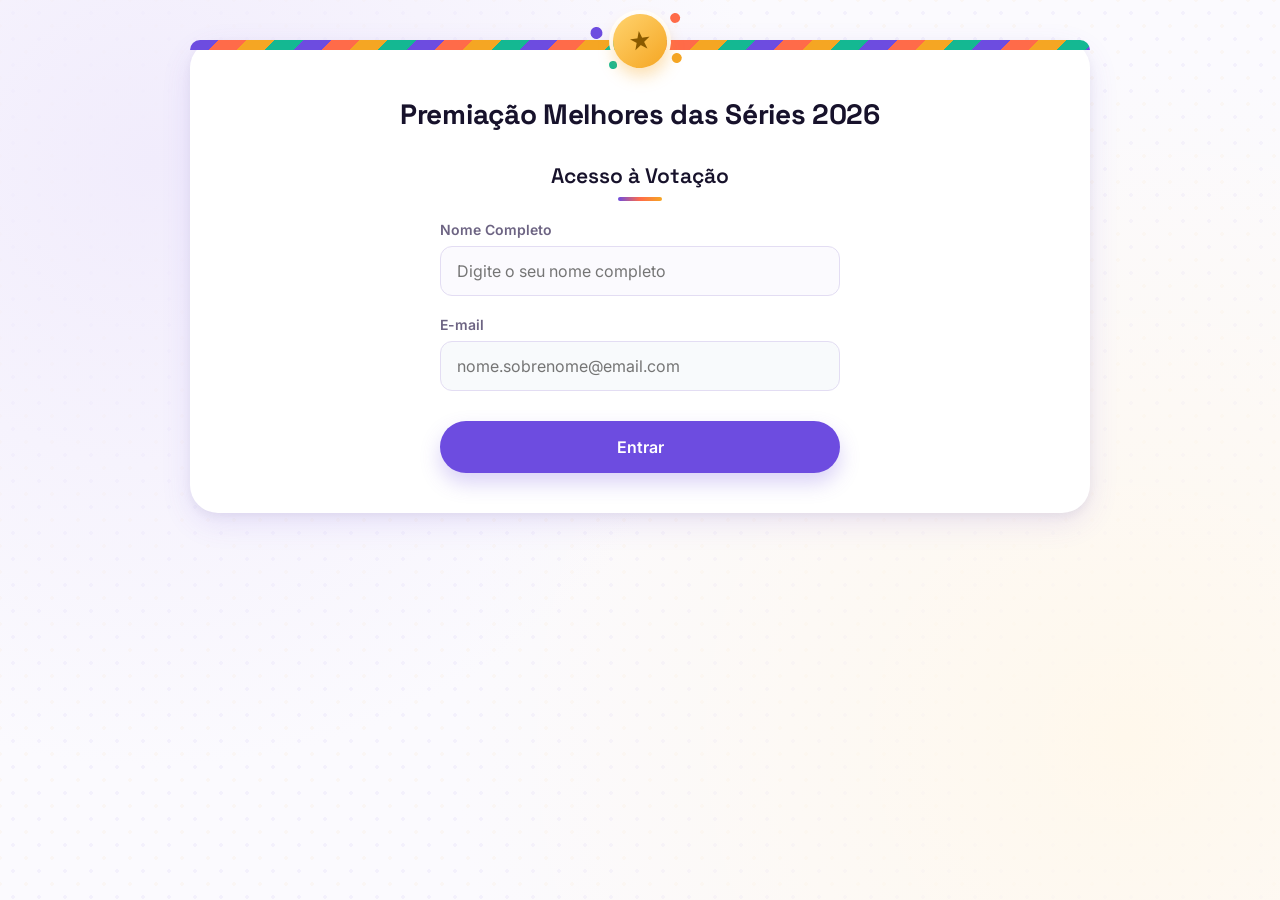
==== index.html @ a4b75b76 "Atualizacao plataforma" ====
<!DOCTYPE html>
<html lang="pt-BR">
<head>
    <meta charset="UTF-8">
    <meta name="viewport" content="width=device-width, initial-scale=1.0">
    <title>Votação - Melhores das Séries 2026</title>
    <link rel="stylesheet" href="style.css">
</head>
<body>

<div class="container">
    <h1>Premiação Melhores das Séries 2026</h1>
    
    <!-- Ecrã de Login -->
    <div id="login-section">
        <h2>Acesso à Votação</h2>
        <form id="form-login">
            <label for="nome-login">Nome Completo</label>
            <input type="text" id="nome-login" required placeholder="Digite o seu nome completo">

            <label for="email-login">E-mail</label>
            <input type="email" id="email-login" required placeholder="nome.sobrenome@email.com" style="width: 100%; padding: 14px 16px; border: 1px solid var(--border-color); border-radius: var(--radius-md); font-size: 16px; background-color: #f8fafc;">

            <button type="submit" id="btn-login">Entrar</button>
        </form>
    </div>

    <!-- Ecrã de Votação (Passo a Passo) -->
    <div id="votacao-section">
        <div class="progress-wrapper">
            <div class="progress-info">
                <span id="progresso-texto">Passo 1 de 3</span>
                <span style="font-weight: normal;">Eleitor: <strong class="nome-exibicao" style="color: var(--primary-color);"></strong></span>
            </div>
            <div class="progress-bar-bg">
                <div class="progress-bar-fill" id="progresso-barra"></div>
            </div>
        </div>

        <form id="form-votacao">
            <div id="secoes-votacao"></div>
            <div class="navegacao-botoes">
                <button type="button" id="btn-anterior" class="btn-secundario" style="display: none;">Voltar</button>
                <button type="button" id="btn-proximo">Avançar para a Próxima Categoria</button>
                <button type="button" id="btn-revisar" style="display: none;">Revisar Meus Votos</button>
            </div>
        </form>
    </div>

    <!-- Ecrã de Resumo / Recibo -->
    <div id="resumo-section" style="display: none;">
        <div class="cargo-header" id="header-resumo">
            <h2>Resumo das Suas Escolhas</h2>
            <p>Por favor, confira os seus indicados antes de confirmar.</p>
        </div>
        
        <div id="lista-resumo" class="resumo-grid"></div>

        <div id="botoes-resumo" class="navegacao-botoes">
            <button type="button" id="btn-voltar-edicao" class="btn-secundario">Alterar Votos</button>
            <button type="button" id="btn-confirmar-final">Confirmar e Enviar</button>
        </div>

        <div id="mensagem-sucesso" style="display: none; text-align: center; padding: 20px; background: #e6ffed; border: 1px solid #b7ebc5; border-radius: 8px; margin-top: 20px;">
            <h3 style="color: #1a7f37; margin: 0 0 10px 0;">Votos Registados com Sucesso!</h3>
            <p style="color: #333; margin: 0; font-size: 15px;">Agradecemos a sua participação. As suas escolhas já estão seguras no nosso sistema.</p>
        </div>
    </div>
</div>

<script src="app.js"></script>
</body>
</html>
---- style.css ----
/* Importação de Fontes — combinação moderna: display geométrico + texto neutro */
@import url('https://fonts.googleapis.com/css2?family=Inter:wght@400;500;600;700&family=Space+Grotesk:wght@500;600;700&display=swap');

/* Variáveis de Cores e Estilos */
:root {
    --primary-color: #6D4CE0;
    --primary-hover: #4F35B0;
    --primary-light: #EFEAFC;
    --accent-color: #FF6B49;
    --gold-color: #F5A623;
    --gold-light: #FFF6E6;
    --mint-color: #14B892;
    --bg-gradient:
        radial-gradient(circle at 12% 18%, #F1ECFC 0%, transparent 45%),
        radial-gradient(circle at 88% 82%, #FFF8EC 0%, transparent 50%),
        radial-gradient(circle, rgba(109,76,224,0.05) 1.6px, transparent 1.7px) 0 0 / 26px 26px,
        radial-gradient(circle, rgba(245,166,35,0.045) 1.6px, transparent 1.7px) 13px 13px / 26px 26px,
        #FBFAFE;
    --card-bg: #ffffff;
    --text-dark: #17122B;
    --text-muted: #6D6483;
    --border-color: #E3DDF3;
    --shadow-sm: 0 2px 6px rgba(23,18,43,0.06);
    --shadow-md: 0 10px 30px rgba(109,76,224,0.12), 0 4px 10px rgba(23,18,43,0.05);
    --shadow-hover: 0 14px 28px rgba(109,76,224,0.18);
    --radius-lg: 20px;
    --radius-md: 12px;
    --radius-pill: 999px;
    --transition: all 0.3s cubic-bezier(0.25, 0.8, 0.25, 1);
}

* { margin: 0; padding: 0; box-sizing: border-box; }

body {
    font-family: 'Inter', sans-serif;
    background: var(--bg-gradient);
    color: var(--text-dark);
    min-height: 100vh;
    display: flex;
    justify-content: center;
    align-items: flex-start;
    padding: 40px 20px;
}

.container {
    background: var(--card-bg);
    width: 100%;
    max-width: 900px;
    padding: 56px 40px 40px;
    border-radius: 28px;
    box-shadow: var(--shadow-md);
    position: relative;
    overflow: visible;
}

.container::before {
    content: '';
    position: absolute;
    top: 0; left: 0;
    width: 100%; height: 10px;
    border-radius: 28px 28px 0 0;
    background: repeating-linear-gradient(135deg,
        var(--primary-color) 0 20px,
        var(--accent-color) 20px 40px,
        var(--gold-color) 40px 60px,
        var(--mint-color) 60px 80px);
}

.container::after {
    content: '★';
    position: absolute;
    top: -26px; left: 50%;
    width: 54px; height: 54px;
    display: flex; align-items: center; justify-content: center;
    background: linear-gradient(145deg, #FFD36E 0%, var(--gold-color) 100%);
    color: #8A5A00;
    border-radius: 50%;
    font-family: 'Space Grotesk', sans-serif;
    font-size: 22px; font-weight: 700;
    z-index: 2;
    transform: translateX(-50%) rotate(-8deg);
    box-shadow:
        0 8px 16px rgba(245,166,35,0.35),
        0 0 0 4px #fff,
        -42px -14px 0 -21px var(--primary-color),
        38px -18px 0 -22px var(--accent-color),
        -30px 20px 0 -23px var(--mint-color),
        34px 22px 0 -22px var(--gold-color);
    animation: medalPop 0.6s cubic-bezier(0.34, 1.56, 0.64, 1) 0.1s both;
}

@keyframes medalPop {
    0%   { transform: translateX(-50%) scale(0) rotate(-40deg); opacity: 0; }
    60%  { transform: translateX(-50%) scale(1.15) rotate(6deg); opacity: 1; }
    100% { transform: translateX(-50%) scale(1) rotate(-8deg); opacity: 1; }
}

h1 {
    font-family: 'Space Grotesk', sans-serif;
    font-size: 28px; font-weight: 700;
    color: var(--text-dark);
    text-align: center;
    margin-bottom: 30px;
    letter-spacing: -0.3px;
}

h2 {
    font-family: 'Space Grotesk', sans-serif;
    font-size: 21px; font-weight: 600;
    color: var(--text-dark);
    margin: 40px 0 20px;
    padding-bottom: 14px;
    position: relative;
}

h2::after {
    content: '';
    position: absolute;
    left: 0; bottom: 0;
    width: 44px; height: 4px;
    border-radius: 4px;
    background: linear-gradient(90deg, var(--primary-color), var(--accent-color), var(--gold-color));
}

h3 {
    font-size: 15px; font-weight: 600;
    color: var(--text-muted);
    margin: 20px 0 12px;
}

#votacao-section { display: none; }
#login-section { max-width: 400px; margin: 0 auto; }
#login-section h2 { text-align: center; padding-bottom: 12px; margin-top: 0; }
#login-section h2::after { left: 50%; transform: translateX(-50%); }

label {
    font-size: 14px; font-weight: 600;
    color: var(--text-muted);
    display: block;
    margin-bottom: 8px;
    margin-top: 20px;
}

input[type="text"], input[type="email"] {
    width: 100%;
    padding: 14px 16px;
    border: 1.5px solid var(--border-color);
    border-radius: var(--radius-md);
    font-size: 16px;
    font-family: inherit;
    color: var(--text-dark);
    background-color: #FBFAFE;
    transition: var(--transition);
}

input[type="text"]:focus, input[type="email"]:focus {
    outline: none;
    border-color: var(--primary-color);
    background-color: #fff;
    box-shadow: 0 0 0 4px var(--primary-light);
}

button {
    width: 100%;
    padding: 16px;
    margin-top: 30px;
    background-color: var(--primary-color);
    color: white;
    border: none;
    border-radius: var(--radius-pill);
    font-size: 16px; font-weight: 600;
    font-family: inherit;
    cursor: pointer;
    transition: var(--transition);
    box-shadow: 0 10px 20px rgba(109,76,224,0.25);
}

button:hover {
    background-color: var(--primary-hover);
    transform: translateY(-2px);
    box-shadow: 0 14px 24px rgba(109,76,224,0.32);
}

button:active { transform: translateY(0); }
button:disabled { background-color: #a0aec0; cursor: not-allowed; transform: none; box-shadow: none; }

.grid-candidatos {
    display: grid;
    grid-template-columns: repeat(auto-fill, minmax(220px, 1fr));
    gap: 20px;
    margin-bottom: 10px;
}

.grid-candidatos input[type="radio"] { display: none; }

.card-candidato {
    background: var(--card-bg);
    border: 2px solid var(--border-color);
    border-radius: var(--radius-lg);
    padding: 22px 15px;
    text-align: center;
    cursor: pointer;
    transition: var(--transition);
    height: 100%;
    display: flex;
    flex-direction: column;
    align-items: center;
    justify-content: center;
    position: relative;
}

.card-candidato:hover {
    border-color: #C9B8F5;
    box-shadow: var(--shadow-hover);
    transform: translateY(-3px);
}

.card-candidato img {
    width: 88px; height: 88px;
    border-radius: 50%;
    object-fit: cover;
    margin-bottom: 15px;
    box-shadow: var(--shadow-sm);
    border: 3px solid #fff;
    transition: var(--transition);
}

.card-candidato p {
    margin: 0;
    font-weight: 600;
    color: var(--text-dark);
    font-size: 15px;
    line-height: 1.4;
}

.card-candidato::after {
    content: '★';
    position: absolute;
    top: 10px; right: 10px;
    width: 26px; height: 26px;
    border-radius: 50%;
    display: flex; align-items: center; justify-content: center;
    font-size: 13px; font-weight: bold;
    color: #8A5A00;
    background: linear-gradient(145deg, #FFD36E 0%, var(--gold-color) 100%);
    opacity: 0;
    transform: scale(0) rotate(-20deg);
    transition: var(--transition);
    pointer-events: none;
}

.grid-candidatos input[type="radio"]:checked + .card-candidato {
    border-color: var(--gold-color);
    background-color: var(--gold-light);
    box-shadow: 0 0 0 1px var(--gold-color), var(--shadow-hover);
}

.grid-candidatos input[type="radio"]:checked + .card-candidato img {
    border-color: var(--gold-color);
    transform: scale(1.06);
}

.grid-candidatos input[type="radio"]:checked + .card-candidato::after {
    opacity: 1;
    transform: scale(1) rotate(10deg);
    box-shadow: 0 4px 10px rgba(245,166,35,0.45);
}

.progress-wrapper {
    margin-bottom: 30px;
    background: var(--primary-light);
    padding: 16px 18px;
    border-radius: var(--radius-md);
}

.progress-info {
    display: flex;
    justify-content: space-between;
    font-family: 'Space Grotesk', sans-serif;
    font-size: 14px; font-weight: 600;
    color: var(--text-dark);
    margin-bottom: 10px;
}

.progress-bar-bg {
    background: #ffffff;
    height: 10px;
    border-radius: var(--radius-pill);
    overflow: hidden;
}

.progress-bar-fill {
    background: linear-gradient(90deg, var(--primary-color), var(--accent-color), var(--gold-color));
    height: 100%;
    width: 20%;
    border-radius: var(--radius-pill);
    transition: width 0.4s cubic-bezier(0.25, 0.8, 0.25, 1);
}

.etapa-votacao { animation: slideIn 0.4s ease forwards; }

@keyframes slideIn {
    from { opacity: 0; transform: translateX(20px); }
    to { opacity: 1; transform: translateX(0); }
}

.navegacao-botoes {
    display: flex;
    gap: 15px;
    margin-top: 40px;
    padding-top: 20px;
    border-top: 1px solid var(--border-color);
}

.navegacao-botoes button { margin-top: 0; flex: 1; }

.btn-secundario {
    background-color: transparent;
    border: 2px solid var(--border-color);
    color: var(--text-muted);
    box-shadow: none;
}

.btn-secundario:hover {
    background-color: var(--primary-light);
    color: var(--primary-color);
    border-color: var(--primary-color);
    box-shadow: none;
    transform: translateY(-2px);
}

.cargo-header {
    text-align: center;
    margin-bottom: 30px;
}

.cargo-header h2 {
    border: none;
    margin: 0;
    font-size: 25px;
    color: var(--primary-color);
    padding-bottom: 10px;
}

.cargo-header h2::after {
    left: 50%;
    transform: translateX(-50%);
    background: var(--gold-color);
    width: 36px;
}

.cargo-header p {
    color: var(--text-muted);
    font-size: 15px;
    margin-top: 6px;
}

.resumo-grid {
    display: grid;
    grid-template-columns: repeat(auto-fit, minmax(200px, 1fr));
    gap: 20px;
    margin-bottom: 35px;
    margin-top: 20px;
}

.resumo-card {
    background: #FBFAFE;
    border: 1.5px solid var(--border-color);
    border-radius: var(--radius-md);
    padding: 24px 15px;
    text-align: center;
    display: flex;
    flex-direction: column;
    align-items: center;
    position: relative;
    transition: var(--transition);
}

.resumo-card:hover {
    box-shadow: var(--shadow-md);
    border-color: var(--primary-light);
}

.resumo-card img {
    width: 80px; height: 80px;
    border-radius: 50%;
    margin: 12px 0;
    border: 3px solid #fff;
    box-shadow: var(--shadow-sm);
    object-fit: cover;
}

.cargo-label {
    font-size: 12px;
    color: var(--primary-color);
    text-transform: uppercase;
    font-weight: 700;
    letter-spacing: 0.5px;
    background: var(--primary-light);
    padding: 4px 10px;
    border-radius: var(--radius-pill);
}

.nome-label {
    font-size: 16px;
    color: var(--text-dark);
    font-family: 'Space Grotesk', sans-serif;
    font-weight: 700;
    margin-top: 5px;
}

#mensagem-sucesso {
    text-align: center;
    padding: 24px;
    background: rgba(20, 184, 146, 0.1);
    border: 1.5px solid rgba(20, 184, 146, 0.3);
    border-radius: var(--radius-md);
    margin-top: 25px;
}

#mensagem-sucesso h3 {
    color: var(--mint-color);
    font-family: 'Space Grotesk', sans-serif;
    font-size: 20px;
    margin: 0 0 8px 0;
}

#mensagem-sucesso p {
    color: var(--text-dark);
    margin: 0;
    font-size: 15px;
}

@media (prefers-reduced-motion: reduce) {
    .container::after { animation: none; }
    .etapa-votacao { animation: none; }
    .card-candidato::after { transition: none; }
}

@media (max-width: 600px) {
    .container { padding: 48px 20px 25px; }
    .container::after {
        width: 46px; height: 46px;
        font-size: 18px;
        top: -22px;
        box-shadow:
            0 6px 12px rgba(245,166,35,0.3),
            0 0 0 3px #fff,
            -30px -10px 0 -17px var(--primary-color),
            28px -13px 0 -18px var(--accent-color),
            -22px 15px 0 -19px var(--mint-color),
            26px 16px 0 -18px var(--gold-color);
    }
    .grid-candidatos { grid-template-columns: repeat(auto-fill, minmax(150px, 1fr)); gap: 15px; }
    .card-candidato img { width: 75px; height: 75px; }
    .navegacao-botoes { flex-direction: column; gap: 10px; }
}
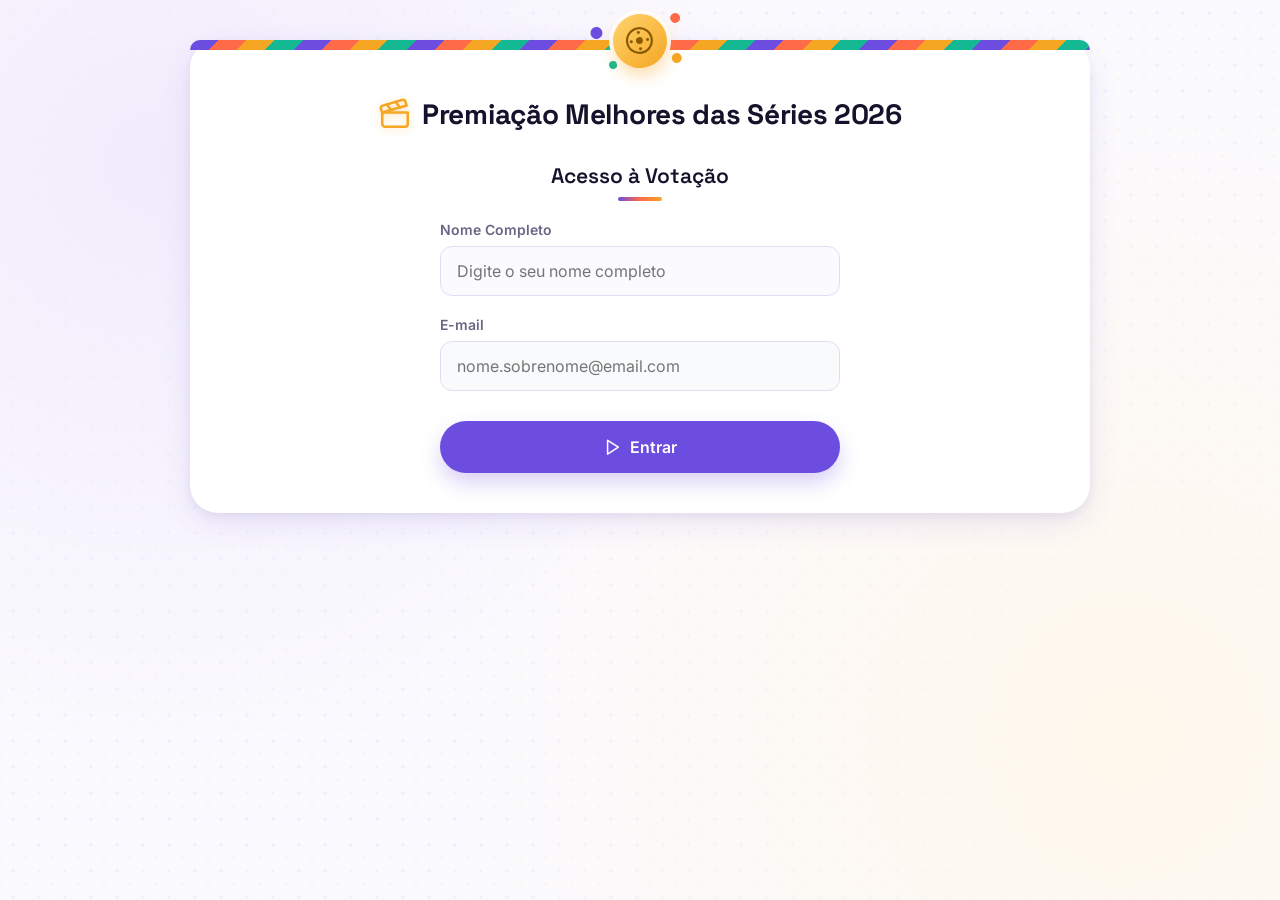
==== commit 465a73e3: "atualização e inclusão de icones tematicos de cinema" ====
--- a/index.html
+++ b/index.html
@@ -9,7 +9,16 @@
 <body>
 
 <div class="container">
-    <h1>Premiação Melhores das Séries 2026</h1>
+    <h1>
+        <!-- 🎬 Ícone SVG: Claquete de cinema -->
+        <svg class="icon-title" viewBox="0 0 24 24" fill="none" stroke="currentColor" stroke-width="1.8" stroke-linecap="round" stroke-linejoin="round" aria-hidden="true">
+            <path d="M20.2 6 3 11l-.9-2.4c-.3-1.1.3-2.2 1.3-2.5l13.5-4c1.1-.3 2.2.3 2.5 1.3Z"/>
+            <path d="m6.2 5.3 3.1 3.9"/>
+            <path d="m12.4 3.4 3.1 4"/>
+            <path d="M3 11h18v8a2 2 0 0 1-2 2H5a2 2 0 0 1-2-2Z"/>
+        </svg>
+        Premiação Melhores das Séries 2026
+    </h1>
     
     <!-- Ecrã de Login -->
     <div id="login-section">
@@ -21,11 +30,17 @@
             <label for="email-login">E-mail</label>
             <input type="email" id="email-login" required placeholder="nome.sobrenome@email.com" style="width: 100%; padding: 14px 16px; border: 1px solid var(--border-color); border-radius: var(--radius-md); font-size: 16px; background-color: #f8fafc;">
 
-            <button type="submit" id="btn-login">Entrar</button>
+            <button type="submit" id="btn-login">
+                <!-- 🎬 Ícone SVG: Play / entrar -->
+                <svg class="btn-icon" viewBox="0 0 24 24" fill="none" stroke="currentColor" stroke-width="2" stroke-linecap="round" stroke-linejoin="round" aria-hidden="true">
+                    <polygon points="6 3 20 12 6 21 6 3"/>
+                </svg>
+                Entrar
+            </button>
         </form>
     </div>
 
-    <!-- Ecrã de Votação (Passo a Passo) -->
+    <!-- Ecrã de Votação -->
     <div id="votacao-section">
         <div class="progress-wrapper">
             <div class="progress-info">
@@ -40,9 +55,30 @@
         <form id="form-votacao">
             <div id="secoes-votacao"></div>
             <div class="navegacao-botoes">
-                <button type="button" id="btn-anterior" class="btn-secundario" style="display: none;">Voltar</button>
-                <button type="button" id="btn-proximo">Avançar para a Próxima Categoria</button>
-                <button type="button" id="btn-revisar" style="display: none;">Revisar Meus Votos</button>
+                <button type="button" id="btn-anterior" class="btn-secundario" style="display: none;">
+                    <!-- 🎬 Ícone SVG: Seta para trás -->
+                    <svg class="btn-icon" viewBox="0 0 24 24" fill="none" stroke="currentColor" stroke-width="2.2" stroke-linecap="round" stroke-linejoin="round" aria-hidden="true">
+                        <line x1="19" y1="12" x2="5" y2="12"/>
+                        <polyline points="12 19 5 12 12 5"/>
+                    </svg>
+                    Voltar
+                </button>
+                <button type="button" id="btn-proximo">
+                    Avançar para a Próxima Categoria
+                    <!-- 🎬 Ícone SVG: Seta para frente -->
+                    <svg class="btn-icon" viewBox="0 0 24 24" fill="none" stroke="currentColor" stroke-width="2.2" stroke-linecap="round" stroke-linejoin="round" aria-hidden="true">
+                        <line x1="5" y1="12" x2="19" y2="12"/>
+                        <polyline points="12 5 19 12 12 19"/>
+                    </svg>
+                </button>
+                <button type="button" id="btn-revisar" style="display: none;">
+                    <!-- 🎬 Ícone SVG: Lista/Check -->
+                    <svg class="btn-icon" viewBox="0 0 24 24" fill="none" stroke="currentColor" stroke-width="2.2" stroke-linecap="round" stroke-linejoin="round" aria-hidden="true">
+                        <polyline points="9 11 12 14 22 4"/>
+                        <path d="M21 12v7a2 2 0 0 1-2 2H5a2 2 0 0 1-2-2V5a2 2 0 0 1 2-2h11"/>
+                    </svg>
+                    Revisar Meus Votos
+                </button>
             </div>
         </form>
     </div>
@@ -57,8 +93,21 @@
         <div id="lista-resumo" class="resumo-grid"></div>
 
         <div id="botoes-resumo" class="navegacao-botoes">
-            <button type="button" id="btn-voltar-edicao" class="btn-secundario">Alterar Votos</button>
-            <button type="button" id="btn-confirmar-final">Confirmar e Enviar</button>
+            <button type="button" id="btn-voltar-edicao" class="btn-secundario">
+                <svg class="btn-icon" viewBox="0 0 24 24" fill="none" stroke="currentColor" stroke-width="2.2" stroke-linecap="round" stroke-linejoin="round" aria-hidden="true">
+                    <line x1="19" y1="12" x2="5" y2="12"/>
+                    <polyline points="12 19 5 12 12 5"/>
+                </svg>
+                Alterar Votos
+            </button>
+            <button type="button" id="btn-confirmar-final">
+                <!-- 🎬 Ícone SVG: Enviar -->
+                <svg class="btn-icon" viewBox="0 0 24 24" fill="none" stroke="currentColor" stroke-width="2.2" stroke-linecap="round" stroke-linejoin="round" aria-hidden="true">
+                    <line x1="22" y1="2" x2="11" y2="13"/>
+                    <polygon points="22 2 15 22 11 13 2 9 22 2"/>
+                </svg>
+                Confirmar e Enviar
+            </button>
         </div>
 
         <div id="mensagem-sucesso" style="display: none; text-align: center; padding: 20px; background: #e6ffed; border: 1px solid #b7ebc5; border-radius: 8px; margin-top: 20px;">
--- a/style.css
+++ b/style.css
@@ -1,7 +1,6 @@
-/* Importação de Fontes — combinação moderna: display geométrico + texto neutro */
+/* Importação de Fontes */
 @import url('https://fonts.googleapis.com/css2?family=Inter:wght@400;500;600;700&family=Space+Grotesk:wght@500;600;700&display=swap');
 
-/* Variáveis de Cores e Estilos */
 :root {
     --primary-color: #6D4CE0;
     --primary-hover: #4F35B0;
@@ -53,6 +52,7 @@
     overflow: visible;
 }
 
+/* Faixa superior tipo "fita de filme" colorida */
 .container::before {
     content: '';
     position: absolute;
@@ -66,17 +66,20 @@
         var(--mint-color) 60px 80px);
 }
 
+/* 🎞️ Medalha dourada com ROLO DE FILME dentro (ícone SVG) */
 .container::after {
-    content: '★';
+    content: '';
     position: absolute;
     top: -26px; left: 50%;
     width: 54px; height: 54px;
-    display: flex; align-items: center; justify-content: center;
-    background: linear-gradient(145deg, #FFD36E 0%, var(--gold-color) 100%);
-    color: #8A5A00;
+    background-color: var(--gold-color);
+    background-image:
+        url("data:image/svg+xml;utf8,<svg xmlns='http://www.w3.org/2000/svg' viewBox='0 0 24 24' fill='none' stroke='%238A5A00' stroke-width='1.6' stroke-linecap='round' stroke-linejoin='round'><circle cx='12' cy='12' r='9'/><circle cx='12' cy='12' r='2.5' fill='%238A5A00' stroke='none'/><circle cx='12' cy='6' r='1.1' fill='%238A5A00' stroke='none'/><circle cx='12' cy='18' r='1.1' fill='%238A5A00' stroke='none'/><circle cx='6' cy='12' r='1.1' fill='%238A5A00' stroke='none'/><circle cx='18' cy='12' r='1.1' fill='%238A5A00' stroke='none'/></svg>"),
+        linear-gradient(145deg, #FFD36E 0%, var(--gold-color) 100%);
+    background-size: 62%, 100%;
+    background-repeat: no-repeat, no-repeat;
+    background-position: center, center;
     border-radius: 50%;
-    font-family: 'Space Grotesk', sans-serif;
-    font-size: 22px; font-weight: 700;
     z-index: 2;
     transform: translateX(-50%) rotate(-8deg);
     box-shadow:
@@ -95,18 +98,35 @@
     100% { transform: translateX(-50%) scale(1) rotate(-8deg); opacity: 1; }
 }
 
+/* Títulos */
 h1 {
     font-family: 'Space Grotesk', sans-serif;
-    font-size: 28px; font-weight: 700;
+    font-size: 28px;
+    font-weight: 700;
     color: var(--text-dark);
     text-align: center;
     margin-bottom: 30px;
     letter-spacing: -0.3px;
+    display: flex;
+    align-items: center;
+    justify-content: center;
+    gap: 10px;
+    flex-wrap: wrap;
+}
+
+/* 🎬 Ícone SVG (claquete) que acompanha o título principal */
+h1 .icon-title {
+    width: 34px;
+    height: 34px;
+    flex-shrink: 0;
+    color: var(--gold-color);
+    filter: drop-shadow(0 2px 4px rgba(245,166,35,0.35));
 }
 
 h2 {
     font-family: 'Space Grotesk', sans-serif;
-    font-size: 21px; font-weight: 600;
+    font-size: 21px;
+    font-weight: 600;
     color: var(--text-dark);
     margin: 40px 0 20px;
     padding-bottom: 14px;
@@ -123,7 +143,8 @@
 }
 
 h3 {
-    font-size: 15px; font-weight: 600;
+    font-size: 15px;
+    font-weight: 600;
     color: var(--text-muted);
     margin: 20px 0 12px;
 }
@@ -173,6 +194,10 @@
     cursor: pointer;
     transition: var(--transition);
     box-shadow: 0 10px 20px rgba(109,76,224,0.25);
+    display: inline-flex;
+    align-items: center;
+    justify-content: center;
+    gap: 8px;
 }
 
 button:hover {
@@ -183,6 +208,14 @@
 
 button:active { transform: translateY(0); }
 button:disabled { background-color: #a0aec0; cursor: not-allowed; transform: none; box-shadow: none; }
+
+/* 🎬 Ícones SVG internos de botões */
+.btn-icon {
+    width: 1.15em;
+    height: 1.15em;
+    flex-shrink: 0;
+    display: inline-block;
+}
 
 .grid-candidatos {
     display: grid;
@@ -233,16 +266,20 @@
     line-height: 1.4;
 }
 
+/* ⭐ Selo de vencedor com ESTRELA SVG dentro do círculo dourado */
 .card-candidato::after {
-    content: '★';
+    content: '';
     position: absolute;
     top: 10px; right: 10px;
     width: 26px; height: 26px;
     border-radius: 50%;
-    display: flex; align-items: center; justify-content: center;
-    font-size: 13px; font-weight: bold;
-    color: #8A5A00;
-    background: linear-gradient(145deg, #FFD36E 0%, var(--gold-color) 100%);
+    background-color: var(--gold-color);
+    background-image:
+        url("data:image/svg+xml;utf8,<svg xmlns='http://www.w3.org/2000/svg' viewBox='0 0 24 24' fill='%238A5A00'><path d='M12 2l2.9 6.9 7.4.6-5.6 4.9 1.7 7.2L12 17.8 5.6 21.6l1.7-7.2-5.6-4.9 7.4-.6z'/></svg>"),
+        linear-gradient(145deg, #FFD36E 0%, var(--gold-color) 100%);
+    background-size: 72%, 100%;
+    background-repeat: no-repeat, no-repeat;
+    background-position: center, center;
     opacity: 0;
     transform: scale(0) rotate(-20deg);
     transition: var(--transition);
@@ -441,7 +478,6 @@
     .container { padding: 48px 20px 25px; }
     .container::after {
         width: 46px; height: 46px;
-        font-size: 18px;
         top: -22px;
         box-shadow:
             0 6px 12px rgba(245,166,35,0.3),
@@ -454,4 +490,6 @@
     .grid-candidatos { grid-template-columns: repeat(auto-fill, minmax(150px, 1fr)); gap: 15px; }
     .card-candidato img { width: 75px; height: 75px; }
     .navegacao-botoes { flex-direction: column; gap: 10px; }
+    h1 { font-size: 22px; }
+    h1 .icon-title { width: 28px; height: 28px; }
 }
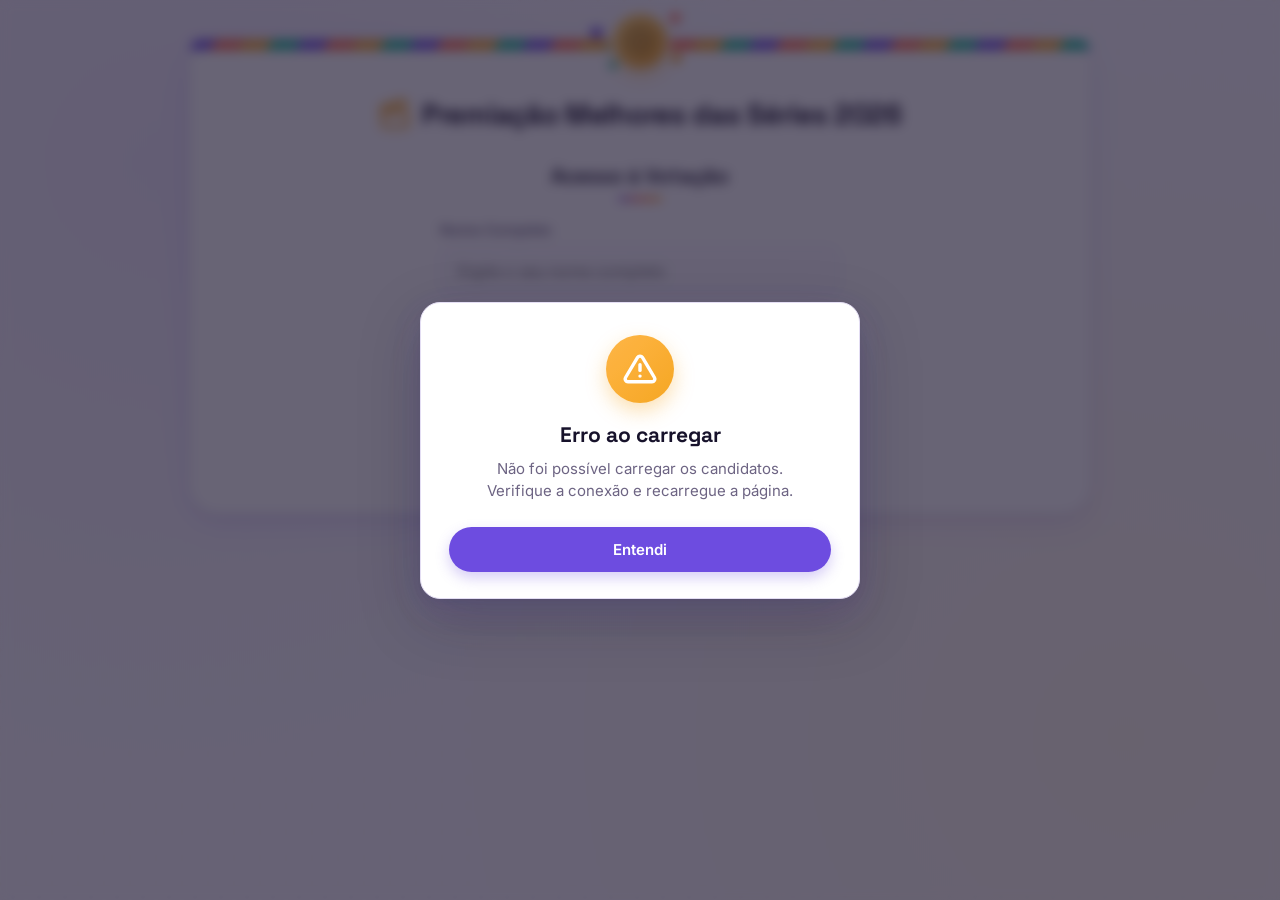
==== commit 302719c7: "adicionar aviso de falta de voto" ====
--- a/index.html
+++ b/index.html
@@ -10,7 +10,6 @@
 
 <div class="container">
     <h1>
-        <!-- 🎬 Ícone SVG: Claquete de cinema -->
         <svg class="icon-title" viewBox="0 0 24 24" fill="none" stroke="currentColor" stroke-width="1.8" stroke-linecap="round" stroke-linejoin="round" aria-hidden="true">
             <path d="M20.2 6 3 11l-.9-2.4c-.3-1.1.3-2.2 1.3-2.5l13.5-4c1.1-.3 2.2.3 2.5 1.3Z"/>
             <path d="m6.2 5.3 3.1 3.9"/>
@@ -31,7 +30,6 @@
             <input type="email" id="email-login" required placeholder="nome.sobrenome@email.com" style="width: 100%; padding: 14px 16px; border: 1px solid var(--border-color); border-radius: var(--radius-md); font-size: 16px; background-color: #f8fafc;">
 
             <button type="submit" id="btn-login">
-                <!-- 🎬 Ícone SVG: Play / entrar -->
                 <svg class="btn-icon" viewBox="0 0 24 24" fill="none" stroke="currentColor" stroke-width="2" stroke-linecap="round" stroke-linejoin="round" aria-hidden="true">
                     <polygon points="6 3 20 12 6 21 6 3"/>
                 </svg>
@@ -56,7 +54,6 @@
             <div id="secoes-votacao"></div>
             <div class="navegacao-botoes">
                 <button type="button" id="btn-anterior" class="btn-secundario" style="display: none;">
-                    <!-- 🎬 Ícone SVG: Seta para trás -->
                     <svg class="btn-icon" viewBox="0 0 24 24" fill="none" stroke="currentColor" stroke-width="2.2" stroke-linecap="round" stroke-linejoin="round" aria-hidden="true">
                         <line x1="19" y1="12" x2="5" y2="12"/>
                         <polyline points="12 19 5 12 12 5"/>
@@ -65,14 +62,12 @@
                 </button>
                 <button type="button" id="btn-proximo">
                     Avançar para a Próxima Categoria
-                    <!-- 🎬 Ícone SVG: Seta para frente -->
                     <svg class="btn-icon" viewBox="0 0 24 24" fill="none" stroke="currentColor" stroke-width="2.2" stroke-linecap="round" stroke-linejoin="round" aria-hidden="true">
                         <line x1="5" y1="12" x2="19" y2="12"/>
                         <polyline points="12 5 19 12 12 19"/>
                     </svg>
                 </button>
                 <button type="button" id="btn-revisar" style="display: none;">
-                    <!-- 🎬 Ícone SVG: Lista/Check -->
                     <svg class="btn-icon" viewBox="0 0 24 24" fill="none" stroke="currentColor" stroke-width="2.2" stroke-linecap="round" stroke-linejoin="round" aria-hidden="true">
                         <polyline points="9 11 12 14 22 4"/>
                         <path d="M21 12v7a2 2 0 0 1-2 2H5a2 2 0 0 1-2-2V5a2 2 0 0 1 2-2h11"/>
@@ -101,7 +96,6 @@
                 Alterar Votos
             </button>
             <button type="button" id="btn-confirmar-final">
-                <!-- 🎬 Ícone SVG: Enviar -->
                 <svg class="btn-icon" viewBox="0 0 24 24" fill="none" stroke="currentColor" stroke-width="2.2" stroke-linecap="round" stroke-linejoin="round" aria-hidden="true">
                     <line x1="22" y1="2" x2="11" y2="13"/>
                     <polygon points="22 2 15 22 11 13 2 9 22 2"/>
@@ -117,6 +111,20 @@
     </div>
 </div>
 
+<!-- ============================================================
+     MODAL CUSTOMIZADO (substitui alert/confirm nativos)
+     ============================================================ -->
+<div id="modal-custom" class="modal-overlay" style="display: none;">
+    <div class="modal-box">
+        <div class="modal-icon-wrapper" id="modal-icon-wrapper">
+            <svg id="modal-icon" viewBox="0 0 24 24" fill="none" stroke="currentColor" stroke-width="2.4" stroke-linecap="round" stroke-linejoin="round" aria-hidden="true"></svg>
+        </div>
+        <h3 id="modal-titulo">Atenção</h3>
+        <p id="modal-mensagem">Mensagem</p>
+        <div class="modal-botoes" id="modal-botoes"></div>
+    </div>
+</div>
+
 <script src="app.js"></script>
 </body>
 </html>
--- a/style.css
+++ b/style.css
@@ -52,7 +52,6 @@
     overflow: visible;
 }
 
-/* Faixa superior tipo "fita de filme" colorida */
 .container::before {
     content: '';
     position: absolute;
@@ -66,7 +65,7 @@
         var(--mint-color) 60px 80px);
 }
 
-/* 🎞️ Medalha dourada com ROLO DE FILME dentro (ícone SVG) */
+/* 🎞️ Medalha dourada com ROLO DE FILME dentro */
 .container::after {
     content: '';
     position: absolute;
@@ -98,7 +97,6 @@
     100% { transform: translateX(-50%) scale(1) rotate(-8deg); opacity: 1; }
 }
 
-/* Títulos */
 h1 {
     font-family: 'Space Grotesk', sans-serif;
     font-size: 28px;
@@ -114,7 +112,6 @@
     flex-wrap: wrap;
 }
 
-/* 🎬 Ícone SVG (claquete) que acompanha o título principal */
 h1 .icon-title {
     width: 34px;
     height: 34px;
@@ -209,7 +206,6 @@
 button:active { transform: translateY(0); }
 button:disabled { background-color: #a0aec0; cursor: not-allowed; transform: none; box-shadow: none; }
 
-/* 🎬 Ícones SVG internos de botões */
 .btn-icon {
     width: 1.15em;
     height: 1.15em;
@@ -266,7 +262,6 @@
     line-height: 1.4;
 }
 
-/* ⭐ Selo de vencedor com ESTRELA SVG dentro do círculo dourado */
 .card-candidato::after {
     content: '';
     position: absolute;
@@ -468,9 +463,170 @@
     font-size: 15px;
 }
 
+/* ============================================================
+   MODAL CUSTOMIZADO (aviso e confirmação)
+   ============================================================ */
+.modal-overlay {
+    position: fixed;
+    top: 0; left: 0;
+    width: 100%; height: 100%;
+    background: rgba(23, 18, 43, 0.65);
+    backdrop-filter: blur(6px);
+    display: flex;
+    justify-content: center;
+    align-items: center;
+    z-index: 9999;
+    padding: 20px;
+    animation: modalFadeIn 0.25s ease;
+}
+
+@keyframes modalFadeIn {
+    from { opacity: 0; }
+    to   { opacity: 1; }
+}
+
+.modal-box {
+    background: var(--card-bg);
+    border-radius: var(--radius-lg);
+    padding: 32px 28px 26px;
+    width: 100%;
+    max-width: 440px;
+    box-shadow: var(--shadow-md), 0 20px 60px rgba(23,18,43,0.25);
+    text-align: center;
+    position: relative;
+    animation: modalPop 0.3s cubic-bezier(0.34, 1.56, 0.64, 1);
+    border: 1px solid var(--border-color);
+}
+
+@keyframes modalPop {
+    from { transform: scale(0.85) translateY(20px); opacity: 0; }
+    to   { transform: scale(1) translateY(0); opacity: 1; }
+}
+
+.modal-icon-wrapper {
+    width: 68px;
+    height: 68px;
+    margin: 0 auto 18px;
+    border-radius: 50%;
+    display: flex;
+    align-items: center;
+    justify-content: center;
+    position: relative;
+}
+
+.modal-icon-wrapper::before {
+    content: '';
+    position: absolute;
+    inset: 0;
+    border-radius: 50%;
+    opacity: 0.15;
+}
+
+.modal-icon-wrapper.tipo-aviso {
+    background: linear-gradient(135deg, #FFB84D 0%, var(--gold-color) 100%);
+    box-shadow: 0 8px 20px rgba(245,166,35,0.35);
+}
+.modal-icon-wrapper.tipo-aviso::before { background: var(--gold-color); }
+
+.modal-icon-wrapper.tipo-confirmacao {
+    background: linear-gradient(135deg, #8B6FF0 0%, var(--primary-color) 100%);
+    box-shadow: 0 8px 20px rgba(109,76,224,0.35);
+}
+
+.modal-icon-wrapper.tipo-erro {
+    background: linear-gradient(135deg, #FF7B5C 0%, #E53E3E 100%);
+    box-shadow: 0 8px 20px rgba(229,62,62,0.35);
+}
+
+.modal-icon-wrapper svg {
+    width: 34px;
+    height: 34px;
+    color: #fff;
+    z-index: 1;
+    position: relative;
+}
+
+.modal-box h3 {
+    font-family: 'Space Grotesk', sans-serif;
+    font-size: 21px;
+    font-weight: 700;
+    color: var(--text-dark);
+    margin: 0 0 10px;
+    padding: 0;
+}
+
+.modal-box p {
+    font-size: 15px;
+    color: var(--text-muted);
+    line-height: 1.5;
+    margin: 0 0 24px;
+}
+
+.modal-box p strong {
+    color: var(--primary-color);
+    font-weight: 700;
+}
+
+.modal-botoes {
+    display: flex;
+    gap: 10px;
+    justify-content: center;
+    margin-top: 4px;
+}
+
+.modal-botoes button {
+    margin-top: 0;
+    padding: 13px 20px;
+    font-size: 15px;
+    flex: 1;
+    min-width: 0;
+    box-shadow: none;
+}
+
+.modal-botoes button.btn-primary {
+    background-color: var(--primary-color);
+    box-shadow: 0 6px 14px rgba(109,76,224,0.28);
+}
+
+.modal-botoes button.btn-primary:hover {
+    background-color: var(--primary-hover);
+    box-shadow: 0 10px 20px rgba(109,76,224,0.35);
+}
+
+.modal-botoes button.btn-cancelar {
+    background-color: transparent;
+    border: 2px solid var(--border-color);
+    color: var(--text-muted);
+}
+
+.modal-botoes button.btn-cancelar:hover {
+    background-color: var(--primary-light);
+    color: var(--primary-color);
+    border-color: var(--primary-color);
+}
+
+.modal-botoes button.btn-perigo {
+    background-color: #e53e3e;
+    box-shadow: 0 6px 14px rgba(229,62,62,0.28);
+}
+
+.modal-botoes button.btn-perigo:hover {
+    background-color: #c53030;
+}
+
+/* Ajuste para mobile */
+@media (max-width: 480px) {
+    .modal-box { padding: 26px 20px 22px; }
+    .modal-box h3 { font-size: 19px; }
+    .modal-box p { font-size: 14px; }
+    .modal-botoes { flex-direction: column-reverse; }
+}
+
+/* Acessibilidade */
 @media (prefers-reduced-motion: reduce) {
-    .container::after { animation: none; }
-    .etapa-votacao { animation: none; }
+    .container::after,
+    .etapa-votacao,
+    .modal-box { animation: none; }
     .card-candidato::after { transition: none; }
 }
 
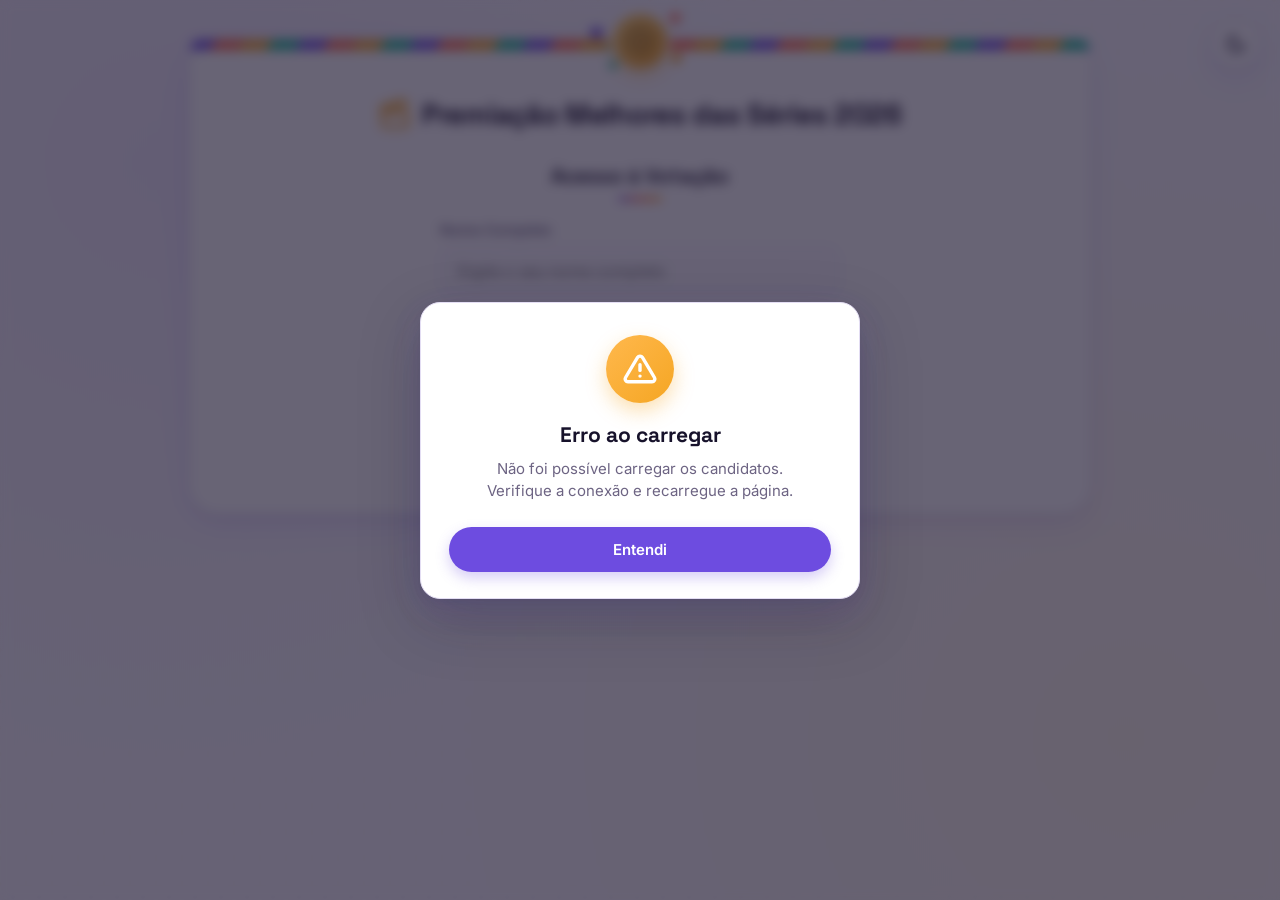
==== commit cb1b326e: "modo escuro" ====
--- a/index.html
+++ b/index.html
@@ -8,9 +8,20 @@
 </head>
 <body>
 
+<!-- 🌙 Botão de alternância de tema -->
+<button type="button" class="theme-toggle" id="theme-toggle" aria-label="Alternar tema" title="Alternar tema">
+    <svg class="icon-moon" viewBox="0 0 24 24" fill="none" stroke="currentColor" stroke-width="2" stroke-linecap="round" stroke-linejoin="round">
+        <path d="M21 12.79A9 9 0 1 1 11.21 3 7 7 0 0 0 21 12.79z"/>
+    </svg>
+    <svg class="icon-sun" viewBox="0 0 24 24" fill="none" stroke="currentColor" stroke-width="2" stroke-linecap="round" stroke-linejoin="round">
+        <circle cx="12" cy="12" r="4"/>
+        <path d="M12 2v2M12 20v2M4.93 4.93l1.41 1.41M17.66 17.66l1.41 1.41M2 12h2M20 12h2M6.34 17.66l-1.41 1.41M19.07 4.93l-1.41 1.41"/>
+    </svg>
+</button>
+
 <div class="container">
     <h1>
-        <svg class="icon-title" viewBox="0 0 24 24" fill="none" stroke="currentColor" stroke-width="1.8" stroke-linecap="round" stroke-linejoin="round" aria-hidden="true">
+        <svg class="icon-title" viewBox="0 0 24 24" fill="none" stroke="currentColor" stroke-width="1.8" stroke-linecap="round" stroke-linejoin="round">
             <path d="M20.2 6 3 11l-.9-2.4c-.3-1.1.3-2.2 1.3-2.5l13.5-4c1.1-.3 2.2.3 2.5 1.3Z"/>
             <path d="m6.2 5.3 3.1 3.9"/>
             <path d="m12.4 3.4 3.1 4"/>
@@ -19,7 +30,6 @@
         Premiação Melhores das Séries 2026
     </h1>
     
-    <!-- Ecrã de Login -->
     <div id="login-section">
         <h2>Acesso à Votação</h2>
         <form id="form-login">
@@ -27,10 +37,10 @@
             <input type="text" id="nome-login" required placeholder="Digite o seu nome completo">
 
             <label for="email-login">E-mail</label>
-            <input type="email" id="email-login" required placeholder="nome.sobrenome@email.com" style="width: 100%; padding: 14px 16px; border: 1px solid var(--border-color); border-radius: var(--radius-md); font-size: 16px; background-color: #f8fafc;">
+            <input type="email" id="email-login" required placeholder="nome.sobrenome@email.com">
 
             <button type="submit" id="btn-login">
-                <svg class="btn-icon" viewBox="0 0 24 24" fill="none" stroke="currentColor" stroke-width="2" stroke-linecap="round" stroke-linejoin="round" aria-hidden="true">
+                <svg class="btn-icon" viewBox="0 0 24 24" fill="none" stroke="currentColor" stroke-width="2" stroke-linecap="round" stroke-linejoin="round">
                     <polygon points="6 3 20 12 6 21 6 3"/>
                 </svg>
                 Entrar
@@ -38,7 +48,6 @@
         </form>
     </div>
 
-    <!-- Ecrã de Votação -->
     <div id="votacao-section">
         <div class="progress-wrapper">
             <div class="progress-info">
@@ -54,7 +63,7 @@
             <div id="secoes-votacao"></div>
             <div class="navegacao-botoes">
                 <button type="button" id="btn-anterior" class="btn-secundario" style="display: none;">
-                    <svg class="btn-icon" viewBox="0 0 24 24" fill="none" stroke="currentColor" stroke-width="2.2" stroke-linecap="round" stroke-linejoin="round" aria-hidden="true">
+                    <svg class="btn-icon" viewBox="0 0 24 24" fill="none" stroke="currentColor" stroke-width="2.2" stroke-linecap="round" stroke-linejoin="round">
                         <line x1="19" y1="12" x2="5" y2="12"/>
                         <polyline points="12 19 5 12 12 5"/>
                     </svg>
@@ -62,13 +71,13 @@
                 </button>
                 <button type="button" id="btn-proximo">
                     Avançar para a Próxima Categoria
-                    <svg class="btn-icon" viewBox="0 0 24 24" fill="none" stroke="currentColor" stroke-width="2.2" stroke-linecap="round" stroke-linejoin="round" aria-hidden="true">
+                    <svg class="btn-icon" viewBox="0 0 24 24" fill="none" stroke="currentColor" stroke-width="2.2" stroke-linecap="round" stroke-linejoin="round">
                         <line x1="5" y1="12" x2="19" y2="12"/>
                         <polyline points="12 5 19 12 12 19"/>
                     </svg>
                 </button>
                 <button type="button" id="btn-revisar" style="display: none;">
-                    <svg class="btn-icon" viewBox="0 0 24 24" fill="none" stroke="currentColor" stroke-width="2.2" stroke-linecap="round" stroke-linejoin="round" aria-hidden="true">
+                    <svg class="btn-icon" viewBox="0 0 24 24" fill="none" stroke="currentColor" stroke-width="2.2" stroke-linecap="round" stroke-linejoin="round">
                         <polyline points="9 11 12 14 22 4"/>
                         <path d="M21 12v7a2 2 0 0 1-2 2H5a2 2 0 0 1-2-2V5a2 2 0 0 1 2-2h11"/>
                     </svg>
@@ -78,7 +87,6 @@
         </form>
     </div>
 
-    <!-- Ecrã de Resumo / Recibo -->
     <div id="resumo-section" style="display: none;">
         <div class="cargo-header" id="header-resumo">
             <h2>Resumo das Suas Escolhas</h2>
@@ -89,14 +97,14 @@
 
         <div id="botoes-resumo" class="navegacao-botoes">
             <button type="button" id="btn-voltar-edicao" class="btn-secundario">
-                <svg class="btn-icon" viewBox="0 0 24 24" fill="none" stroke="currentColor" stroke-width="2.2" stroke-linecap="round" stroke-linejoin="round" aria-hidden="true">
+                <svg class="btn-icon" viewBox="0 0 24 24" fill="none" stroke="currentColor" stroke-width="2.2" stroke-linecap="round" stroke-linejoin="round">
                     <line x1="19" y1="12" x2="5" y2="12"/>
                     <polyline points="12 19 5 12 12 5"/>
                 </svg>
                 Alterar Votos
             </button>
             <button type="button" id="btn-confirmar-final">
-                <svg class="btn-icon" viewBox="0 0 24 24" fill="none" stroke="currentColor" stroke-width="2.2" stroke-linecap="round" stroke-linejoin="round" aria-hidden="true">
+                <svg class="btn-icon" viewBox="0 0 24 24" fill="none" stroke="currentColor" stroke-width="2.2" stroke-linecap="round" stroke-linejoin="round">
                     <line x1="22" y1="2" x2="11" y2="13"/>
                     <polygon points="22 2 15 22 11 13 2 9 22 2"/>
                 </svg>
@@ -104,20 +112,17 @@
             </button>
         </div>
 
-        <div id="mensagem-sucesso" style="display: none; text-align: center; padding: 20px; background: #e6ffed; border: 1px solid #b7ebc5; border-radius: 8px; margin-top: 20px;">
-            <h3 style="color: #1a7f37; margin: 0 0 10px 0;">Votos Registados com Sucesso!</h3>
-            <p style="color: #333; margin: 0; font-size: 15px;">Agradecemos a sua participação. As suas escolhas já estão seguras no nosso sistema.</p>
+        <div id="mensagem-sucesso" style="display: none; text-align: center; padding: 20px; border-radius: 8px; margin-top: 20px;">
+            <h3>Votos Registados com Sucesso!</h3>
+            <p>Agradecemos a sua participação. As suas escolhas já estão seguras no nosso sistema.</p>
         </div>
     </div>
 </div>
 
-<!-- ============================================================
-     MODAL CUSTOMIZADO (substitui alert/confirm nativos)
-     ============================================================ -->
 <div id="modal-custom" class="modal-overlay" style="display: none;">
     <div class="modal-box">
         <div class="modal-icon-wrapper" id="modal-icon-wrapper">
-            <svg id="modal-icon" viewBox="0 0 24 24" fill="none" stroke="currentColor" stroke-width="2.4" stroke-linecap="round" stroke-linejoin="round" aria-hidden="true"></svg>
+            <svg id="modal-icon" viewBox="0 0 24 24" fill="none" stroke="currentColor" stroke-width="2.4" stroke-linecap="round" stroke-linejoin="round"></svg>
         </div>
         <h3 id="modal-titulo">Atenção</h3>
         <p id="modal-mensagem">Mensagem</p>
--- a/style.css
+++ b/style.css
@@ -1,6 +1,9 @@
 /* Importação de Fontes */
 @import url('https://fonts.googleapis.com/css2?family=Inter:wght@400;500;600;700&family=Space+Grotesk:wght@500;600;700&display=swap');
 
+/* ============================================================
+   TEMA CLARO (padrão)
+   ============================================================ */
 :root {
     --primary-color: #6D4CE0;
     --primary-hover: #4F35B0;
@@ -19,6 +22,11 @@
     --text-dark: #17122B;
     --text-muted: #6D6483;
     --border-color: #E3DDF3;
+    --input-bg: #FBFAFE;
+    --input-bg-focus: #fff;
+    --chart-box-bg: #FBFAFE;
+    --resumo-card-bg: #FBFAFE;
+    --table-row-hover: #f1ecfc55;
     --shadow-sm: 0 2px 6px rgba(23,18,43,0.06);
     --shadow-md: 0 10px 30px rgba(109,76,224,0.12), 0 4px 10px rgba(23,18,43,0.05);
     --shadow-hover: 0 14px 28px rgba(109,76,224,0.18);
@@ -28,6 +36,122 @@
     --transition: all 0.3s cubic-bezier(0.25, 0.8, 0.25, 1);
 }
 
+/* ============================================================
+   TEMA ESCURO
+   ============================================================ */
+body.dark-mode {
+    --primary-color: #9B7BF5;
+    --primary-hover: #B299FF;
+    --primary-light: #2A2140;
+    --accent-color: #FF8A6B;
+    --gold-color: #FFC548;
+    --gold-light: #3A2F1B;
+    --mint-color: #2DD4A8;
+    --bg-gradient:
+        radial-gradient(circle at 12% 18%, #1F1832 0%, transparent 45%),
+        radial-gradient(circle at 88% 82%, #241F1A 0%, transparent 50%),
+        radial-gradient(circle, rgba(155,123,245,0.08) 1.6px, transparent 1.7px) 0 0 / 26px 26px,
+        radial-gradient(circle, rgba(255,197,72,0.05) 1.6px, transparent 1.7px) 13px 13px / 26px 26px,
+        #0F0B1A;
+    --card-bg: #1A1428;
+    --text-dark: #F0ECFF;
+    --text-muted: #A99FC4;
+    --border-color: #332B4A;
+    --input-bg: #221B38;
+    --input-bg-focus: #2A2242;
+    --chart-box-bg: #221B38;
+    --resumo-card-bg: #221B38;
+    --table-row-hover: #2A2140aa;
+    --shadow-sm: 0 2px 6px rgba(0,0,0,0.35);
+    --shadow-md: 0 10px 30px rgba(0,0,0,0.55), 0 4px 10px rgba(0,0,0,0.3);
+    --shadow-hover: 0 14px 28px rgba(155,123,245,0.25);
+}
+
+body.dark-mode .container::after {
+    box-shadow:
+        0 8px 16px rgba(255,197,72,0.35),
+        0 0 0 4px var(--card-bg),
+        -42px -14px 0 -21px var(--primary-color),
+        38px -18px 0 -22px var(--accent-color),
+        -30px 20px 0 -23px var(--mint-color),
+        34px 22px 0 -22px var(--gold-color);
+}
+
+body.dark-mode button { color: #0F0B1A; }
+body.dark-mode .card-candidato img { border-color: #3A3152; }
+body.dark-mode .resumo-card img { border-color: #3A3152; }
+body.dark-mode .btn-secundario { color: var(--text-dark); }
+body.dark-mode .tab-btn.active { color: #0F0B1A; }
+body.dark-mode .modal-botoes button.btn-primary { color: #0F0B1A; }
+body.dark-mode .modal-overlay { background: rgba(0, 0, 0, 0.75); }
+body.dark-mode #mensagem-sucesso {
+    background: rgba(45, 212, 168, 0.12);
+    border-color: rgba(45, 212, 168, 0.4);
+}
+
+/* ============================================================
+   TRANSIÇÕES SUAVES DE TEMA
+   ============================================================ */
+body, .container, .card-candidato, .resumo-card, .modal-box,
+.chart-box, .table-container, input, button, .theme-toggle {
+    transition: background-color 0.35s ease, color 0.35s ease,
+                border-color 0.35s ease, box-shadow 0.35s ease;
+}
+
+/* ============================================================
+   🌙 BOTÃO DE ALTERNÂNCIA DE TEMA
+   ============================================================ */
+.theme-toggle {
+    position: fixed;
+    top: 20px;
+    right: 20px;
+    width: 48px;
+    height: 48px;
+    padding: 0;
+    margin: 0;
+    border-radius: 50%;
+    background: var(--card-bg);
+    color: var(--text-dark);
+    border: 1.5px solid var(--border-color);
+    box-shadow: var(--shadow-md);
+    cursor: pointer;
+    display: flex;
+    align-items: center;
+    justify-content: center;
+    z-index: 1000;
+    transition: all 0.3s cubic-bezier(0.25, 0.8, 0.25, 1);
+}
+
+.theme-toggle:hover {
+    transform: scale(1.1) rotate(15deg);
+    box-shadow: var(--shadow-hover);
+}
+
+.theme-toggle:active {
+    transform: scale(0.95);
+}
+
+.theme-toggle svg {
+    width: 22px;
+    height: 22px;
+    position: absolute;
+    transition: transform 0.4s ease, opacity 0.3s ease;
+    stroke: currentColor;
+    fill: none;
+}
+
+.theme-toggle .icon-sun  { opacity: 0; transform: rotate(-90deg) scale(0.5); }
+.theme-toggle .icon-moon { opacity: 1; transform: rotate(0deg) scale(1); }
+
+body.dark-mode .theme-toggle .icon-sun  { opacity: 1; transform: rotate(0deg) scale(1); }
+body.dark-mode .theme-toggle .icon-moon { opacity: 0; transform: rotate(90deg) scale(0.5); }
+
+@media (max-width: 600px) {
+    .theme-toggle { top: 12px; right: 12px; width: 42px; height: 42px; }
+    .theme-toggle svg { width: 18px; height: 18px; }
+}
+
+/* Reset */
 * { margin: 0; padding: 0; box-sizing: border-box; }
 
 body {
@@ -65,7 +189,6 @@
         var(--mint-color) 60px 80px);
 }
 
-/* 🎞️ Medalha dourada com ROLO DE FILME dentro */
 .container::after {
     content: '';
     position: absolute;
@@ -167,14 +290,14 @@
     font-size: 16px;
     font-family: inherit;
     color: var(--text-dark);
-    background-color: #FBFAFE;
+    background-color: var(--input-bg);
     transition: var(--transition);
 }
 
 input[type="text"]:focus, input[type="email"]:focus {
     outline: none;
     border-color: var(--primary-color);
-    background-color: #fff;
+    background-color: var(--input-bg-focus);
     box-shadow: 0 0 0 4px var(--primary-light);
 }
 
@@ -239,7 +362,7 @@
 }
 
 .card-candidato:hover {
-    border-color: #C9B8F5;
+    border-color: var(--primary-color);
     box-shadow: var(--shadow-hover);
     transform: translateY(-3px);
 }
@@ -250,7 +373,7 @@
     object-fit: cover;
     margin-bottom: 15px;
     box-shadow: var(--shadow-sm);
-    border: 3px solid #fff;
+    border: 3px solid var(--border-color);
     transition: var(--transition);
 }
 
@@ -315,7 +438,7 @@
 }
 
 .progress-bar-bg {
-    background: #ffffff;
+    background: var(--input-bg-focus);
     height: 10px;
     border-radius: var(--radius-pill);
     overflow: hidden;
@@ -396,7 +519,7 @@
 }
 
 .resumo-card {
-    background: #FBFAFE;
+    background: var(--resumo-card-bg);
     border: 1.5px solid var(--border-color);
     border-radius: var(--radius-md);
     padding: 24px 15px;
@@ -410,14 +533,14 @@
 
 .resumo-card:hover {
     box-shadow: var(--shadow-md);
-    border-color: var(--primary-light);
+    border-color: var(--primary-color);
 }
 
 .resumo-card img {
     width: 80px; height: 80px;
     border-radius: 50%;
     margin: 12px 0;
-    border: 3px solid #fff;
+    border: 3px solid var(--border-color);
     box-shadow: var(--shadow-sm);
     object-fit: cover;
 }
@@ -464,7 +587,7 @@
 }
 
 /* ============================================================
-   MODAL CUSTOMIZADO (aviso e confirmação)
+   MODAL CUSTOMIZADO
    ============================================================ */
 .modal-overlay {
     position: fixed;
@@ -514,19 +637,10 @@
     position: relative;
 }
 
-.modal-icon-wrapper::before {
-    content: '';
-    position: absolute;
-    inset: 0;
-    border-radius: 50%;
-    opacity: 0.15;
-}
-
 .modal-icon-wrapper.tipo-aviso {
     background: linear-gradient(135deg, #FFB84D 0%, var(--gold-color) 100%);
     box-shadow: 0 8px 20px rgba(245,166,35,0.35);
 }
-.modal-icon-wrapper.tipo-aviso::before { background: var(--gold-color); }
 
 .modal-icon-wrapper.tipo-confirmacao {
     background: linear-gradient(135deg, #8B6FF0 0%, var(--primary-color) 100%);
@@ -614,7 +728,6 @@
     background-color: #c53030;
 }
 
-/* Ajuste para mobile */
 @media (max-width: 480px) {
     .modal-box { padding: 26px 20px 22px; }
     .modal-box h3 { font-size: 19px; }
@@ -622,11 +735,196 @@
     .modal-botoes { flex-direction: column-reverse; }
 }
 
+/* Admin */
+.dashboard-container { max-width: 1200px; }
+
+.header-admin {
+    display: flex;
+    justify-content: space-between;
+    align-items: center;
+    border-bottom: 2px solid var(--border-color);
+    padding-bottom: 15px;
+    margin-bottom: 30px;
+    flex-wrap: wrap;
+    gap: 15px;
+}
+
+.modal-content {
+    background: var(--card-bg);
+    padding: 35px 30px;
+    border-radius: var(--radius-lg);
+    width: 90%;
+    max-width: 420px;
+    box-shadow: var(--shadow-md);
+    text-align: center;
+}
+
+.modal-content h3 {
+    color: var(--primary-color);
+    font-size: 22px;
+    margin-top: 0;
+    margin-bottom: 10px;
+    font-family: 'Space Grotesk', sans-serif;
+}
+
+.input-modal {
+    width: 100%;
+    padding: 14px 16px;
+    margin-bottom: 15px;
+    border: 1.5px solid var(--border-color);
+    border-radius: var(--radius-md);
+    font-family: inherit;
+    font-size: 16px;
+    background-color: var(--input-bg);
+    color: var(--text-dark);
+}
+
+.input-modal:focus {
+    outline: none;
+    border-color: var(--primary-color);
+    background-color: var(--input-bg-focus);
+    box-shadow: 0 0 0 4px var(--primary-light);
+}
+
+.btn-modal { margin-top: 10px; }
+
+.tabs {
+    display: flex;
+    gap: 10px;
+    margin-bottom: 30px;
+    border-bottom: 2px solid var(--border-color);
+    padding-bottom: 10px;
+    flex-wrap: wrap;
+    justify-content: center;
+}
+
+.tab-btn {
+    background: transparent;
+    color: var(--text-muted);
+    border: none;
+    font-family: 'Space Grotesk', sans-serif;
+    font-size: 16px;
+    font-weight: 600;
+    padding: 10px 20px;
+    cursor: pointer;
+    border-radius: var(--radius-md);
+    box-shadow: none;
+    margin: 0;
+    width: auto;
+    transition: var(--transition);
+    display: inline-flex;
+    align-items: center;
+    gap: 8px;
+}
+
+.tab-btn:hover { background: var(--primary-light); color: var(--primary-color); transform: none; box-shadow: none; }
+.tab-btn.active { background: var(--primary-color); color: white; box-shadow: var(--shadow-sm); }
+.tab-content { display: none; animation: fadeIn 0.4s ease; }
+.tab-content.active { display: block; }
+
+@keyframes fadeIn {
+    from { opacity: 0; transform: translateY(10px); }
+    to   { opacity: 1; transform: translateY(0); }
+}
+
+.dashboard-grid {
+    display: grid;
+    grid-template-columns: repeat(auto-fit, minmax(300px, 1fr));
+    gap: 20px;
+    margin-bottom: 40px;
+}
+
+.chart-box {
+    background: var(--chart-box-bg);
+    border: 1.5px solid var(--border-color);
+    border-radius: var(--radius-md);
+    padding: 20px;
+    box-shadow: var(--shadow-sm);
+}
+
+.chart-box h3 {
+    color: var(--primary-color);
+    margin-top: 0;
+    text-align: center;
+    border-bottom: 2px solid var(--gold-light);
+    padding-bottom: 10px;
+    font-size: 18px;
+}
+
+.insight-cards {
+    display: grid;
+    grid-template-columns: repeat(auto-fit, minmax(250px, 1fr));
+    gap: 20px;
+    margin-bottom: 30px;
+}
+
+.insight-card {
+    background: linear-gradient(135deg, var(--primary-color), var(--accent-color));
+    color: white;
+    padding: 20px;
+    border-radius: var(--radius-md);
+    text-align: center;
+    box-shadow: var(--shadow-md);
+}
+
+.insight-card h4 {
+    font-family: 'Space Grotesk', sans-serif;
+    font-size: 16px;
+    font-weight: 500;
+    margin-bottom: 10px;
+    opacity: 0.9;
+    display: flex;
+    align-items: center;
+    justify-content: center;
+    gap: 8px;
+}
+
+.insight-card .valor { font-size: 24px; font-weight: 700; }
+.insight-card.bad { background: linear-gradient(135deg, #6D6483, #17122B); }
+
+.table-container {
+    overflow-x: auto;
+    background: var(--chart-box-bg);
+    border: 1.5px solid var(--border-color);
+    border-radius: var(--radius-md);
+    padding: 20px;
+    box-shadow: var(--shadow-sm);
+}
+
+table { width: 100%; border-collapse: collapse; }
+th, td { padding: 12px 15px; text-align: left; border-bottom: 1px solid var(--border-color); }
+th { color: var(--primary-color); font-family: 'Space Grotesk', sans-serif; font-weight: 600; background-color: var(--primary-light); border-radius: 4px; }
+td { color: var(--text-dark); font-size: 14px; }
+tr:hover td { background-color: var(--table-row-hover); }
+
+.btn-excluir {
+    background-color: #e53e3e;
+    color: white;
+    border: none;
+    padding: 6px 12px;
+    font-size: 13px;
+    font-weight: 600;
+    border-radius: var(--radius-md);
+    cursor: pointer;
+    box-shadow: none;
+    margin: 0;
+    width: auto;
+    transition: var(--transition);
+    display: inline-flex;
+    align-items: center;
+    gap: 6px;
+}
+
+.btn-excluir:hover { background-color: #c53030; transform: translateY(-1px); box-shadow: 0 4px 10px rgba(229, 62, 62, 0.3); }
+
+.inline-icon { width: 1.15em; height: 1.15em; flex-shrink: 0; vertical-align: middle; }
+
 /* Acessibilidade */
 @media (prefers-reduced-motion: reduce) {
     .container::after,
     .etapa-votacao,
-    .modal-box { animation: none; }
+    .modal-box,
+    .theme-toggle { animation: none; transition: none; }
     .card-candidato::after { transition: none; }
 }
 
@@ -637,7 +935,7 @@
         top: -22px;
         box-shadow:
             0 6px 12px rgba(245,166,35,0.3),
-            0 0 0 3px #fff,
+            0 0 0 3px var(--card-bg),
             -30px -10px 0 -17px var(--primary-color),
             28px -13px 0 -18px var(--accent-color),
             -22px 15px 0 -19px var(--mint-color),
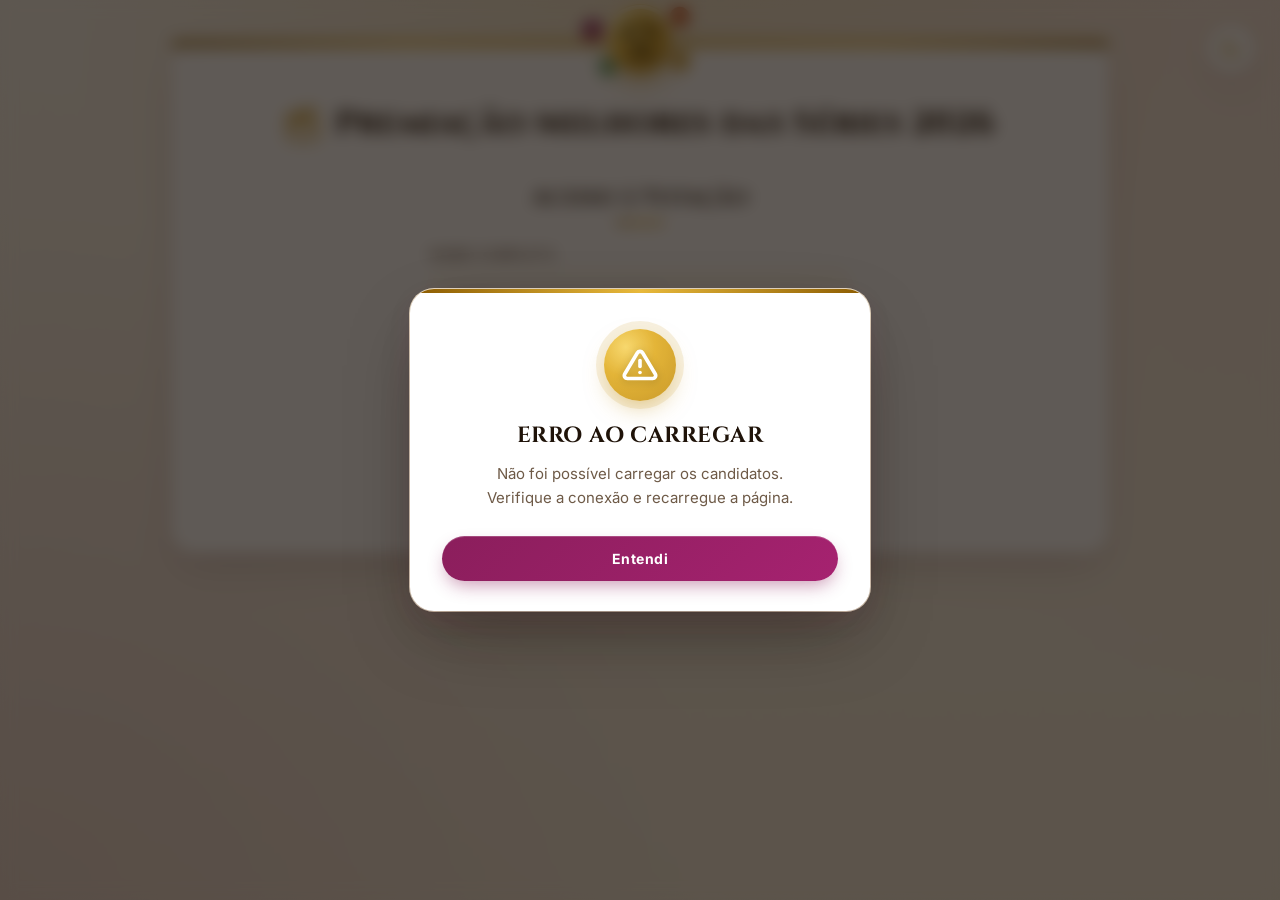
==== commit 44b89676: "feat (ux): adiciona persistência, preview, confete e comprovante compartilhável" ====
--- a/index.html
+++ b/index.html
@@ -30,6 +30,7 @@
         Premiação Melhores das Séries 2026
     </h1>
     
+    <!-- Ecrã de Login -->
     <div id="login-section">
         <h2>Acesso à Votação</h2>
         <form id="form-login">
@@ -48,7 +49,29 @@
         </form>
     </div>
 
+    <!-- Ecrã de Votação -->
     <div id="votacao-section">
+        <!-- 🆕 Toggle de modo -->
+        <div class="modo-toggle" id="modo-toggle">
+            <button type="button" class="modo-btn active" data-modo="etapas">
+                <svg class="btn-icon" viewBox="0 0 24 24" fill="none" stroke="currentColor" stroke-width="2.2" stroke-linecap="round" stroke-linejoin="round">
+                    <line x1="8" y1="6" x2="21" y2="6"/>
+                    <line x1="8" y1="12" x2="21" y2="12"/>
+                    <line x1="8" y1="18" x2="21" y2="18"/>
+                    <line x1="3" y1="6" x2="3.01" y2="6"/>
+                    <line x1="3" y1="12" x2="3.01" y2="12"/>
+                    <line x1="3" y1="18" x2="3.01" y2="18"/>
+                </svg>
+                Passo a passo
+            </button>
+            <button type="button" class="modo-btn" data-modo="rapido">
+                <svg class="btn-icon" viewBox="0 0 24 24" fill="none" stroke="currentColor" stroke-width="2.2" stroke-linecap="round" stroke-linejoin="round">
+                    <polygon points="13 2 3 14 12 14 11 22 21 10 12 10 13 2"/>
+                </svg>
+                Tudo de uma vez
+            </button>
+        </div>
+
         <div class="progress-wrapper">
             <div class="progress-info">
                 <span id="progresso-texto">Passo 1 de 3</span>
@@ -87,13 +110,14 @@
         </form>
     </div>
 
+    <!-- Ecrã de Resumo / Recibo -->
     <div id="resumo-section" style="display: none;">
         <div class="cargo-header" id="header-resumo">
             <h2>Resumo das Suas Escolhas</h2>
             <p>Por favor, confira os seus indicados antes de confirmar.</p>
         </div>
         
-        <div id="lista-resumo" class="resumo-grid"></div>
+        <div id="lista-resumo"></div>
 
         <div id="botoes-resumo" class="navegacao-botoes">
             <button type="button" id="btn-voltar-edicao" class="btn-secundario">
@@ -116,9 +140,32 @@
             <h3>Votos Registados com Sucesso!</h3>
             <p>Agradecemos a sua participação. As suas escolhas já estão seguras no nosso sistema.</p>
         </div>
+
+        <!-- 🆕 Ações de comprovante -->
+        <div class="comprovante-acoes no-capture" id="comprovante-acoes" style="display: none;">
+            <button type="button" class="btn-secundario" id="btn-baixar-comprovante">
+                <svg class="btn-icon" viewBox="0 0 24 24" fill="none" stroke="currentColor" stroke-width="2.2" stroke-linecap="round" stroke-linejoin="round">
+                    <path d="M21 15v4a2 2 0 0 1-2 2H5a2 2 0 0 1-2-2v-4"/>
+                    <polyline points="7 10 12 15 17 10"/>
+                    <line x1="12" y1="15" x2="12" y2="3"/>
+                </svg>
+                Baixar comprovante
+            </button>
+            <button type="button" id="btn-compartilhar-comprovante">
+                <svg class="btn-icon" viewBox="0 0 24 24" fill="none" stroke="currentColor" stroke-width="2.2" stroke-linecap="round" stroke-linejoin="round">
+                    <circle cx="18" cy="5" r="3"/>
+                    <circle cx="6" cy="12" r="3"/>
+                    <circle cx="18" cy="19" r="3"/>
+                    <line x1="8.59" y1="13.51" x2="15.42" y2="17.49"/>
+                    <line x1="15.41" y1="6.51" x2="8.59" y2="10.49"/>
+                </svg>
+                Compartilhar comprovante
+            </button>
+        </div>
     </div>
 </div>
 
+<!-- Modal customizado (aviso / confirmação) -->
 <div id="modal-custom" class="modal-overlay" style="display: none;">
     <div class="modal-box">
         <div class="modal-icon-wrapper" id="modal-icon-wrapper">
@@ -130,6 +177,37 @@
     </div>
 </div>
 
+<!-- 🆕 Modal de Preview do Candidato -->
+<div id="modal-preview" class="modal-overlay" style="display: none;">
+    <div class="preview-box">
+        <button type="button" class="preview-fechar" id="preview-fechar" aria-label="Fechar preview">
+            <svg viewBox="0 0 24 24" fill="none" stroke="currentColor" stroke-width="2.4" stroke-linecap="round" stroke-linejoin="round">
+                <line x1="18" y1="6" x2="6" y2="18"/>
+                <line x1="6" y1="6" x2="18" y2="18"/>
+            </svg>
+        </button>
+        <div class="preview-foto-wrap">
+            <img id="preview-foto" src="" alt="">
+            <span class="preview-badge-pos" id="preview-badge-pos"></span>
+        </div>
+        <h3 id="preview-nome"></h3>
+        <p class="preview-serie" id="preview-serie"></p>
+        <p class="preview-categoria" id="preview-categoria"></p>
+        <div class="preview-acoes">
+            <button type="button" class="btn-secundario" id="preview-cancelar">Fechar</button>
+            <button type="button" id="preview-escolher">
+                <svg class="btn-icon" viewBox="0 0 24 24" fill="none" stroke="currentColor" stroke-width="2.2" stroke-linecap="round" stroke-linejoin="round">
+                    <polyline points="20 6 9 17 4 12"/>
+                </svg>
+                <span id="preview-escolher-texto">Escolher este</span>
+            </button>
+        </div>
+    </div>
+</div>
+
+<!-- 🆕 Bibliotecas externas -->
+<script src="https://cdn.jsdelivr.net/npm/canvas-confetti@1.9.3/dist/confetti.browser.min.js"></script>
+<script src="https://cdn.jsdelivr.net/npm/html2canvas@1.4.1/dist/html2canvas.min.js"></script>
 <script src="app.js"></script>
 </body>
 </html>
--- a/style.css
+++ b/style.css
@@ -1,75 +1,102 @@
-/* Importação de Fontes */
-@import url('https://fonts.googleapis.com/css2?family=Inter:wght@400;500;600;700&family=Space+Grotesk:wght@500;600;700&display=swap');
-
 /* ============================================================
-   TEMA CLARO (padrão)
+   🎬 PREMIAÇÃO CINEMATOGRÁFICA — Estilo Premium
    ============================================================ */
+
+@import url('https://fonts.googleapis.com/css2?family=Cinzel:wght@500;600;700;800;900&family=Inter:wght@400;500;600;700;800&display=swap');
+
 :root {
-    --primary-color: #6D4CE0;
-    --primary-hover: #4F35B0;
-    --primary-light: #EFEAFC;
-    --accent-color: #FF6B49;
-    --gold-color: #F5A623;
-    --gold-light: #FFF6E6;
-    --mint-color: #14B892;
+    --primary-color: #8B1E5C;
+    --primary-hover: #A62270;
+    --primary-light: #F5E8EE;
+    --accent-color: #C2410C;
+    --gold-color: #C9992A;
+    --gold-bright: #E8B93B;
+    --gold-deep: #8A5A00;
+    --gold-light: #FBF1D9;
+    --mint-color: #15803D;
+
     --bg-gradient:
-        radial-gradient(circle at 12% 18%, #F1ECFC 0%, transparent 45%),
-        radial-gradient(circle at 88% 82%, #FFF8EC 0%, transparent 50%),
-        radial-gradient(circle, rgba(109,76,224,0.05) 1.6px, transparent 1.7px) 0 0 / 26px 26px,
-        radial-gradient(circle, rgba(245,166,35,0.045) 1.6px, transparent 1.7px) 13px 13px / 26px 26px,
-        #FBFAFE;
-    --card-bg: #ffffff;
-    --text-dark: #17122B;
-    --text-muted: #6D6483;
-    --border-color: #E3DDF3;
-    --input-bg: #FBFAFE;
-    --input-bg-focus: #fff;
-    --chart-box-bg: #FBFAFE;
-    --resumo-card-bg: #FBFAFE;
-    --table-row-hover: #f1ecfc55;
-    --shadow-sm: 0 2px 6px rgba(23,18,43,0.06);
-    --shadow-md: 0 10px 30px rgba(109,76,224,0.12), 0 4px 10px rgba(23,18,43,0.05);
-    --shadow-hover: 0 14px 28px rgba(109,76,224,0.18);
-    --radius-lg: 20px;
-    --radius-md: 12px;
+        radial-gradient(circle at 50% -10%, rgba(201,153,42,0.18) 0%, transparent 50%),
+        radial-gradient(circle at 0% 100%, rgba(139,30,92,0.10) 0%, transparent 45%),
+        radial-gradient(circle at 100% 0%, rgba(194,65,12,0.08) 0%, transparent 45%),
+        linear-gradient(180deg, #FAF6EE 0%, #F5EDDC 100%);
+    --bg-noise:
+        url("data:image/svg+xml;utf8,<svg xmlns='http://www.w3.org/2000/svg' width='200' height='200'><filter id='n'><feTurbulence type='fractalNoise' baseFrequency='0.9' numOctaves='2' stitchTiles='stitch'/><feColorMatrix values='0 0 0 0 0.4 0 0 0 0 0.35 0 0 0 0 0.3 0 0 0 0.06 0'/></filter><rect width='200' height='200' filter='url(%23n)'/></svg>");
+
+    --card-bg: #FFFFFF;
+    --card-bg-soft: #FDF9F0;
+    --input-bg: #FDFAF2;
+    --input-bg-focus: #FFFFFF;
+    --chart-box-bg: #FDFAF2;
+    --resumo-card-bg: #FDFAF2;
+    --table-row-hover: rgba(139,30,92,0.05);
+
+    --text-dark: #1F1309;
+    --text-muted: #6E5A47;
+    --border-color: #E8DBC3;
+
+    --shadow-sm: 0 1px 2px rgba(31,19,9,0.05), 0 2px 6px rgba(31,19,9,0.04);
+    --shadow-md:
+        0 1px 2px rgba(31,19,9,0.06),
+        0 8px 24px rgba(139,30,92,0.08),
+        0 24px 48px -12px rgba(31,19,9,0.10);
+    --shadow-hover:
+        0 2px 4px rgba(31,19,9,0.06),
+        0 16px 40px -8px rgba(139,30,92,0.18),
+        0 32px 64px -16px rgba(31,19,9,0.14);
+    --shadow-gold: 0 8px 24px -8px rgba(201,153,42,0.55);
+
+    --radius-lg: 24px;
+    --radius-md: 14px;
     --radius-pill: 999px;
-    --transition: all 0.3s cubic-bezier(0.25, 0.8, 0.25, 1);
-}
-
-/* ============================================================
-   TEMA ESCURO
-   ============================================================ */
+    --transition: all 0.35s cubic-bezier(0.16, 1, 0.3, 1);
+    --transition-fast: all 0.18s cubic-bezier(0.4, 0, 0.2, 1);
+}
+
 body.dark-mode {
-    --primary-color: #9B7BF5;
-    --primary-hover: #B299FF;
-    --primary-light: #2A2140;
-    --accent-color: #FF8A6B;
-    --gold-color: #FFC548;
-    --gold-light: #3A2F1B;
-    --mint-color: #2DD4A8;
+    --primary-color: #E89BC0;
+    --primary-hover: #F5B0D0;
+    --primary-light: #3A1D33;
+    --accent-color: #FF8E5C;
+    --gold-color: #E8B93B;
+    --gold-bright: #FFD966;
+    --gold-deep: #6B4B00;
+    --gold-light: #2E2415;
+    --mint-color: #34D399;
+
     --bg-gradient:
-        radial-gradient(circle at 12% 18%, #1F1832 0%, transparent 45%),
-        radial-gradient(circle at 88% 82%, #241F1A 0%, transparent 50%),
-        radial-gradient(circle, rgba(155,123,245,0.08) 1.6px, transparent 1.7px) 0 0 / 26px 26px,
-        radial-gradient(circle, rgba(255,197,72,0.05) 1.6px, transparent 1.7px) 13px 13px / 26px 26px,
-        #0F0B1A;
-    --card-bg: #1A1428;
-    --text-dark: #F0ECFF;
-    --text-muted: #A99FC4;
-    --border-color: #332B4A;
-    --input-bg: #221B38;
-    --input-bg-focus: #2A2242;
-    --chart-box-bg: #221B38;
-    --resumo-card-bg: #221B38;
-    --table-row-hover: #2A2140aa;
-    --shadow-sm: 0 2px 6px rgba(0,0,0,0.35);
-    --shadow-md: 0 10px 30px rgba(0,0,0,0.55), 0 4px 10px rgba(0,0,0,0.3);
-    --shadow-hover: 0 14px 28px rgba(155,123,245,0.25);
+        radial-gradient(circle at 50% -10%, rgba(232,185,59,0.15) 0%, transparent 50%),
+        radial-gradient(circle at 0% 100%, rgba(232,155,192,0.10) 0%, transparent 45%),
+        radial-gradient(circle at 100% 0%, rgba(255,142,92,0.06) 0%, transparent 45%),
+        linear-gradient(180deg, #0D0810 0%, #1A0F1F 100%);
+
+    --card-bg: #1A1220;
+    --card-bg-soft: #221830;
+    --input-bg: #221830;
+    --input-bg-focus: #2A1E3A;
+    --chart-box-bg: #221830;
+    --resumo-card-bg: #221830;
+    --table-row-hover: rgba(232,155,192,0.06);
+
+    --text-dark: #F5EDE0;
+    --text-muted: #B8A891;
+    --border-color: #35263D;
+
+    --shadow-sm: 0 1px 2px rgba(0,0,0,0.4), 0 2px 6px rgba(0,0,0,0.3);
+    --shadow-md:
+        0 1px 2px rgba(0,0,0,0.5),
+        0 8px 24px rgba(0,0,0,0.45),
+        0 24px 48px -12px rgba(0,0,0,0.55);
+    --shadow-hover:
+        0 2px 4px rgba(0,0,0,0.5),
+        0 16px 40px -8px rgba(232,155,192,0.20),
+        0 32px 64px -16px rgba(0,0,0,0.6);
+    --shadow-gold: 0 8px 24px -8px rgba(232,185,59,0.6);
 }
 
 body.dark-mode .container::after {
     box-shadow:
-        0 8px 16px rgba(255,197,72,0.35),
+        0 8px 16px rgba(232,185,59,0.45),
         0 0 0 4px var(--card-bg),
         -42px -14px 0 -21px var(--primary-color),
         38px -18px 0 -22px var(--accent-color),
@@ -77,65 +104,156 @@
         34px 22px 0 -22px var(--gold-color);
 }
 
-body.dark-mode button { color: #0F0B1A; }
-body.dark-mode .card-candidato img { border-color: #3A3152; }
-body.dark-mode .resumo-card img { border-color: #3A3152; }
+body.dark-mode button { color: #1F1309; }
+body.dark-mode .card-candidato img { border-color: #3F2E4A; }
+body.dark-mode .resumo-card img { border-color: #3F2E4A; }
 body.dark-mode .btn-secundario { color: var(--text-dark); }
-body.dark-mode .tab-btn.active { color: #0F0B1A; }
-body.dark-mode .modal-botoes button.btn-primary { color: #0F0B1A; }
-body.dark-mode .modal-overlay { background: rgba(0, 0, 0, 0.75); }
+body.dark-mode .tab-btn.active { color: #1F1309; }
+body.dark-mode .modal-botoes button.btn-primary { color: #1F1309; }
+body.dark-mode .modal-overlay { background: rgba(0, 0, 0, 0.82); }
 body.dark-mode #mensagem-sucesso {
-    background: rgba(45, 212, 168, 0.12);
-    border-color: rgba(45, 212, 168, 0.4);
-}
-
-/* ============================================================
-   TRANSIÇÕES SUAVES DE TEMA
-   ============================================================ */
-body, .container, .card-candidato, .resumo-card, .modal-box,
-.chart-box, .table-container, input, button, .theme-toggle {
-    transition: background-color 0.35s ease, color 0.35s ease,
-                border-color 0.35s ease, box-shadow 0.35s ease;
-}
-
-/* ============================================================
-   🌙 BOTÃO DE ALTERNÂNCIA DE TEMA
-   ============================================================ */
+    background: rgba(52, 211, 153, 0.10);
+    border-color: rgba(52, 211, 153, 0.35);
+}
+body.dark-mode .card-preview-btn { background: var(--card-bg); }
+
+* { margin: 0; padding: 0; box-sizing: border-box; }
+
+::selection {
+    background: var(--gold-color);
+    color: #1F1309;
+}
+
+body {
+    font-family: 'Inter', -apple-system, BlinkMacSystemFont, sans-serif;
+    background: var(--bg-gradient);
+    color: var(--text-dark);
+    min-height: 100vh;
+    display: flex;
+    justify-content: center;
+    align-items: flex-start;
+    padding: 40px 20px;
+    position: relative;
+    overflow-x: hidden;
+    caret-color: var(--primary-color);
+    font-feature-settings: 'kern', 'liga', 'calt';
+    -webkit-font-smoothing: antialiased;
+    -moz-osx-font-smoothing: grayscale;
+    transition: background-color 0.5s ease, color 0.35s ease;
+}
+
+body::before {
+    content: '';
+    position: fixed;
+    inset: 0;
+    background-image: var(--bg-noise);
+    pointer-events: none;
+    z-index: 0;
+    opacity: 0.5;
+    mix-blend-mode: multiply;
+}
+
+body.dark-mode::before {
+    opacity: 0.35;
+    mix-blend-mode: screen;
+}
+
+.container {
+    background: var(--card-bg);
+    width: 100%;
+    max-width: 940px;
+    padding: 64px 48px 48px;
+    border-radius: var(--radius-lg);
+    box-shadow: var(--shadow-md);
+    position: relative;
+    overflow: visible;
+    z-index: 1;
+    border: 1px solid var(--border-color);
+    transition: background-color 0.4s ease, border-color 0.4s ease, box-shadow 0.4s ease;
+}
+
+.container::before {
+    content: '';
+    position: absolute;
+    top: 0; left: 0;
+    width: 100%; height: 6px;
+    border-radius: var(--radius-lg) var(--radius-lg) 0 0;
+    background: linear-gradient(90deg,
+        var(--gold-deep) 0%,
+        var(--gold-bright) 25%,
+        var(--gold-color) 50%,
+        var(--gold-bright) 75%,
+        var(--gold-deep) 100%);
+    box-shadow: 0 1px 0 rgba(255,255,255,0.2) inset;
+}
+
+.container::after {
+    content: '';
+    position: absolute;
+    top: -32px; left: 50%;
+    width: 64px; height: 64px;
+    background-color: var(--gold-color);
+    background-image:
+        url("data:image/svg+xml;utf8,<svg xmlns='http://www.w3.org/2000/svg' viewBox='0 0 24 24' fill='none' stroke='%233A2700' stroke-width='1.8' stroke-linecap='round' stroke-linejoin='round'><path d='M6 9H4.5a2.5 2.5 0 0 1 0-5H6'/><path d='M18 9h1.5a2.5 2.5 0 0 0 0-5H18'/><path d='M4 22h16'/><path d='M10 14.66V17c0 .55-.47.98-.97 1.21C7.85 18.75 7 20.24 7 22'/><path d='M14 14.66V17c0 .55.47.98.97 1.21C16.15 18.75 17 20.24 17 22'/><path d='M18 2H6v7a6 6 0 0 0 12 0V2Z'/></svg>"),
+        radial-gradient(circle at 30% 25%, #FFE27A 0%, var(--gold-bright) 40%, var(--gold-color) 75%, var(--gold-deep) 100%);
+    background-size: 60%, 100%;
+    background-repeat: no-repeat, no-repeat;
+    background-position: center, center;
+    border-radius: 50%;
+    z-index: 3;
+    transform: translateX(-50%) rotate(-6deg);
+    box-shadow:
+        0 10px 24px rgba(201,153,42,0.45),
+        0 0 0 4px var(--card-bg),
+        0 0 0 5px rgba(201,153,42,0.25),
+        -46px -16px 0 -21px rgba(139,30,92,0.85),
+        42px -20px 0 -22px rgba(194,65,12,0.85),
+        -34px 22px 0 -23px rgba(21,128,61,0.85),
+        38px 24px 0 -22px rgba(201,153,42,0.85);
+    animation: medalPop 0.75s cubic-bezier(0.34, 1.56, 0.64, 1) 0.1s both;
+    transition: box-shadow 0.4s ease;
+}
+
+@keyframes medalPop {
+    0%   { transform: translateX(-50%) scale(0) rotate(-40deg); opacity: 0; }
+    60%  { transform: translateX(-50%) scale(1.15) rotate(8deg); opacity: 1; }
+    100% { transform: translateX(-50%) scale(1) rotate(-6deg); opacity: 1; }
+}
+
 .theme-toggle {
     position: fixed;
-    top: 20px;
-    right: 20px;
-    width: 48px;
-    height: 48px;
+    top: 24px;
+    right: 24px;
+    width: 50px;
+    height: 50px;
     padding: 0;
     margin: 0;
     border-radius: 50%;
     background: var(--card-bg);
-    color: var(--text-dark);
-    border: 1.5px solid var(--border-color);
+    color: var(--gold-color);
+    border: 1px solid var(--border-color);
     box-shadow: var(--shadow-md);
     cursor: pointer;
     display: flex;
     align-items: center;
     justify-content: center;
     z-index: 1000;
-    transition: all 0.3s cubic-bezier(0.25, 0.8, 0.25, 1);
+    transition: var(--transition);
 }
 
 .theme-toggle:hover {
-    transform: scale(1.1) rotate(15deg);
-    box-shadow: var(--shadow-hover);
-}
-
-.theme-toggle:active {
-    transform: scale(0.95);
-}
+    transform: scale(1.08) rotate(-10deg);
+    box-shadow: var(--shadow-hover), 0 0 0 4px rgba(201,153,42,0.15);
+    border-color: var(--gold-color);
+}
+
+.theme-toggle:active { transform: scale(0.96); }
 
 .theme-toggle svg {
     width: 22px;
     height: 22px;
     position: absolute;
-    transition: transform 0.4s ease, opacity 0.3s ease;
+    transition: transform 0.5s cubic-bezier(0.34, 1.56, 0.64, 1), opacity 0.3s ease;
     stroke: currentColor;
     fill: none;
 }
@@ -146,210 +264,310 @@
 body.dark-mode .theme-toggle .icon-sun  { opacity: 1; transform: rotate(0deg) scale(1); }
 body.dark-mode .theme-toggle .icon-moon { opacity: 0; transform: rotate(90deg) scale(0.5); }
 
-@media (max-width: 600px) {
-    .theme-toggle { top: 12px; right: 12px; width: 42px; height: 42px; }
-    .theme-toggle svg { width: 18px; height: 18px; }
-}
-
-/* Reset */
-* { margin: 0; padding: 0; box-sizing: border-box; }
-
-body {
-    font-family: 'Inter', sans-serif;
-    background: var(--bg-gradient);
+h1 {
+    font-family: 'Cinzel', 'Playfair Display', serif;
+    font-size: 32px;
+    font-weight: 800;
     color: var(--text-dark);
-    min-height: 100vh;
-    display: flex;
+    text-align: center;
+    margin-bottom: 40px;
+    letter-spacing: 0.02em;
+    line-height: 1.2;
+    display: flex;
+    align-items: center;
     justify-content: center;
-    align-items: flex-start;
-    padding: 40px 20px;
-}
-
-.container {
-    background: var(--card-bg);
-    width: 100%;
-    max-width: 900px;
-    padding: 56px 40px 40px;
-    border-radius: 28px;
-    box-shadow: var(--shadow-md);
-    position: relative;
-    overflow: visible;
-}
-
-.container::before {
-    content: '';
-    position: absolute;
-    top: 0; left: 0;
-    width: 100%; height: 10px;
-    border-radius: 28px 28px 0 0;
-    background: repeating-linear-gradient(135deg,
-        var(--primary-color) 0 20px,
-        var(--accent-color) 20px 40px,
-        var(--gold-color) 40px 60px,
-        var(--mint-color) 60px 80px);
-}
-
-.container::after {
-    content: '';
-    position: absolute;
-    top: -26px; left: 50%;
-    width: 54px; height: 54px;
-    background-color: var(--gold-color);
-    background-image:
-        url("data:image/svg+xml;utf8,<svg xmlns='http://www.w3.org/2000/svg' viewBox='0 0 24 24' fill='none' stroke='%238A5A00' stroke-width='1.6' stroke-linecap='round' stroke-linejoin='round'><circle cx='12' cy='12' r='9'/><circle cx='12' cy='12' r='2.5' fill='%238A5A00' stroke='none'/><circle cx='12' cy='6' r='1.1' fill='%238A5A00' stroke='none'/><circle cx='12' cy='18' r='1.1' fill='%238A5A00' stroke='none'/><circle cx='6' cy='12' r='1.1' fill='%238A5A00' stroke='none'/><circle cx='18' cy='12' r='1.1' fill='%238A5A00' stroke='none'/></svg>"),
-        linear-gradient(145deg, #FFD36E 0%, var(--gold-color) 100%);
-    background-size: 62%, 100%;
-    background-repeat: no-repeat, no-repeat;
-    background-position: center, center;
-    border-radius: 50%;
-    z-index: 2;
-    transform: translateX(-50%) rotate(-8deg);
-    box-shadow:
-        0 8px 16px rgba(245,166,35,0.35),
-        0 0 0 4px #fff,
-        -42px -14px 0 -21px var(--primary-color),
-        38px -18px 0 -22px var(--accent-color),
-        -30px 20px 0 -23px var(--mint-color),
-        34px 22px 0 -22px var(--gold-color);
-    animation: medalPop 0.6s cubic-bezier(0.34, 1.56, 0.64, 1) 0.1s both;
-}
-
-@keyframes medalPop {
-    0%   { transform: translateX(-50%) scale(0) rotate(-40deg); opacity: 0; }
-    60%  { transform: translateX(-50%) scale(1.15) rotate(6deg); opacity: 1; }
-    100% { transform: translateX(-50%) scale(1) rotate(-8deg); opacity: 1; }
-}
-
-h1 {
-    font-family: 'Space Grotesk', sans-serif;
-    font-size: 28px;
+    gap: 14px;
+    flex-wrap: wrap;
+}
+
+h1 .icon-title {
+    width: 36px;
+    height: 36px;
+    flex-shrink: 0;
+    color: var(--gold-color);
+    filter: drop-shadow(0 3px 6px rgba(201,153,42,0.5));
+}
+
+h2 {
+    font-family: 'Cinzel', serif;
+    font-size: 22px;
     font-weight: 700;
     color: var(--text-dark);
-    text-align: center;
-    margin-bottom: 30px;
-    letter-spacing: -0.3px;
-    display: flex;
-    align-items: center;
-    justify-content: center;
-    gap: 10px;
-    flex-wrap: wrap;
-}
-
-h1 .icon-title {
-    width: 34px;
-    height: 34px;
-    flex-shrink: 0;
-    color: var(--gold-color);
-    filter: drop-shadow(0 2px 4px rgba(245,166,35,0.35));
-}
-
-h2 {
-    font-family: 'Space Grotesk', sans-serif;
-    font-size: 21px;
-    font-weight: 600;
-    color: var(--text-dark);
-    margin: 40px 0 20px;
+    margin: 44px 0 22px;
     padding-bottom: 14px;
     position: relative;
+    letter-spacing: 0.01em;
 }
 
 h2::after {
     content: '';
     position: absolute;
     left: 0; bottom: 0;
-    width: 44px; height: 4px;
-    border-radius: 4px;
-    background: linear-gradient(90deg, var(--primary-color), var(--accent-color), var(--gold-color));
+    width: 48px; height: 3px;
+    border-radius: 3px;
+    background: linear-gradient(90deg, var(--gold-deep), var(--gold-bright), var(--gold-color));
+    box-shadow: 0 1px 4px rgba(201,153,42,0.4);
 }
 
 h3 {
+    font-family: 'Cinzel', serif;
     font-size: 15px;
     font-weight: 600;
     color: var(--text-muted);
-    margin: 20px 0 12px;
+    margin: 24px 0 14px;
+    letter-spacing: 0.08em;
+    text-transform: uppercase;
 }
 
 #votacao-section { display: none; }
-#login-section { max-width: 400px; margin: 0 auto; }
+#login-section { max-width: 420px; margin: 0 auto; }
 #login-section h2 { text-align: center; padding-bottom: 12px; margin-top: 0; }
 #login-section h2::after { left: 50%; transform: translateX(-50%); }
 
 label {
-    font-size: 14px; font-weight: 600;
+    font-size: 13px;
+    font-weight: 600;
     color: var(--text-muted);
     display: block;
     margin-bottom: 8px;
     margin-top: 20px;
-}
-
-input[type="text"], input[type="email"] {
+    letter-spacing: 0.05em;
+    text-transform: uppercase;
+}
+
+input[type="text"], input[type="email"], input[type="password"] {
     width: 100%;
-    padding: 14px 16px;
+    padding: 16px 20px;
     border: 1.5px solid var(--border-color);
     border-radius: var(--radius-md);
     font-size: 16px;
     font-family: inherit;
     color: var(--text-dark);
     background-color: var(--input-bg);
-    transition: var(--transition);
-}
-
-input[type="text"]:focus, input[type="email"]:focus {
+    transition: var(--transition-fast);
+    font-weight: 500;
+}
+
+input[type="text"]:focus, input[type="email"]:focus, input[type="password"]:focus {
     outline: none;
-    border-color: var(--primary-color);
+    border-color: var(--gold-color);
     background-color: var(--input-bg-focus);
-    box-shadow: 0 0 0 4px var(--primary-light);
+    box-shadow:
+        0 0 0 4px rgba(201,153,42,0.15),
+        var(--shadow-sm);
+}
+
+input::placeholder {
+    color: var(--text-muted);
+    opacity: 0.6;
+    font-weight: 400;
 }
 
 button {
     width: 100%;
-    padding: 16px;
+    padding: 17px 24px;
     margin-top: 30px;
-    background-color: var(--primary-color);
+    background: linear-gradient(135deg, var(--primary-color) 0%, var(--primary-hover) 100%);
     color: white;
     border: none;
     border-radius: var(--radius-pill);
-    font-size: 16px; font-weight: 600;
-    font-family: inherit;
+    font-size: 15px;
+    font-weight: 700;
+    font-family: 'Inter', sans-serif;
+    letter-spacing: 0.03em;
     cursor: pointer;
     transition: var(--transition);
-    box-shadow: 0 10px 20px rgba(109,76,224,0.25);
+    box-shadow:
+        0 1px 0 rgba(255,255,255,0.2) inset,
+        0 10px 24px -6px rgba(139,30,92,0.45),
+        0 4px 10px -2px rgba(139,30,92,0.25);
     display: inline-flex;
     align-items: center;
     justify-content: center;
-    gap: 8px;
-}
+    gap: 10px;
+    position: relative;
+    overflow: hidden;
+}
+
+button::before {
+    content: '';
+    position: absolute;
+    top: 0; left: -100%;
+    width: 100%; height: 100%;
+    background: linear-gradient(90deg, transparent, rgba(255,255,255,0.28), transparent);
+    transition: left 0.7s ease;
+    pointer-events: none;
+}
+
+button:hover::before { left: 100%; }
 
 button:hover {
-    background-color: var(--primary-hover);
     transform: translateY(-2px);
-    box-shadow: 0 14px 24px rgba(109,76,224,0.32);
-}
-
-button:active { transform: translateY(0); }
-button:disabled { background-color: #a0aec0; cursor: not-allowed; transform: none; box-shadow: none; }
+    box-shadow:
+        0 1px 0 rgba(255,255,255,0.25) inset,
+        0 16px 32px -6px rgba(139,30,92,0.55),
+        0 6px 14px -2px rgba(139,30,92,0.35);
+}
+
+button:active {
+    transform: translateY(0);
+}
+
+button:disabled {
+    background: #a0aec0;
+    cursor: not-allowed;
+    transform: none;
+    box-shadow: none;
+    opacity: 0.7;
+}
 
 .btn-icon {
     width: 1.15em;
     height: 1.15em;
     flex-shrink: 0;
     display: inline-block;
-}
-
+    transition: transform 0.3s ease;
+}
+
+button:hover .btn-icon { transform: scale(1.08); }
+
+/* ============================================================
+   🆕 TOGGLE DE MODO (passo a passo / tudo de uma vez)
+   ============================================================ */
+.modo-toggle {
+    display: flex;
+    justify-content: center;
+    gap: 4px;
+    margin: 0 auto 22px;
+    padding: 5px;
+    background: var(--input-bg);
+    border: 1.5px solid var(--border-color);
+    border-radius: var(--radius-pill);
+    max-width: 420px;
+    box-shadow: var(--shadow-sm);
+}
+
+.modo-btn {
+    flex: 1;
+    padding: 11px 16px;
+    margin: 0;
+    background: transparent;
+    color: var(--text-muted);
+    border: none;
+    border-radius: var(--radius-pill);
+    font-size: 13px;
+    font-weight: 700;
+    font-family: 'Inter', sans-serif;
+    cursor: pointer;
+    box-shadow: none;
+    display: inline-flex;
+    align-items: center;
+    justify-content: center;
+    gap: 7px;
+    transition: var(--transition-fast);
+    white-space: nowrap;
+    letter-spacing: 0.02em;
+}
+
+.modo-btn::before { display: none; }
+.modo-btn .btn-icon { width: 1em; height: 1em; }
+
+.modo-btn:hover {
+    background: var(--primary-light);
+    color: var(--primary-color);
+    transform: none;
+    box-shadow: none;
+}
+
+.modo-btn.active {
+    background: linear-gradient(135deg, var(--primary-color), var(--primary-hover));
+    color: white;
+    box-shadow:
+        0 1px 0 rgba(255,255,255,0.15) inset,
+        0 5px 12px -3px rgba(139,30,92,0.45);
+}
+
+body.dark-mode .modo-btn.active { color: #1F1309; }
+
+.progress-wrapper {
+    margin-bottom: 36px;
+    background: linear-gradient(135deg, var(--primary-light), var(--card-bg-soft));
+    padding: 20px 24px;
+    border-radius: var(--radius-md);
+    border: 1px solid var(--border-color);
+    box-shadow: var(--shadow-sm);
+}
+
+.progress-info {
+    display: flex;
+    justify-content: space-between;
+    font-family: 'Inter', sans-serif;
+    font-size: 14px;
+    font-weight: 600;
+    color: var(--text-dark);
+    margin-bottom: 12px;
+    letter-spacing: 0.02em;
+}
+
+.progress-bar-bg {
+    background: var(--input-bg-focus);
+    height: 10px;
+    border-radius: var(--radius-pill);
+    overflow: hidden;
+    box-shadow: inset 0 1px 3px rgba(0,0,0,0.08);
+}
+
+.progress-bar-fill {
+    background: linear-gradient(90deg, var(--gold-deep), var(--gold-bright), var(--gold-color));
+    height: 100%;
+    width: 0%;
+    border-radius: var(--radius-pill);
+    transition: width 0.6s cubic-bezier(0.16, 1, 0.3, 1);
+    box-shadow: 0 0 12px rgba(201,153,42,0.5);
+    position: relative;
+}
+
+.progress-bar-fill::after {
+    content: '';
+    position: absolute;
+    inset: 0;
+    background: linear-gradient(90deg, transparent, rgba(255,255,255,0.5), transparent);
+    animation: progressShine 2.5s ease-in-out infinite;
+}
+
+@keyframes progressShine {
+    0%   { transform: translateX(-100%); }
+    100% { transform: translateX(100%); }
+}
+
+/* ============================================================
+   GRID DE CANDIDATOS
+   ============================================================ */
 .grid-candidatos {
     display: grid;
-    grid-template-columns: repeat(auto-fill, minmax(220px, 1fr));
-    gap: 20px;
-    margin-bottom: 10px;
-}
-
-.grid-candidatos input[type="radio"] { display: none; }
+    grid-template-columns: repeat(auto-fill, minmax(200px, 1fr));
+    gap: 22px;
+    margin-bottom: 16px;
+    padding-top: 4px;
+}
+
+.candidato-item {
+    display: flex;
+    flex-direction: column;
+    height: 100%;
+    position: relative;
+    padding-top: 22px;
+    cursor: pointer;
+    -webkit-tap-highlight-color: transparent;
+}
 
 .card-candidato {
-    background: var(--card-bg);
-    border: 2px solid var(--border-color);
+    background:
+        linear-gradient(180deg, rgba(255,255,255,0.5) 0%, transparent 40%),
+        var(--card-bg);
+    border: 1.5px solid var(--border-color);
     border-radius: var(--radius-lg);
-    padding: 22px 15px;
+    padding: 26px 18px 22px;
     text-align: center;
     cursor: pointer;
     transition: var(--transition);
@@ -359,22 +577,60 @@
     align-items: center;
     justify-content: center;
     position: relative;
-}
-
-.card-candidato:hover {
-    border-color: var(--primary-color);
-    box-shadow: var(--shadow-hover);
-    transform: translateY(-3px);
+    overflow: hidden;
+    flex: 1;
+}
+
+body.dark-mode .card-candidato {
+    background:
+        linear-gradient(180deg, rgba(232,185,59,0.04) 0%, transparent 40%),
+        var(--card-bg);
+}
+
+.card-candidato::before {
+    content: '';
+    position: absolute;
+    top: -50%; left: 50%;
+    transform: translateX(-50%);
+    width: 150%; height: 100%;
+    background: radial-gradient(circle at center, rgba(201,153,42,0.12) 0%, transparent 60%);
+    opacity: 0;
+    transition: opacity 0.5s ease;
+    pointer-events: none;
+}
+
+.candidato-item:hover .card-candidato::before { opacity: 1; }
+
+.candidato-item:hover .card-candidato {
+    border-color: var(--gold-color);
+    box-shadow:
+        0 0 0 1px var(--gold-color),
+        var(--shadow-hover);
+    transform: translateY(-4px);
 }
 
 .card-candidato img {
-    width: 88px; height: 88px;
+    width: 92px;
+    height: 92px;
     border-radius: 50%;
     object-fit: cover;
-    margin-bottom: 15px;
-    box-shadow: var(--shadow-sm);
-    border: 3px solid var(--border-color);
+    margin-bottom: 16px;
+    box-shadow:
+        0 4px 12px -2px rgba(31,19,9,0.15),
+        0 0 0 3px var(--card-bg),
+        0 0 0 4.5px var(--border-color);
+    border: none;
     transition: var(--transition);
+    position: relative;
+    z-index: 1;
+}
+
+.candidato-item:hover .card-candidato img {
+    transform: scale(1.06);
+    box-shadow:
+        0 8px 20px -4px rgba(201,153,42,0.35),
+        0 0 0 3px var(--card-bg),
+        0 0 0 5px var(--gold-color);
 }
 
 .card-candidato p {
@@ -383,131 +639,291 @@
     color: var(--text-dark);
     font-size: 15px;
     line-height: 1.4;
-}
-
-.card-candidato::after {
+    position: relative;
+    z-index: 1;
+    letter-spacing: -0.01em;
+}
+
+.card-candidato.tem-posicao {
+    border-color: var(--gold-color);
+    background:
+        linear-gradient(180deg, rgba(201,153,42,0.10) 0%, transparent 60%),
+        var(--card-bg);
+    box-shadow:
+        0 0 0 2px var(--gold-color),
+        var(--shadow-hover);
+}
+
+/* ============================================================
+   🆕 BOTÃO DE PREVIEW NOS CARDS
+   ============================================================ */
+.card-preview-btn {
+    position: absolute;
+    top: 30px;
+    right: 10px;
+    width: 34px;
+    height: 34px;
+    min-width: 0;
+    padding: 0;
+    margin: 0;
+    border-radius: 50%;
+    background: var(--input-bg);
+    color: var(--text-muted);
+    border: 1.5px solid var(--border-color);
+    display: flex;
+    align-items: center;
+    justify-content: center;
+    cursor: pointer;
+    z-index: 6;
+    opacity: 0;
+    transition: var(--transition-fast);
+    box-shadow: 0 2px 6px -2px rgba(31,19,9,0.15);
+}
+
+.card-preview-btn::before { display: none; }
+.card-preview-btn svg { width: 15px; height: 15px; }
+
+.candidato-item:hover .card-preview-btn { opacity: 1; }
+
+@media (hover: none) {
+    .card-preview-btn { opacity: 1; }
+}
+
+.card-preview-btn:hover {
+    background: var(--gold-color);
+    color: white;
+    border-color: var(--gold-color);
+    transform: scale(1.12);
+    box-shadow: 0 4px 10px -2px rgba(201,153,42,0.55);
+}
+
+.card-preview-btn:active { transform: scale(0.96); }
+
+/* ============================================================
+   🏅 BADGE DE POSIÇÃO
+   ============================================================ */
+.badge-pos {
+    position: absolute;
+    top: 0;
+    left: 50%;
+    transform: translateX(-50%);
+    display: flex;
+    gap: 6px;
+    z-index: 10;
+    pointer-events: none;
+}
+
+.badge-pos .badge-item {
+    width: 34px;
+    height: 34px;
+    border-radius: 50%;
+    display: flex;
+    align-items: center;
+    justify-content: center;
+    font-family: 'Cinzel', serif;
+    font-size: 12px;
+    font-weight: 800;
+    letter-spacing: 0;
+    color: #3A2700;
+    border: 2.5px solid #FFFFFF;
+    animation: badgePop 0.45s cubic-bezier(0.34, 1.56, 0.64, 1);
+    position: relative;
+}
+
+.badge-pos .badge-item::before {
     content: '';
     position: absolute;
-    top: 10px; right: 10px;
-    width: 26px; height: 26px;
+    top: 15%; left: 20%;
+    width: 30%; height: 30%;
     border-radius: 50%;
-    background-color: var(--gold-color);
-    background-image:
-        url("data:image/svg+xml;utf8,<svg xmlns='http://www.w3.org/2000/svg' viewBox='0 0 24 24' fill='%238A5A00'><path d='M12 2l2.9 6.9 7.4.6-5.6 4.9 1.7 7.2L12 17.8 5.6 21.6l1.7-7.2-5.6-4.9 7.4-.6z'/></svg>"),
-        linear-gradient(145deg, #FFD36E 0%, var(--gold-color) 100%);
-    background-size: 72%, 100%;
-    background-repeat: no-repeat, no-repeat;
-    background-position: center, center;
-    opacity: 0;
-    transform: scale(0) rotate(-20deg);
-    transition: var(--transition);
+    background: radial-gradient(circle, rgba(255,255,255,0.8) 0%, transparent 70%);
     pointer-events: none;
 }
 
-.grid-candidatos input[type="radio"]:checked + .card-candidato {
-    border-color: var(--gold-color);
-    background-color: var(--gold-light);
-    box-shadow: 0 0 0 1px var(--gold-color), var(--shadow-hover);
-}
-
-.grid-candidatos input[type="radio"]:checked + .card-candidato img {
-    border-color: var(--gold-color);
-    transform: scale(1.06);
-}
-
-.grid-candidatos input[type="radio"]:checked + .card-candidato::after {
-    opacity: 1;
-    transform: scale(1) rotate(10deg);
-    box-shadow: 0 4px 10px rgba(245,166,35,0.45);
-}
-
-.progress-wrapper {
-    margin-bottom: 30px;
-    background: var(--primary-light);
-    padding: 16px 18px;
+.badge-pos .badge-item.pos-1 {
+    background: radial-gradient(circle at 30% 25%, #FFF3B0 0%, #E8B93B 35%, #B8871A 75%, #6B4B00 100%);
+    box-shadow:
+        0 6px 16px -2px rgba(201,153,42,0.6),
+        0 0 0 1px rgba(107,75,0,0.35),
+        inset 0 -2px 3px rgba(0,0,0,0.15),
+        inset 0 2px 3px rgba(255,255,255,0.5);
+}
+
+.badge-pos .badge-item.pos-2 {
+    background: radial-gradient(circle at 30% 25%, #FFFFFF 0%, #D4D4D8 35%, #A1A1AA 75%, #52525B 100%);
+    color: #1A1A1A;
+    box-shadow:
+        0 6px 16px -2px rgba(120,120,130,0.5),
+        0 0 0 1px rgba(60,60,70,0.35),
+        inset 0 -2px 3px rgba(0,0,0,0.15),
+        inset 0 2px 3px rgba(255,255,255,0.6);
+}
+
+.badge-pos .badge-item.pos-3 {
+    background: radial-gradient(circle at 30% 25%, #F5C99A 0%, #C28658 35%, #8B5A2B 75%, #4A2E12 100%);
+    color: #2A1500;
+    box-shadow:
+        0 6px 16px -2px rgba(139,90,43,0.55),
+        0 0 0 1px rgba(74,46,18,0.4),
+        inset 0 -2px 3px rgba(0,0,0,0.2),
+        inset 0 2px 3px rgba(255,255,255,0.4);
+}
+
+@keyframes badgePop {
+    0%   { transform: scale(0) rotate(-30deg); opacity: 0; }
+    60%  { transform: scale(1.25) rotate(8deg); opacity: 1; }
+    100% { transform: scale(1) rotate(0deg); opacity: 1; }
+}
+
+/* Aviso de instrução */
+.instrucao-escolha {
+    display: flex;
+    align-items: center;
+    justify-content: center;
+    gap: 12px;
+    margin-bottom: 24px;
+    padding: 14px 20px;
+    background: linear-gradient(135deg, rgba(201,153,42,0.08), rgba(201,153,42,0.04));
+    border: 1.5px dashed var(--gold-color);
     border-radius: var(--radius-md);
-}
-
-.progress-info {
-    display: flex;
-    justify-content: space-between;
-    font-family: 'Space Grotesk', sans-serif;
-    font-size: 14px; font-weight: 600;
+    font-size: 14px;
+    font-weight: 600;
     color: var(--text-dark);
-    margin-bottom: 10px;
-}
-
-.progress-bar-bg {
-    background: var(--input-bg-focus);
-    height: 10px;
+    text-align: center;
+    letter-spacing: 0.02em;
+}
+
+.instrucao-escolha .contador {
+    background: linear-gradient(135deg, var(--gold-bright), var(--gold-color));
+    color: #3A2700;
+    padding: 4px 12px;
     border-radius: var(--radius-pill);
-    overflow: hidden;
-}
-
-.progress-bar-fill {
-    background: linear-gradient(90deg, var(--primary-color), var(--accent-color), var(--gold-color));
-    height: 100%;
-    width: 20%;
-    border-radius: var(--radius-pill);
-    transition: width 0.4s cubic-bezier(0.25, 0.8, 0.25, 1);
-}
-
-.etapa-votacao { animation: slideIn 0.4s ease forwards; }
+    font-family: 'Cinzel', serif;
+    font-weight: 800;
+    font-size: 13px;
+    box-shadow: 0 2px 6px -1px rgba(201,153,42,0.5);
+    letter-spacing: 0.05em;
+}
+
+.instrucao-escolha.completo {
+    background: linear-gradient(135deg, rgba(21,128,61,0.10), rgba(21,128,61,0.05));
+    border-color: var(--mint-color);
+    border-style: solid;
+}
+
+.instrucao-escolha.completo .contador {
+    background: linear-gradient(135deg, #34D399, var(--mint-color));
+    color: white;
+    box-shadow: 0 2px 6px -1px rgba(21,128,61,0.5);
+}
+
+.etapa-votacao { animation: slideIn 0.5s cubic-bezier(0.16, 1, 0.3, 1); }
 
 @keyframes slideIn {
-    from { opacity: 0; transform: translateX(20px); }
-    to { opacity: 1; transform: translateX(0); }
+    from { opacity: 0; transform: translateY(12px); }
+    to   { opacity: 1; transform: translateY(0); }
 }
 
 .navegacao-botoes {
     display: flex;
-    gap: 15px;
-    margin-top: 40px;
-    padding-top: 20px;
+    gap: 14px;
+    margin-top: 44px;
+    padding-top: 26px;
     border-top: 1px solid var(--border-color);
+    position: relative;
+}
+
+.navegacao-botoes::before {
+    content: '';
+    position: absolute;
+    top: -1px; left: 50%;
+    transform: translateX(-50%);
+    width: 60px; height: 1px;
+    background: linear-gradient(90deg, transparent, var(--gold-color), transparent);
 }
 
 .navegacao-botoes button { margin-top: 0; flex: 1; }
 
 .btn-secundario {
-    background-color: transparent;
-    border: 2px solid var(--border-color);
+    background: transparent;
+    border: 1.5px solid var(--border-color);
     color: var(--text-muted);
     box-shadow: none;
-}
+    font-weight: 600;
+}
+
+.btn-secundario::before { display: none; }
 
 .btn-secundario:hover {
-    background-color: var(--primary-light);
+    background: var(--primary-light);
     color: var(--primary-color);
     border-color: var(--primary-color);
-    box-shadow: none;
+    box-shadow: 0 4px 12px -4px rgba(139,30,92,0.3);
     transform: translateY(-2px);
 }
 
 .cargo-header {
     text-align: center;
-    margin-bottom: 30px;
+    margin-bottom: 36px;
 }
 
 .cargo-header h2 {
     border: none;
     margin: 0;
-    font-size: 25px;
-    color: var(--primary-color);
-    padding-bottom: 10px;
+    font-size: 30px;
+    color: var(--text-dark);
+    padding-bottom: 14px;
+    letter-spacing: 0.02em;
+    font-weight: 700;
 }
 
 .cargo-header h2::after {
     left: 50%;
     transform: translateX(-50%);
-    background: var(--gold-color);
-    width: 36px;
+    background: linear-gradient(90deg, var(--gold-deep), var(--gold-bright), var(--gold-deep));
+    width: 60px;
+    height: 3px;
+    box-shadow: 0 1px 6px rgba(201,153,42,0.5);
 }
 
 .cargo-header p {
     color: var(--text-muted);
     font-size: 15px;
-    margin-top: 6px;
+    margin-top: 10px;
+    letter-spacing: 0.01em;
+}
+
+/* ============================================================
+   RESUMO
+   ============================================================ */
+.resumo-categoria { margin-bottom: 40px; }
+
+.resumo-cat-titulo {
+    font-family: 'Cinzel', serif;
+    font-size: 20px;
+    color: var(--text-dark);
+    text-align: center;
+    margin-bottom: 20px;
+    padding-bottom: 10px;
+    border-bottom: 1px solid var(--border-color);
+    position: relative;
+    letter-spacing: 0.02em;
+    font-weight: 700;
+}
+
+.resumo-cat-titulo::after {
+    content: '';
+    position: absolute;
+    bottom: -1px; left: 50%;
+    transform: translateX(-50%);
+    width: 50px; height: 2px;
+    background: linear-gradient(90deg, transparent, var(--gold-bright), transparent);
+}
+
+.resumo-linha {
+    display: grid;
+    grid-template-columns: repeat(auto-fit, minmax(180px, 1fr));
+    gap: 18px;
 }
 
 .resumo-grid {
@@ -519,10 +935,12 @@
 }
 
 .resumo-card {
-    background: var(--resumo-card-bg);
+    background:
+        linear-gradient(180deg, rgba(255,255,255,0.4) 0%, transparent 50%),
+        var(--resumo-card-bg);
     border: 1.5px solid var(--border-color);
     border-radius: var(--radius-md);
-    padding: 24px 15px;
+    padding: 26px 18px;
     text-align: center;
     display: flex;
     flex-direction: column;
@@ -531,94 +949,373 @@
     transition: var(--transition);
 }
 
+body.dark-mode .resumo-card {
+    background:
+        linear-gradient(180deg, rgba(232,185,59,0.03) 0%, transparent 50%),
+        var(--resumo-card-bg);
+}
+
 .resumo-card:hover {
     box-shadow: var(--shadow-md);
-    border-color: var(--primary-color);
+    border-color: var(--gold-color);
+    transform: translateY(-3px);
 }
 
 .resumo-card img {
-    width: 80px; height: 80px;
+    width: 84px;
+    height: 84px;
     border-radius: 50%;
-    margin: 12px 0;
-    border: 3px solid var(--border-color);
-    box-shadow: var(--shadow-sm);
+    margin: 14px 0;
+    box-shadow:
+        0 4px 12px -2px rgba(31,19,9,0.15),
+        0 0 0 3px var(--card-bg),
+        0 0 0 4.5px var(--border-color);
+    border: none;
     object-fit: cover;
 }
 
 .cargo-label {
-    font-size: 12px;
-    color: var(--primary-color);
+    font-family: 'Cinzel', serif;
+    font-size: 11px;
+    color: var(--text-muted);
     text-transform: uppercase;
     font-weight: 700;
-    letter-spacing: 0.5px;
-    background: var(--primary-light);
-    padding: 4px 10px;
-    border-radius: var(--radius-pill);
+    letter-spacing: 0.14em;
+    background: transparent;
+    padding: 0;
 }
 
 .nome-label {
     font-size: 16px;
     color: var(--text-dark);
-    font-family: 'Space Grotesk', sans-serif;
+    font-family: 'Inter', sans-serif;
     font-weight: 700;
-    margin-top: 5px;
+    margin-top: 6px;
+    letter-spacing: -0.01em;
+}
+
+.resumo-card.posicao-pos-1 {
+    border: 2px solid var(--gold-color);
+    background:
+        linear-gradient(180deg, rgba(232,185,59,0.18) 0%, transparent 60%),
+        var(--resumo-card-bg);
+}
+.resumo-card.posicao-pos-2 {
+    border: 2px solid #A1A1AA;
+    background:
+        linear-gradient(180deg, rgba(200,200,210,0.15) 0%, transparent 60%),
+        var(--resumo-card-bg);
+}
+.resumo-card.posicao-pos-3 {
+    border: 2px solid #C28658;
+    background:
+        linear-gradient(180deg, rgba(194,134,88,0.15) 0%, transparent 60%),
+        var(--resumo-card-bg);
+}
+
+body.dark-mode .resumo-card.posicao-pos-1 { background: linear-gradient(180deg, rgba(232,185,59,0.10) 0%, transparent 60%), var(--resumo-card-bg); }
+body.dark-mode .resumo-card.posicao-pos-2 { background: linear-gradient(180deg, rgba(200,200,210,0.06) 0%, transparent 60%), var(--resumo-card-bg); }
+body.dark-mode .resumo-card.posicao-pos-3 { background: linear-gradient(180deg, rgba(194,134,88,0.10) 0%, transparent 60%), var(--resumo-card-bg); }
+
+.posicao-label {
+    font-size: 11px !important;
+    letter-spacing: 0.14em !important;
+    padding: 5px 12px !important;
+    border-radius: var(--radius-pill) !important;
+    font-weight: 800 !important;
+}
+
+.resumo-card.posicao-pos-1 .posicao-label {
+    background: linear-gradient(135deg, var(--gold-bright), var(--gold-color));
+    color: #3A2700;
+    box-shadow: 0 2px 6px -1px rgba(201,153,42,0.5);
+}
+.resumo-card.posicao-pos-2 .posicao-label {
+    background: linear-gradient(135deg, #E4E4E7, #A1A1AA);
+    color: #1A1A1A;
+    box-shadow: 0 2px 6px -1px rgba(120,120,130,0.4);
+}
+.resumo-card.posicao-pos-3 .posicao-label {
+    background: linear-gradient(135deg, #D9A87C, #8B5A2B);
+    color: #2A1500;
+    box-shadow: 0 2px 6px -1px rgba(139,90,43,0.5);
 }
 
 #mensagem-sucesso {
     text-align: center;
-    padding: 24px;
-    background: rgba(20, 184, 146, 0.1);
-    border: 1.5px solid rgba(20, 184, 146, 0.3);
+    padding: 28px 24px;
+    background: linear-gradient(135deg, rgba(21,128,61,0.08), rgba(21,128,61,0.03));
+    border: 1.5px solid rgba(21,128,61,0.25);
     border-radius: var(--radius-md);
-    margin-top: 25px;
+    margin-top: 28px;
+    position: relative;
+    overflow: hidden;
+}
+
+#mensagem-sucesso::before {
+    content: '';
+    position: absolute;
+    inset: 0;
+    background-image:
+        radial-gradient(circle at 20% 30%, rgba(201,153,42,0.15) 0%, transparent 40%),
+        radial-gradient(circle at 80% 70%, rgba(139,30,92,0.10) 0%, transparent 40%);
+    pointer-events: none;
 }
 
 #mensagem-sucesso h3 {
     color: var(--mint-color);
-    font-family: 'Space Grotesk', sans-serif;
-    font-size: 20px;
-    margin: 0 0 8px 0;
+    font-family: 'Cinzel', serif;
+    font-size: 22px;
+    margin: 0 0 10px 0;
+    font-weight: 700;
+    letter-spacing: 0.02em;
+    position: relative;
 }
 
 #mensagem-sucesso p {
     color: var(--text-dark);
     margin: 0;
     font-size: 15px;
+    position: relative;
+    opacity: 0.9;
 }
 
 /* ============================================================
-   MODAL CUSTOMIZADO
+   🆕 COMPROVANTE — ações de partilha
+   ============================================================ */
+.comprovante-acoes {
+    display: none;
+    gap: 12px;
+    margin-top: 22px;
+    padding-top: 22px;
+    border-top: 1px solid var(--border-color);
+    justify-content: center;
+    flex-wrap: wrap;
+}
+
+.comprovante-acoes button {
+    margin-top: 0;
+    flex: 1;
+    min-width: 200px;
+    max-width: 260px;
+    padding: 14px 22px;
+    font-size: 14px;
+}
+
+/* ============================================================
+   🆕 MODAL DE PREVIEW DO CANDIDATO
+   ============================================================ */
+.preview-box {
+    background: var(--card-bg);
+    border-radius: var(--radius-lg);
+    padding: 44px 32px 32px;
+    width: 100%;
+    max-width: 440px;
+    box-shadow:
+        var(--shadow-md),
+        0 30px 80px -20px rgba(20, 12, 6, 0.4),
+        0 0 0 1px var(--border-color);
+    text-align: center;
+    position: relative;
+    animation: modalPop 0.4s cubic-bezier(0.34, 1.56, 0.64, 1);
+    overflow: visible;
+}
+
+.preview-box::before {
+    content: '';
+    position: absolute;
+    top: 0; left: 0;
+    width: 100%; height: 4px;
+    border-radius: var(--radius-lg) var(--radius-lg) 0 0;
+    background: linear-gradient(90deg, var(--gold-deep), var(--gold-bright), var(--gold-deep));
+}
+
+.preview-fechar {
+    position: absolute;
+    top: 12px;
+    right: 12px;
+    width: 36px;
+    height: 36px;
+    min-width: 0;
+    padding: 0;
+    margin: 0;
+    border-radius: 50%;
+    background: var(--input-bg);
+    color: var(--text-muted);
+    border: 1.5px solid var(--border-color);
+    cursor: pointer;
+    display: flex;
+    align-items: center;
+    justify-content: center;
+    transition: var(--transition-fast);
+    z-index: 5;
+    box-shadow: none;
+}
+
+.preview-fechar::before { display: none; }
+.preview-fechar svg { width: 16px; height: 16px; }
+
+.preview-fechar:hover {
+    background: var(--primary-color);
+    color: white;
+    border-color: var(--primary-color);
+    transform: rotate(90deg);
+}
+
+.preview-foto-wrap {
+    position: relative;
+    display: inline-block;
+    margin-bottom: 20px;
+}
+
+.preview-foto-wrap img {
+    width: 160px;
+    height: 160px;
+    border-radius: 50%;
+    object-fit: cover;
+    box-shadow:
+        0 12px 32px -8px rgba(31,19,9,0.25),
+        0 0 0 5px var(--card-bg),
+        0 0 0 7px var(--gold-color);
+    border: none;
+    animation: previewFotoPop 0.5s cubic-bezier(0.34, 1.56, 0.64, 1);
+}
+
+@keyframes previewFotoPop {
+    0%   { transform: scale(0.7); opacity: 0; }
+    100% { transform: scale(1); opacity: 1; }
+}
+
+.preview-badge-pos {
+    position: absolute;
+    top: 0;
+    right: 0;
+    width: 46px;
+    height: 46px;
+    border-radius: 50%;
+    display: none;
+    align-items: center;
+    justify-content: center;
+    font-family: 'Cinzel', serif;
+    font-size: 16px;
+    font-weight: 800;
+    color: #3A2700;
+    border: 3px solid #FFFFFF;
+    box-shadow: 0 6px 16px -4px rgba(31,19,9,0.3);
+    animation: badgePop 0.5s cubic-bezier(0.34, 1.56, 0.64, 1);
+}
+
+.preview-badge-pos.visivel { display: flex; }
+
+.preview-badge-pos.pos-1 {
+    background: radial-gradient(circle at 30% 25%, #FFF3B0 0%, #E8B93B 35%, #B8871A 75%, #6B4B00 100%);
+}
+.preview-badge-pos.pos-2 {
+    background: radial-gradient(circle at 30% 25%, #FFFFFF 0%, #D4D4D8 35%, #A1A1AA 75%, #52525B 100%);
+    color: #1A1A1A;
+}
+.preview-badge-pos.pos-3 {
+    background: radial-gradient(circle at 30% 25%, #F5C99A 0%, #C28658 35%, #8B5A2B 75%, #4A2E12 100%);
+    color: #2A1500;
+}
+
+.preview-box h3 {
+    font-family: 'Cinzel', serif;
+    font-size: 24px;
+    font-weight: 800;
+    color: var(--text-dark);
+    margin: 0 0 8px;
+    padding: 0;
+    letter-spacing: 0.01em;
+    line-height: 1.25;
+}
+
+.preview-serie {
+    font-size: 13px;
+    font-weight: 700;
+    color: var(--gold-color);
+    text-transform: uppercase;
+    letter-spacing: 0.14em;
+    margin: 0 0 6px;
+    font-family: 'Cinzel', serif;
+}
+
+.preview-categoria {
+    font-size: 13px;
+    color: var(--text-muted);
+    margin: 0 0 26px;
+    letter-spacing: 0.02em;
+    font-weight: 500;
+}
+
+.preview-acoes {
+    display: flex;
+    gap: 10px;
+}
+
+.preview-acoes button {
+    margin-top: 0;
+    padding: 14px 18px;
+    font-size: 14px;
+}
+
+.preview-acoes #preview-escolher { flex: 1.4; }
+.preview-acoes #preview-cancelar { flex: 1; }
+
+#preview-escolher.btn-remover {
+    background: linear-gradient(135deg, #EF4444, #DC2626);
+    box-shadow:
+        0 1px 0 rgba(255,255,255,0.2) inset,
+        0 10px 24px -6px rgba(220,38,38,0.5);
+}
+
+#preview-escolher.btn-remover:hover {
+    box-shadow:
+        0 1px 0 rgba(255,255,255,0.25) inset,
+        0 16px 32px -6px rgba(220,38,38,0.6);
+}
+
+/* ============================================================
+   MODAL GENÉRICO (aviso / confirmação)
    ============================================================ */
 .modal-overlay {
     position: fixed;
-    top: 0; left: 0;
-    width: 100%; height: 100%;
-    background: rgba(23, 18, 43, 0.65);
-    backdrop-filter: blur(6px);
+    inset: 0;
+    background: rgba(20, 12, 6, 0.68);
+    backdrop-filter: blur(8px);
+    -webkit-backdrop-filter: blur(8px);
     display: flex;
     justify-content: center;
     align-items: center;
     z-index: 9999;
     padding: 20px;
-    animation: modalFadeIn 0.25s ease;
-}
-
-@keyframes modalFadeIn {
-    from { opacity: 0; }
-    to   { opacity: 1; }
-}
+    animation: modalFadeIn 0.3s ease;
+}
+
+@keyframes modalFadeIn { from { opacity: 0; } to { opacity: 1; } }
 
 .modal-box {
     background: var(--card-bg);
     border-radius: var(--radius-lg);
-    padding: 32px 28px 26px;
+    padding: 40px 32px 30px;
     width: 100%;
-    max-width: 440px;
-    box-shadow: var(--shadow-md), 0 20px 60px rgba(23,18,43,0.25);
+    max-width: 460px;
+    box-shadow:
+        var(--shadow-md),
+        0 30px 80px -20px rgba(20, 12, 6, 0.4),
+        0 0 0 1px var(--border-color);
     text-align: center;
     position: relative;
-    animation: modalPop 0.3s cubic-bezier(0.34, 1.56, 0.64, 1);
-    border: 1px solid var(--border-color);
+    animation: modalPop 0.4s cubic-bezier(0.34, 1.56, 0.64, 1);
+    overflow: hidden;
+}
+
+.modal-box::before {
+    content: '';
+    position: absolute;
+    top: 0; left: 0;
+    width: 100%; height: 4px;
+    background: linear-gradient(90deg, var(--gold-deep), var(--gold-bright), var(--gold-deep));
 }
 
 @keyframes modalPop {
@@ -627,9 +1324,9 @@
 }
 
 .modal-icon-wrapper {
-    width: 68px;
-    height: 68px;
-    margin: 0 auto 18px;
+    width: 72px;
+    height: 72px;
+    margin: 0 auto 20px;
     border-radius: 50%;
     display: flex;
     align-items: center;
@@ -637,139 +1334,161 @@
     position: relative;
 }
 
+.modal-icon-wrapper::after {
+    content: '';
+    position: absolute;
+    inset: -8px;
+    border-radius: 50%;
+    opacity: 0.15;
+    animation: pulseHalo 2s ease-in-out infinite;
+}
+
+@keyframes pulseHalo {
+    0%, 100% { transform: scale(1); opacity: 0.15; }
+    50%      { transform: scale(1.15); opacity: 0.05; }
+}
+
 .modal-icon-wrapper.tipo-aviso {
-    background: linear-gradient(135deg, #FFB84D 0%, var(--gold-color) 100%);
-    box-shadow: 0 8px 20px rgba(245,166,35,0.35);
-}
+    background: radial-gradient(circle at 30% 25%, #FFE27A 0%, var(--gold-bright) 40%, var(--gold-color) 100%);
+    box-shadow: 0 10px 24px -6px rgba(201,153,42,0.55);
+}
+.modal-icon-wrapper.tipo-aviso::after { background: var(--gold-color); }
 
 .modal-icon-wrapper.tipo-confirmacao {
-    background: linear-gradient(135deg, #8B6FF0 0%, var(--primary-color) 100%);
-    box-shadow: 0 8px 20px rgba(109,76,224,0.35);
-}
+    background: radial-gradient(circle at 30% 25%, #E89BC0 0%, var(--primary-color) 40%, var(--primary-hover) 100%);
+    box-shadow: 0 10px 24px -6px rgba(139,30,92,0.55);
+}
+.modal-icon-wrapper.tipo-confirmacao::after { background: var(--primary-color); }
 
 .modal-icon-wrapper.tipo-erro {
-    background: linear-gradient(135deg, #FF7B5C 0%, #E53E3E 100%);
-    box-shadow: 0 8px 20px rgba(229,62,62,0.35);
-}
+    background: radial-gradient(circle at 30% 25%, #FF8E5C 0%, #DC2626 60%, #991B1B 100%);
+    box-shadow: 0 10px 24px -6px rgba(220,38,38,0.55);
+}
+.modal-icon-wrapper.tipo-erro::after { background: #DC2626; }
 
 .modal-icon-wrapper svg {
-    width: 34px;
-    height: 34px;
+    width: 36px;
+    height: 36px;
     color: #fff;
     z-index: 1;
     position: relative;
+    filter: drop-shadow(0 2px 4px rgba(0,0,0,0.2));
 }
 
 .modal-box h3 {
-    font-family: 'Space Grotesk', sans-serif;
-    font-size: 21px;
+    font-family: 'Cinzel', serif;
+    font-size: 22px;
     font-weight: 700;
     color: var(--text-dark);
-    margin: 0 0 10px;
+    margin: 0 0 12px;
     padding: 0;
+    letter-spacing: 0.02em;
 }
 
 .modal-box p {
     font-size: 15px;
     color: var(--text-muted);
-    line-height: 1.5;
-    margin: 0 0 24px;
+    line-height: 1.6;
+    margin: 0 0 26px;
 }
 
 .modal-box p strong {
-    color: var(--primary-color);
+    color: var(--text-dark);
     font-weight: 700;
 }
 
 .modal-botoes {
     display: flex;
-    gap: 10px;
+    gap: 12px;
     justify-content: center;
     margin-top: 4px;
 }
 
 .modal-botoes button {
     margin-top: 0;
-    padding: 13px 20px;
-    font-size: 15px;
+    padding: 14px 22px;
+    font-size: 14px;
     flex: 1;
     min-width: 0;
     box-shadow: none;
-}
+    letter-spacing: 0.03em;
+}
+
+.modal-botoes button::before { display: none; }
 
 .modal-botoes button.btn-primary {
-    background-color: var(--primary-color);
-    box-shadow: 0 6px 14px rgba(109,76,224,0.28);
-}
-
-.modal-botoes button.btn-primary:hover {
-    background-color: var(--primary-hover);
-    box-shadow: 0 10px 20px rgba(109,76,224,0.35);
+    background: linear-gradient(135deg, var(--primary-color), var(--primary-hover));
+    box-shadow:
+        0 1px 0 rgba(255,255,255,0.2) inset,
+        0 8px 18px -4px rgba(139,30,92,0.45);
 }
 
 .modal-botoes button.btn-cancelar {
-    background-color: transparent;
-    border: 2px solid var(--border-color);
+    background: transparent;
+    border: 1.5px solid var(--border-color);
     color: var(--text-muted);
 }
 
 .modal-botoes button.btn-cancelar:hover {
-    background-color: var(--primary-light);
+    background: var(--primary-light);
     color: var(--primary-color);
     border-color: var(--primary-color);
 }
 
 .modal-botoes button.btn-perigo {
-    background-color: #e53e3e;
-    box-shadow: 0 6px 14px rgba(229,62,62,0.28);
-}
-
-.modal-botoes button.btn-perigo:hover {
-    background-color: #c53030;
-}
-
-@media (max-width: 480px) {
-    .modal-box { padding: 26px 20px 22px; }
-    .modal-box h3 { font-size: 19px; }
-    .modal-box p { font-size: 14px; }
-    .modal-botoes { flex-direction: column-reverse; }
-}
-
-/* Admin */
-.dashboard-container { max-width: 1200px; }
+    background: linear-gradient(135deg, #EF4444, #DC2626);
+    box-shadow: 0 8px 18px -4px rgba(220,38,38,0.45);
+}
+
+/* ============================================================
+   PAINEL ADMIN
+   ============================================================ */
+.dashboard-container { max-width: 1240px; }
 
 .header-admin {
     display: flex;
     justify-content: space-between;
     align-items: center;
-    border-bottom: 2px solid var(--border-color);
-    padding-bottom: 15px;
-    margin-bottom: 30px;
+    border-bottom: 1px solid var(--border-color);
+    padding-bottom: 20px;
+    margin-bottom: 34px;
     flex-wrap: wrap;
     gap: 15px;
 }
 
 .modal-content {
     background: var(--card-bg);
-    padding: 35px 30px;
+    padding: 40px 32px;
     border-radius: var(--radius-lg);
     width: 90%;
-    max-width: 420px;
-    box-shadow: var(--shadow-md);
+    max-width: 440px;
+    box-shadow: var(--shadow-md), 0 0 0 1px var(--border-color);
     text-align: center;
+    position: relative;
+    overflow: hidden;
+}
+
+.modal-content::before {
+    content: '';
+    position: absolute;
+    top: 0; left: 0;
+    width: 100%; height: 4px;
+    background: linear-gradient(90deg, var(--gold-deep), var(--gold-bright), var(--gold-deep));
 }
 
 .modal-content h3 {
-    color: var(--primary-color);
+    color: var(--text-dark);
+    font-family: 'Cinzel', serif;
     font-size: 22px;
+    font-weight: 700;
     margin-top: 0;
-    margin-bottom: 10px;
-    font-family: 'Space Grotesk', sans-serif;
+    margin-bottom: 12px;
+    letter-spacing: 0.02em;
 }
 
 .input-modal {
     width: 100%;
-    padding: 14px 16px;
+    padding: 15px 18px;
     margin-bottom: 15px;
     border: 1.5px solid var(--border-color);
     border-radius: var(--radius-md);
@@ -777,23 +1496,24 @@
     font-size: 16px;
     background-color: var(--input-bg);
     color: var(--text-dark);
+    transition: var(--transition-fast);
 }
 
 .input-modal:focus {
     outline: none;
-    border-color: var(--primary-color);
+    border-color: var(--gold-color);
     background-color: var(--input-bg-focus);
-    box-shadow: 0 0 0 4px var(--primary-light);
+    box-shadow: 0 0 0 4px rgba(201,153,42,0.15);
 }
 
 .btn-modal { margin-top: 10px; }
 
 .tabs {
     display: flex;
-    gap: 10px;
-    margin-bottom: 30px;
-    border-bottom: 2px solid var(--border-color);
-    padding-bottom: 10px;
+    gap: 8px;
+    margin-bottom: 34px;
+    border-bottom: 1px solid var(--border-color);
+    padding-bottom: 12px;
     flex-wrap: wrap;
     justify-content: center;
 }
@@ -801,149 +1521,387 @@
 .tab-btn {
     background: transparent;
     color: var(--text-muted);
-    border: none;
-    font-family: 'Space Grotesk', sans-serif;
-    font-size: 16px;
+    border: 1.5px solid transparent;
+    font-family: 'Inter', sans-serif;
+    font-size: 14px;
     font-weight: 600;
-    padding: 10px 20px;
+    padding: 11px 20px;
     cursor: pointer;
-    border-radius: var(--radius-md);
+    border-radius: var(--radius-pill);
     box-shadow: none;
     margin: 0;
     width: auto;
-    transition: var(--transition);
+    transition: var(--transition-fast);
     display: inline-flex;
     align-items: center;
     gap: 8px;
-}
-
-.tab-btn:hover { background: var(--primary-light); color: var(--primary-color); transform: none; box-shadow: none; }
-.tab-btn.active { background: var(--primary-color); color: white; box-shadow: var(--shadow-sm); }
-.tab-content { display: none; animation: fadeIn 0.4s ease; }
+    letter-spacing: 0.02em;
+}
+
+.tab-btn::before { display: none; }
+
+.tab-btn:hover {
+    background: var(--primary-light);
+    color: var(--primary-color);
+    transform: none;
+    box-shadow: none;
+    border-color: transparent;
+}
+
+.tab-btn.active {
+    background: linear-gradient(135deg, var(--primary-color), var(--primary-hover));
+    color: white;
+    box-shadow:
+        0 1px 0 rgba(255,255,255,0.15) inset,
+        0 6px 14px -4px rgba(139,30,92,0.4);
+    border-color: transparent;
+}
+
+.tab-content { display: none; animation: fadeIn 0.5s cubic-bezier(0.16, 1, 0.3, 1); }
 .tab-content.active { display: block; }
 
 @keyframes fadeIn {
-    from { opacity: 0; transform: translateY(10px); }
+    from { opacity: 0; transform: translateY(12px); }
     to   { opacity: 1; transform: translateY(0); }
 }
 
 .dashboard-grid {
     display: grid;
-    grid-template-columns: repeat(auto-fit, minmax(300px, 1fr));
-    gap: 20px;
-    margin-bottom: 40px;
+    grid-template-columns: repeat(auto-fit, minmax(320px, 1fr));
+    gap: 22px;
+    margin-bottom: 44px;
 }
 
 .chart-box {
-    background: var(--chart-box-bg);
+    background:
+        linear-gradient(180deg, rgba(255,255,255,0.4) 0%, transparent 40%),
+        var(--chart-box-bg);
     border: 1.5px solid var(--border-color);
     border-radius: var(--radius-md);
-    padding: 20px;
+    padding: 24px;
     box-shadow: var(--shadow-sm);
+    transition: var(--transition-fast);
+}
+
+body.dark-mode .chart-box {
+    background:
+        linear-gradient(180deg, rgba(232,185,59,0.03) 0%, transparent 40%),
+        var(--chart-box-bg);
 }
 
 .chart-box h3 {
-    color: var(--primary-color);
+    color: var(--text-dark);
     margin-top: 0;
     text-align: center;
-    border-bottom: 2px solid var(--gold-light);
-    padding-bottom: 10px;
-    font-size: 18px;
+    border-bottom: 1px solid var(--border-color);
+    padding-bottom: 14px;
+    font-size: 17px;
+    font-family: 'Cinzel', serif;
+    font-weight: 700;
+    letter-spacing: 0.02em;
+    text-transform: none;
 }
 
 .insight-cards {
     display: grid;
-    grid-template-columns: repeat(auto-fit, minmax(250px, 1fr));
-    gap: 20px;
-    margin-bottom: 30px;
+    grid-template-columns: repeat(auto-fit, minmax(260px, 1fr));
+    gap: 22px;
+    margin-bottom: 34px;
 }
 
 .insight-card {
-    background: linear-gradient(135deg, var(--primary-color), var(--accent-color));
+    background: linear-gradient(135deg, var(--primary-color), var(--primary-hover));
     color: white;
-    padding: 20px;
+    padding: 26px 22px;
     border-radius: var(--radius-md);
     text-align: center;
-    box-shadow: var(--shadow-md);
+    box-shadow:
+        0 1px 0 rgba(255,255,255,0.2) inset,
+        0 12px 28px -8px rgba(139,30,92,0.5);
+    position: relative;
+    overflow: hidden;
+}
+
+.insight-card::before {
+    content: '';
+    position: absolute;
+    top: -50%; left: 50%;
+    transform: translateX(-50%);
+    width: 150%; height: 100%;
+    background: radial-gradient(circle at center, rgba(201,153,42,0.2) 0%, transparent 60%);
+    pointer-events: none;
 }
 
 .insight-card h4 {
-    font-family: 'Space Grotesk', sans-serif;
-    font-size: 16px;
-    font-weight: 500;
-    margin-bottom: 10px;
-    opacity: 0.9;
+    font-family: 'Cinzel', serif;
+    font-size: 15px;
+    font-weight: 700;
+    margin-bottom: 12px;
+    opacity: 0.95;
     display: flex;
     align-items: center;
     justify-content: center;
-    gap: 8px;
-}
-
-.insight-card .valor { font-size: 24px; font-weight: 700; }
-.insight-card.bad { background: linear-gradient(135deg, #6D6483, #17122B); }
+    gap: 10px;
+    letter-spacing: 0.03em;
+    position: relative;
+}
+
+.insight-card .valor {
+    font-size: 26px;
+    font-weight: 800;
+    font-family: 'Cinzel', serif;
+    letter-spacing: 0.01em;
+    position: relative;
+}
+
+.insight-card.bad {
+    background: linear-gradient(135deg, #4C1D95, #1E1B4B);
+    box-shadow:
+        0 1px 0 rgba(255,255,255,0.1) inset,
+        0 12px 28px -8px rgba(30,27,75,0.5);
+}
 
 .table-container {
     overflow-x: auto;
     background: var(--chart-box-bg);
     border: 1.5px solid var(--border-color);
     border-radius: var(--radius-md);
-    padding: 20px;
+    padding: 22px;
     box-shadow: var(--shadow-sm);
 }
 
 table { width: 100%; border-collapse: collapse; }
-th, td { padding: 12px 15px; text-align: left; border-bottom: 1px solid var(--border-color); }
-th { color: var(--primary-color); font-family: 'Space Grotesk', sans-serif; font-weight: 600; background-color: var(--primary-light); border-radius: 4px; }
-td { color: var(--text-dark); font-size: 14px; }
+
+th, td {
+    padding: 14px 16px;
+    text-align: left;
+    border-bottom: 1px solid var(--border-color);
+}
+
+th {
+    color: var(--text-dark);
+    font-family: 'Cinzel', serif;
+    font-weight: 700;
+    background: linear-gradient(180deg, var(--primary-light), transparent);
+    border-radius: 0;
+    font-size: 12px;
+    letter-spacing: 0.1em;
+    text-transform: uppercase;
+    padding-bottom: 14px;
+}
+
+td {
+    color: var(--text-dark);
+    font-size: 14px;
+    font-weight: 500;
+}
+
 tr:hover td { background-color: var(--table-row-hover); }
+tr:last-child td { border-bottom: none; }
 
 .btn-excluir {
-    background-color: #e53e3e;
+    background: linear-gradient(135deg, #EF4444, #DC2626);
     color: white;
     border: none;
-    padding: 6px 12px;
-    font-size: 13px;
-    font-weight: 600;
-    border-radius: var(--radius-md);
+    padding: 8px 14px;
+    font-size: 12px;
+    font-weight: 700;
+    border-radius: 10px;
     cursor: pointer;
-    box-shadow: none;
+    box-shadow:
+        0 1px 0 rgba(255,255,255,0.2) inset,
+        0 4px 10px -3px rgba(220,38,38,0.4);
     margin: 0;
     width: auto;
-    transition: var(--transition);
+    transition: var(--transition-fast);
     display: inline-flex;
     align-items: center;
     gap: 6px;
-}
-
-.btn-excluir:hover { background-color: #c53030; transform: translateY(-1px); box-shadow: 0 4px 10px rgba(229, 62, 62, 0.3); }
-
-.inline-icon { width: 1.15em; height: 1.15em; flex-shrink: 0; vertical-align: middle; }
-
-/* Acessibilidade */
+    letter-spacing: 0.03em;
+}
+
+.btn-excluir::before { display: none; }
+
+.btn-excluir:hover {
+    transform: translateY(-1px);
+    box-shadow:
+        0 1px 0 rgba(255,255,255,0.25) inset,
+        0 8px 16px -4px rgba(220,38,38,0.5);
+}
+
+.inline-icon {
+    width: 1.15em;
+    height: 1.15em;
+    flex-shrink: 0;
+    vertical-align: middle;
+}
+
+/* ============================================================
+   🔍 BARRA DE BUSCA DE CANDIDATOS
+   ============================================================ */
+.serie-grupo.oculto { display: none; }
+
+.busca-wrapper {
+    position: relative;
+    margin: 0 auto 28px;
+    max-width: 480px;
+    width: 100%;
+}
+
+.busca-wrapper .busca-icon {
+    position: absolute;
+    left: 18px;
+    top: 50%;
+    transform: translateY(-50%);
+    width: 18px;
+    height: 18px;
+    color: var(--text-muted);
+    pointer-events: none;
+    transition: color 0.2s ease;
+    z-index: 2;
+}
+
+.busca-wrapper:focus-within .busca-icon { color: var(--gold-color); }
+
+.busca-wrapper input.busca-candidato {
+    width: 100%;
+    padding: 14px 48px 14px 48px;
+    border: 1.5px solid var(--border-color);
+    border-radius: var(--radius-pill);
+    font-size: 15px;
+    font-family: inherit;
+    font-weight: 500;
+    color: var(--text-dark);
+    background: var(--input-bg);
+    transition: var(--transition-fast);
+    margin: 0;
+}
+
+.busca-wrapper input.busca-candidato:focus {
+    outline: none;
+    border-color: var(--gold-color);
+    background: var(--input-bg-focus);
+    box-shadow:
+        0 0 0 4px rgba(201,153,42,0.15),
+        var(--shadow-sm);
+}
+
+.busca-wrapper input.busca-candidato::placeholder {
+    color: var(--text-muted);
+    opacity: 0.65;
+    font-weight: 400;
+}
+
+.busca-limpar {
+    position: absolute;
+    right: 10px;
+    top: 50%;
+    transform: translateY(-50%);
+    width: 32px;
+    height: 32px;
+    min-width: 0;
+    padding: 0;
+    margin: 0;
+    border-radius: 50%;
+    background: transparent;
+    border: none;
+    color: var(--text-muted);
+    cursor: pointer;
+    display: none;
+    align-items: center;
+    justify-content: center;
+    box-shadow: none;
+    transition: var(--transition-fast);
+    z-index: 2;
+}
+
+.busca-limpar.visivel { display: inline-flex; }
+.busca-limpar::before { display: none; }
+.busca-limpar svg { width: 16px; height: 16px; }
+
+.busca-limpar:hover {
+    background: var(--primary-light);
+    color: var(--primary-color);
+    transform: translateY(-50%) scale(1.08);
+    box-shadow: none;
+}
+
+.busca-limpar:active { transform: translateY(-50%) scale(0.95); }
+
+.busca-sem-resultado {
+    display: none;
+    text-align: center;
+    padding: 36px 20px;
+    color: var(--text-muted);
+    font-size: 15px;
+    font-style: italic;
+    letter-spacing: 0.01em;
+    background: linear-gradient(135deg, rgba(201,153,42,0.06), rgba(201,153,42,0.02));
+    border: 1.5px dashed var(--border-color);
+    border-radius: var(--radius-md);
+    margin-top: 10px;
+}
+
+.busca-sem-resultado.visivel { display: block; }
+
+::-webkit-scrollbar { width: 12px; height: 12px; }
+::-webkit-scrollbar-track { background: var(--input-bg); border-radius: 10px; }
+::-webkit-scrollbar-thumb {
+    background: linear-gradient(180deg, var(--gold-bright), var(--gold-color));
+    border-radius: 10px;
+    border: 3px solid var(--input-bg);
+}
+
 @media (prefers-reduced-motion: reduce) {
-    .container::after,
-    .etapa-votacao,
-    .modal-box,
-    .theme-toggle { animation: none; transition: none; }
-    .card-candidato::after { transition: none; }
-}
-
-@media (max-width: 600px) {
-    .container { padding: 48px 20px 25px; }
+    *, *::before, *::after {
+        animation-duration: 0.01ms !important;
+        animation-iteration-count: 1 !important;
+        transition-duration: 0.01ms !important;
+    }
+}
+
+@media (max-width: 640px) {
+    body { padding: 24px 14px; }
+    .container { padding: 52px 24px 30px; border-radius: 22px; }
     .container::after {
-        width: 46px; height: 46px;
-        top: -22px;
+        width: 52px; height: 52px;
+        top: -26px;
         box-shadow:
-            0 6px 12px rgba(245,166,35,0.3),
+            0 8px 16px rgba(201,153,42,0.4),
             0 0 0 3px var(--card-bg),
-            -30px -10px 0 -17px var(--primary-color),
-            28px -13px 0 -18px var(--accent-color),
-            -22px 15px 0 -19px var(--mint-color),
-            26px 16px 0 -18px var(--gold-color);
+            0 0 0 4px rgba(201,153,42,0.25),
+            -32px -10px 0 -17px rgba(139,30,92,0.8),
+            30px -13px 0 -18px rgba(194,65,12,0.8),
+            -24px 15px 0 -19px rgba(21,128,61,0.8),
+            28px 16px 0 -18px rgba(201,153,42,0.8);
     }
-    .grid-candidatos { grid-template-columns: repeat(auto-fill, minmax(150px, 1fr)); gap: 15px; }
-    .card-candidato img { width: 75px; height: 75px; }
-    .navegacao-botoes { flex-direction: column; gap: 10px; }
-    h1 { font-size: 22px; }
+    h1 { font-size: 24px; gap: 10px; }
     h1 .icon-title { width: 28px; height: 28px; }
+    h2 { font-size: 19px; }
+    .cargo-header h2 { font-size: 24px; }
+    .grid-candidatos { grid-template-columns: repeat(auto-fill, minmax(155px, 1fr)); gap: 16px; }
+    .card-candidato { padding: 20px 14px 18px; }
+    .card-candidato img { width: 76px; height: 76px; }
+    .card-candidato p { font-size: 14px; }
+    .navegacao-botoes { flex-direction: column; gap: 10px; margin-top: 30px; padding-top: 20px; }
+    .resumo-linha { grid-template-columns: 1fr; }
+    .insight-card .valor { font-size: 22px; }
+    .theme-toggle { top: 12px; right: 12px; width: 42px; height: 42px; }
+    .busca-wrapper { max-width: 100%; }
+    .busca-wrapper input.busca-candidato {
+        font-size: 14px;
+        padding: 12px 42px 12px 42px;
+    }
+    .modo-toggle { max-width: 100%; }
+    .modo-btn { padding: 10px 12px; font-size: 12px; }
+    .modo-btn .btn-icon { display: none; }
+    .preview-box { padding: 40px 22px 24px; }
+    .preview-foto-wrap img { width: 130px; height: 130px; }
+    .preview-box h3 { font-size: 20px; }
+    .preview-badge-pos { width: 40px; height: 40px; font-size: 14px; }
+    .preview-acoes { flex-direction: column-reverse; }
+    .preview-acoes button { width: 100%; }
+    .comprovante-acoes { flex-direction: column; }
+    .comprovante-acoes button { min-width: 100%; max-width: 100%; }
+    .card-preview-btn { top: 26px; right: 8px; }
 }
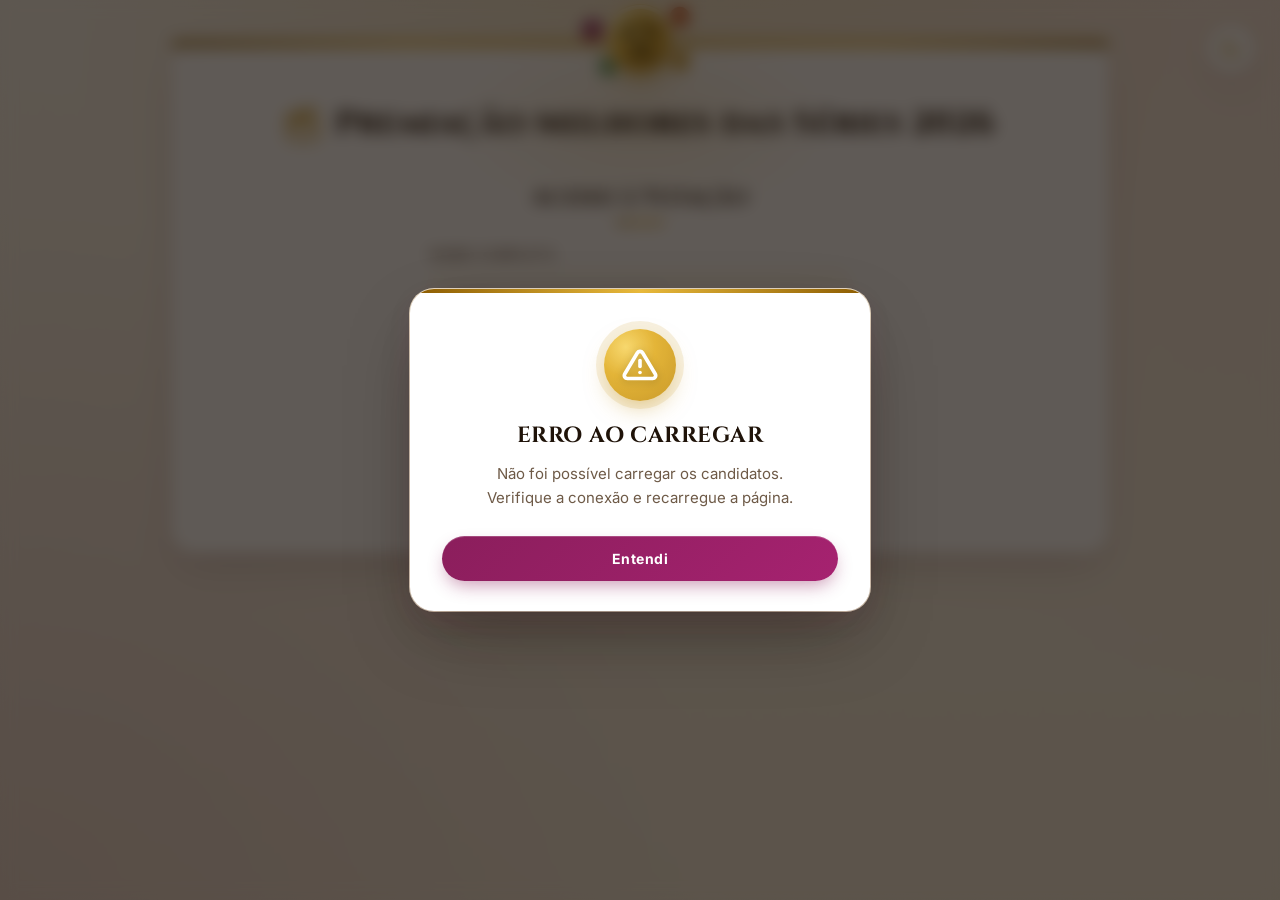
==== commit 7756a95f: "Botão celebração javascript" ====
--- a/index.html
+++ b/index.html
@@ -51,7 +51,6 @@
 
     <!-- Ecrã de Votação -->
     <div id="votacao-section">
-        <!-- 🆕 Toggle de modo -->
         <div class="modo-toggle" id="modo-toggle">
             <button type="button" class="modo-btn active" data-modo="etapas">
                 <svg class="btn-icon" viewBox="0 0 24 24" fill="none" stroke="currentColor" stroke-width="2.2" stroke-linecap="round" stroke-linejoin="round">
@@ -141,7 +140,7 @@
             <p>Agradecemos a sua participação. As suas escolhas já estão seguras no nosso sistema.</p>
         </div>
 
-        <!-- 🆕 Ações de comprovante -->
+        <!-- Ações de comprovante -->
         <div class="comprovante-acoes no-capture" id="comprovante-acoes" style="display: none;">
             <button type="button" class="btn-secundario" id="btn-baixar-comprovante">
                 <svg class="btn-icon" viewBox="0 0 24 24" fill="none" stroke="currentColor" stroke-width="2.2" stroke-linecap="round" stroke-linejoin="round">
@@ -161,6 +160,22 @@
                 </svg>
                 Compartilhar comprovante
             </button>
+
+            <!-- 🎉 NOVO BOTÃO DE CONFETI -->
+            <button type="button" class="btn-confete" id="btn-confete-index" aria-label="Soltar confete novamente" title="Soltar confete novamente">
+                <svg class="btn-icon" viewBox="0 0 24 24" fill="none" stroke="currentColor" stroke-width="2.2" stroke-linecap="round" stroke-linejoin="round">
+                    <path d="M5.8 11.3 2 22l10.7-3.79"/>
+                    <path d="M4 3h.01"/>
+                    <path d="M22 8h.01"/>
+                    <path d="M15 2h.01"/>
+                    <path d="M22 20h.01"/>
+                    <path d="m22 2-2.24.75a2.9 2.9 0 0 0-1.96 3.12c.1.86-.57 1.63-1.45 1.63h-.38c-.86 0-1.6.6-1.76 1.44L14 10"/>
+                    <path d="m22 13-.82-.33c-.86-.34-1.82.2-1.98 1.11c-.11.7-.72 1.22-1.43 1.22H17"/>
+                    <path d="m11 2 .33.82c.34.86-.2 1.82-1.11 1.98C9.52 4.9 9 5.52 9 6.23V7"/>
+                    <path d="M11 13c1.93 1.93 2.83 4.17 2 5-.83.83-3.07-.07-5-2-1.93-1.93-2.83-4.17-2-5 .83-.83 3.07.07 5 2Z"/>
+                </svg>
+                Celebrar novamente
+            </button>
         </div>
     </div>
 </div>
@@ -177,7 +192,7 @@
     </div>
 </div>
 
-<!-- 🆕 Modal de Preview do Candidato -->
+<!-- Modal de Preview do Candidato -->
 <div id="modal-preview" class="modal-overlay" style="display: none;">
     <div class="preview-box">
         <button type="button" class="preview-fechar" id="preview-fechar" aria-label="Fechar preview">
@@ -205,9 +220,21 @@
     </div>
 </div>
 
-<!-- 🆕 Bibliotecas externas -->
+<!-- Bibliotecas externas -->
 <script src="https://cdn.jsdelivr.net/npm/canvas-confetti@1.9.3/dist/confetti.browser.min.js"></script>
 <script src="https://cdn.jsdelivr.net/npm/html2canvas@1.4.1/dist/html2canvas.min.js"></script>
 <script src="app.js"></script>
+
+<!-- 🎉 Listener do botão "Celebrar novamente" -->
+<script>
+    document.addEventListener('DOMContentLoaded', () => {
+        const btn = document.getElementById('btn-confete-index');
+        if (btn) {
+            btn.addEventListener('click', () => {
+                if (typeof dispararConfete === 'function') dispararConfete();
+            });
+        }
+    });
+</script>
 </body>
 </html>
--- a/style.css
+++ b/style.css
@@ -1,10 +1,15 @@
 /* ============================================================
    🎬 PREMIAÇÃO CINEMATOGRÁFICA — Estilo Premium
+   Cinzel + Inter · Ouro metálico · Grão de filme · Holofote
    ============================================================ */
 
 @import url('https://fonts.googleapis.com/css2?family=Cinzel:wght@500;600;700;800;900&family=Inter:wght@400;500;600;700;800&display=swap');
 
+/* ============================================================
+   TEMA CLARO — Marfim, Ouro Antigo, Vinho
+   ============================================================ */
 :root {
+    /* Cores principais */
     --primary-color: #8B1E5C;
     --primary-hover: #A62270;
     --primary-light: #F5E8EE;
@@ -15,6 +20,7 @@
     --gold-light: #FBF1D9;
     --mint-color: #15803D;
 
+    /* Fundo com grão de filme + gradiente de veludo */
     --bg-gradient:
         radial-gradient(circle at 50% -10%, rgba(201,153,42,0.18) 0%, transparent 50%),
         radial-gradient(circle at 0% 100%, rgba(139,30,92,0.10) 0%, transparent 45%),
@@ -23,6 +29,7 @@
     --bg-noise:
         url("data:image/svg+xml;utf8,<svg xmlns='http://www.w3.org/2000/svg' width='200' height='200'><filter id='n'><feTurbulence type='fractalNoise' baseFrequency='0.9' numOctaves='2' stitchTiles='stitch'/><feColorMatrix values='0 0 0 0 0.4 0 0 0 0 0.35 0 0 0 0 0.3 0 0 0 0.06 0'/></filter><rect width='200' height='200' filter='url(%23n)'/></svg>");
 
+    /* Superfícies */
     --card-bg: #FFFFFF;
     --card-bg-soft: #FDF9F0;
     --input-bg: #FDFAF2;
@@ -31,10 +38,12 @@
     --resumo-card-bg: #FDFAF2;
     --table-row-hover: rgba(139,30,92,0.05);
 
+    /* Texto */
     --text-dark: #1F1309;
     --text-muted: #6E5A47;
     --border-color: #E8DBC3;
 
+    /* Sombras coloridas em camadas */
     --shadow-sm: 0 1px 2px rgba(31,19,9,0.05), 0 2px 6px rgba(31,19,9,0.04);
     --shadow-md:
         0 1px 2px rgba(31,19,9,0.06),
@@ -53,75 +62,458 @@
     --transition-fast: all 0.18s cubic-bezier(0.4, 0, 0.2, 1);
 }
 
+/* ============================================================
+   ✨ TEMA ESCURO — Aubergine profundo, Ouro brilhante, Platina
+   Reformulado: mais profundidade, contraste e glow
+   ============================================================ */
 body.dark-mode {
-    --primary-color: #E89BC0;
-    --primary-hover: #F5B0D0;
-    --primary-light: #3A1D33;
-    --accent-color: #FF8E5C;
-    --gold-color: #E8B93B;
-    --gold-bright: #FFD966;
-    --gold-deep: #6B4B00;
-    --gold-light: #2E2415;
-    --mint-color: #34D399;
-
+    /* Cores principais — mais luminosas para contraste em fundo escuro */
+    --primary-color: #F0A8CC;
+    --primary-hover: #FFC8E2;
+    --primary-light: #3D1F37;
+    --accent-color: #FFA67A;
+    --gold-color: #F2C44A;
+    --gold-bright: #FFE07A;
+    --gold-deep: #5A3F00;
+    --gold-light: #342810;
+    --mint-color: #4ADE80;
+
+    /* Fundo em 4 camadas — mais atmosférico */
     --bg-gradient:
-        radial-gradient(circle at 50% -10%, rgba(232,185,59,0.15) 0%, transparent 50%),
-        radial-gradient(circle at 0% 100%, rgba(232,155,192,0.10) 0%, transparent 45%),
-        radial-gradient(circle at 100% 0%, rgba(255,142,92,0.06) 0%, transparent 45%),
-        linear-gradient(180deg, #0D0810 0%, #1A0F1F 100%);
-
-    --card-bg: #1A1220;
-    --card-bg-soft: #221830;
-    --input-bg: #221830;
-    --input-bg-focus: #2A1E3A;
-    --chart-box-bg: #221830;
-    --resumo-card-bg: #221830;
-    --table-row-hover: rgba(232,155,192,0.06);
-
-    --text-dark: #F5EDE0;
-    --text-muted: #B8A891;
-    --border-color: #35263D;
-
-    --shadow-sm: 0 1px 2px rgba(0,0,0,0.4), 0 2px 6px rgba(0,0,0,0.3);
+        radial-gradient(ellipse 90% 55% at 50% -15%, rgba(242,196,74,0.16) 0%, transparent 60%),
+        radial-gradient(ellipse 65% 45% at 0% 105%, rgba(240,168,204,0.12) 0%, transparent 55%),
+        radial-gradient(ellipse 65% 45% at 100% -5%, rgba(255,166,122,0.07) 0%, transparent 55%),
+        radial-gradient(ellipse 100% 80% at 50% 50%, rgba(61,31,55,0.35) 0%, transparent 70%),
+        linear-gradient(180deg, #0A0610 0%, #14091A 45%, #1A0D1F 100%);
+
+    /* Superfícies — mais camadas, mais separação */
+    --card-bg: #1C1225;
+    --card-bg-soft: #251833;
+    --input-bg: #22162C;
+    --input-bg-focus: #2E1F3D;
+    --chart-box-bg: #1E1428;
+    --resumo-card-bg: #221630;
+    --table-row-hover: rgba(240,168,204,0.06);
+
+    /* Texto — mais quente e mais legível */
+    --text-dark: #F8F0E4;
+    --text-muted: #B8A791;
+    --border-color: #3A2947;
+
+    /* Sombras com tinta de cor (não só preto) */
+    --shadow-sm:
+        0 1px 2px rgba(0,0,0,0.55),
+        0 2px 8px rgba(0,0,0,0.35);
     --shadow-md:
+        0 1px 2px rgba(0,0,0,0.65),
+        0 8px 28px rgba(0,0,0,0.5),
+        0 24px 56px -12px rgba(240,168,204,0.08),
+        inset 0 1px 0 rgba(255,255,255,0.04);
+    --shadow-hover:
+        0 2px 4px rgba(0,0,0,0.65),
+        0 16px 44px -8px rgba(240,168,204,0.22),
+        0 32px 72px -16px rgba(0,0,0,0.75),
+        inset 0 1px 0 rgba(255,255,255,0.06);
+    --shadow-gold: 0 10px 32px -8px rgba(242,196,74,0.7);
+}
+
+/* ============================================================
+   🌙 Ajustes específicos do tema escuro
+   ============================================================ */
+
+/* Medalha central com glow dourado mais forte */
+body.dark-mode .container::after {
+    box-shadow:
+        0 12px 32px rgba(242,196,74,0.6),
+        0 0 0 4px var(--card-bg),
+        0 0 0 6px rgba(242,196,74,0.30),
+        0 0 60px rgba(242,196,74,0.35),
+        -46px -16px 0 -21px rgba(240,168,204,0.9),
+        42px -20px 0 -22px rgba(255,166,122,0.9),
+        -34px 22px 0 -23px rgba(74,222,128,0.85),
+        38px 24px 0 -22px rgba(242,196,74,0.9);
+}
+
+/* Grão de filme — screen em cima do escuro */
+body.dark-mode::before {
+    opacity: 0.28;
+    mix-blend-mode: screen;
+}
+
+/* Container com brilho interior sutil */
+body.dark-mode .container {
+    background: linear-gradient(180deg, rgba(255,255,255,0.02) 0%, transparent 30%), var(--card-bg);
+    border-color: rgba(242,196,74,0.10);
+    box-shadow:
+        var(--shadow-md),
+        0 0 80px -20px rgba(240,168,204,0.15);
+}
+
+/* Barra superior dourada com brilho */
+body.dark-mode .container::before {
+    box-shadow:
+        0 0 20px rgba(242,196,74,0.5),
+        0 1px 0 rgba(255,255,255,0.15) inset;
+}
+
+/* ------- BOTÕES ------- */
+body.dark-mode button { color: #1A0D20; }
+
+body.dark-mode .btn-secundario {
+    color: var(--text-muted);
+    background: transparent;
+    border-color: var(--border-color);
+}
+
+body.dark-mode .btn-secundario:hover {
+    background: rgba(240,168,204,0.10);
+    color: var(--primary-color);
+    border-color: var(--primary-color);
+    box-shadow: 0 4px 16px -4px rgba(240,168,204,0.35);
+}
+
+/* Tabs */
+body.dark-mode .tab-btn { color: var(--text-muted); }
+body.dark-mode .tab-btn:hover { color: var(--primary-color); }
+body.dark-mode .tab-btn.active { color: #1A0D20; }
+
+/* Modal */
+body.dark-mode .modal-overlay { background: rgba(3, 2, 8, 0.85); }
+body.dark-mode .modal-botoes button.btn-primary { color: #1A0D20; }
+body.dark-mode .modal-botoes button.btn-cancelar { color: var(--text-muted); }
+body.dark-mode .modal-botoes button.btn-cancelar:hover { color: var(--primary-color); }
+
+/* Cards de candidatos */
+body.dark-mode .card-candidato {
+    background:
+        linear-gradient(180deg, rgba(242,196,74,0.05) 0%, transparent 45%),
+        linear-gradient(180deg, rgba(255,255,255,0.02) 0%, transparent 100%),
+        var(--card-bg);
+    border-color: var(--border-color);
+    box-shadow:
         0 1px 2px rgba(0,0,0,0.5),
-        0 8px 24px rgba(0,0,0,0.45),
-        0 24px 48px -12px rgba(0,0,0,0.55);
-    --shadow-hover:
-        0 2px 4px rgba(0,0,0,0.5),
-        0 16px 40px -8px rgba(232,155,192,0.20),
-        0 32px 64px -16px rgba(0,0,0,0.6);
-    --shadow-gold: 0 8px 24px -8px rgba(232,185,59,0.6);
-}
-
-body.dark-mode .container::after {
-    box-shadow:
-        0 8px 16px rgba(232,185,59,0.45),
-        0 0 0 4px var(--card-bg),
-        -42px -14px 0 -21px var(--primary-color),
-        38px -18px 0 -22px var(--accent-color),
-        -30px 20px 0 -23px var(--mint-color),
-        34px 22px 0 -22px var(--gold-color);
-}
-
-body.dark-mode button { color: #1F1309; }
-body.dark-mode .card-candidato img { border-color: #3F2E4A; }
-body.dark-mode .resumo-card img { border-color: #3F2E4A; }
-body.dark-mode .btn-secundario { color: var(--text-dark); }
-body.dark-mode .tab-btn.active { color: #1F1309; }
-body.dark-mode .modal-botoes button.btn-primary { color: #1F1309; }
-body.dark-mode .modal-overlay { background: rgba(0, 0, 0, 0.82); }
+        0 4px 16px rgba(0,0,0,0.3),
+        inset 0 1px 0 rgba(255,255,255,0.03);
+}
+
+body.dark-mode .card-candidato:hover {
+    border-color: var(--gold-color);
+    box-shadow:
+        0 0 0 1px var(--gold-color),
+        0 12px 32px -8px rgba(242,196,74,0.35),
+        0 32px 64px -16px rgba(0,0,0,0.7),
+        inset 0 1px 0 rgba(255,255,255,0.06);
+}
+
+body.dark-mode .card-candidato.tem-posicao {
+    background:
+        linear-gradient(180deg, rgba(242,196,74,0.14) 0%, transparent 60%),
+        var(--card-bg);
+    box-shadow:
+        0 0 0 2px var(--gold-color),
+        0 12px 32px -8px rgba(242,196,74,0.4),
+        inset 0 1px 0 rgba(255,255,255,0.05);
+}
+
+body.dark-mode .card-candidato img {
+    box-shadow:
+        0 4px 16px -2px rgba(0,0,0,0.6),
+        0 0 0 3px var(--card-bg),
+        0 0 0 4.5px var(--border-color);
+}
+
+body.dark-mode .card-candidato:hover img {
+    box-shadow:
+        0 8px 24px -4px rgba(242,196,74,0.4),
+        0 0 0 3px var(--card-bg),
+        0 0 0 5px var(--gold-color);
+}
+
+/* Inputs com glow dourado no focus */
+body.dark-mode input[type="text"],
+body.dark-mode input[type="email"],
+body.dark-mode input[type="password"],
+body.dark-mode .input-modal {
+    background-color: var(--input-bg);
+    border-color: var(--border-color);
+    color: var(--text-dark);
+    box-shadow: inset 0 1px 2px rgba(0,0,0,0.3);
+}
+
+body.dark-mode input[type="text"]:focus,
+body.dark-mode input[type="email"]:focus,
+body.dark-mode input[type="password"]:focus,
+body.dark-mode .input-modal:focus {
+    background-color: var(--input-bg-focus);
+    border-color: var(--gold-color);
+    box-shadow:
+        0 0 0 4px rgba(242,196,74,0.18),
+        0 0 20px -4px rgba(242,196,74,0.3),
+        inset 0 1px 2px rgba(0,0,0,0.3);
+}
+
+/* Progresso */
+body.dark-mode .progress-wrapper {
+    background: linear-gradient(135deg, rgba(240,168,204,0.08), rgba(28,18,37,0.6));
+    border-color: var(--border-color);
+}
+
+body.dark-mode .progress-bar-bg {
+    background: #0D0714;
+    box-shadow: inset 0 1px 4px rgba(0,0,0,0.7);
+}
+
+body.dark-mode .progress-bar-fill {
+    box-shadow: 0 0 20px rgba(242,196,74,0.6);
+}
+
+/* Badges de posição — reforçar realces metálicos */
+body.dark-mode .badge-pos .badge-item {
+    border-color: var(--card-bg);
+}
+
+body.dark-mode .badge-pos .badge-item.pos-1 {
+    box-shadow:
+        0 8px 20px -2px rgba(242,196,74,0.8),
+        0 0 0 1px rgba(255,224,122,0.5),
+        0 0 24px rgba(242,196,74,0.4),
+        inset 0 -2px 3px rgba(0,0,0,0.3),
+        inset 0 2px 3px rgba(255,255,255,0.6);
+}
+
+body.dark-mode .badge-pos .badge-item.pos-2 {
+    box-shadow:
+        0 8px 20px -2px rgba(200,200,220,0.6),
+        0 0 0 1px rgba(255,255,255,0.4),
+        0 0 20px rgba(200,200,220,0.3),
+        inset 0 -2px 3px rgba(0,0,0,0.3),
+        inset 0 2px 3px rgba(255,255,255,0.7);
+}
+
+body.dark-mode .badge-pos .badge-item.pos-3 {
+    box-shadow:
+        0 8px 20px -2px rgba(200,140,90,0.7),
+        0 0 0 1px rgba(255,180,120,0.4),
+        0 0 20px rgba(200,140,90,0.35),
+        inset 0 -2px 3px rgba(0,0,0,0.3),
+        inset 0 2px 3px rgba(255,255,255,0.5);
+}
+
+/* Aviso de instrução */
+body.dark-mode .instrucao-escolha {
+    background: linear-gradient(135deg, rgba(242,196,74,0.10), rgba(242,196,74,0.03));
+    border-color: rgba(242,196,74,0.5);
+    color: var(--text-dark);
+}
+
+body.dark-mode .instrucao-escolha.completo {
+    background: linear-gradient(135deg, rgba(74,222,128,0.12), rgba(74,222,128,0.04));
+    border-color: var(--mint-color);
+}
+
+/* Resumo — cards */
+body.dark-mode .resumo-card {
+    background:
+        linear-gradient(180deg, rgba(255,255,255,0.03) 0%, transparent 50%),
+        var(--resumo-card-bg);
+    border-color: var(--border-color);
+    box-shadow: 0 2px 12px rgba(0,0,0,0.35);
+}
+
+body.dark-mode .resumo-card:hover {
+    box-shadow:
+        0 12px 32px -8px rgba(242,196,74,0.25),
+        0 24px 48px -16px rgba(0,0,0,0.6);
+    border-color: var(--gold-color);
+}
+
+body.dark-mode .resumo-card img {
+    box-shadow:
+        0 4px 16px -2px rgba(0,0,0,0.6),
+        0 0 0 3px var(--card-bg),
+        0 0 0 4.5px var(--border-color);
+}
+
+body.dark-mode .resumo-card.posicao-pos-1 {
+    border-color: var(--gold-color);
+    background:
+        linear-gradient(180deg, rgba(242,196,74,0.14) 0%, transparent 60%),
+        var(--resumo-card-bg);
+    box-shadow:
+        0 0 0 1px rgba(242,196,74,0.3),
+        0 8px 24px -6px rgba(242,196,74,0.3);
+}
+body.dark-mode .resumo-card.posicao-pos-2 {
+    border-color: #B8B8C4;
+    background:
+        linear-gradient(180deg, rgba(200,200,220,0.10) 0%, transparent 60%),
+        var(--resumo-card-bg);
+}
+body.dark-mode .resumo-card.posicao-pos-3 {
+    border-color: #D9A87C;
+    background:
+        linear-gradient(180deg, rgba(217,168,124,0.12) 0%, transparent 60%),
+        var(--resumo-card-bg);
+}
+
+/* Sucesso */
 body.dark-mode #mensagem-sucesso {
-    background: rgba(52, 211, 153, 0.10);
-    border-color: rgba(52, 211, 153, 0.35);
-}
-body.dark-mode .card-preview-btn { background: var(--card-bg); }
-
+    background: linear-gradient(135deg, rgba(74,222,128,0.10), rgba(74,222,128,0.02));
+    border-color: rgba(74,222,128,0.35);
+}
+
+body.dark-mode #mensagem-sucesso h3 { color: var(--mint-color); }
+
+/* Modal */
+body.dark-mode .modal-box {
+    background: var(--card-bg);
+    box-shadow:
+        var(--shadow-md),
+        0 30px 100px -20px rgba(0,0,0,0.9),
+        0 0 0 1px var(--border-color);
+}
+
+body.dark-mode .modal-box h3 { color: var(--text-dark); }
+body.dark-mode .modal-box p { color: var(--text-muted); }
+body.dark-mode .modal-box p strong { color: var(--text-dark); }
+
+body.dark-mode .modal-content {
+    background: var(--card-bg);
+    box-shadow:
+        var(--shadow-md),
+        0 30px 100px -20px rgba(0,0,0,0.9),
+        0 0 0 1px var(--border-color);
+}
+
+body.dark-mode .modal-content h3 { color: var(--text-dark); }
+
+/* Tabelas admin */
+body.dark-mode table th {
+    background: linear-gradient(180deg, rgba(240,168,204,0.10), transparent);
+    color: var(--text-dark);
+}
+
+body.dark-mode table tr:hover td {
+    background-color: var(--table-row-hover);
+}
+
+/* Cards de gráfico admin */
+body.dark-mode .chart-box {
+    background:
+        linear-gradient(180deg, rgba(255,255,255,0.03) 0%, transparent 40%),
+        var(--chart-box-bg);
+    border-color: var(--border-color);
+}
+
+/* Cards de insight */
+body.dark-mode .insight-card {
+    box-shadow:
+        0 1px 0 rgba(255,255,255,0.15) inset,
+        0 12px 32px -8px rgba(240,168,204,0.35),
+        0 0 0 1px rgba(240,168,204,0.15);
+}
+
+body.dark-mode .insight-card.bad {
+    box-shadow:
+        0 1px 0 rgba(255,255,255,0.08) inset,
+        0 12px 32px -8px rgba(0,0,0,0.6),
+        0 0 0 1px rgba(255,255,255,0.06);
+}
+
+/* Card de preview */
+body.dark-mode .preview-box {
+    background: var(--card-bg);
+    box-shadow:
+        var(--shadow-md),
+        0 30px 100px -20px rgba(0,0,0,0.9),
+        0 0 0 1px var(--border-color);
+}
+
+body.dark-mode .preview-foto-wrap img {
+    box-shadow:
+        0 12px 32px -8px rgba(0,0,0,0.7),
+        0 0 0 5px var(--card-bg),
+        0 0 0 7px var(--gold-color),
+        0 0 40px -8px rgba(242,196,74,0.4);
+}
+
+body.dark-mode .preview-fechar {
+    background: var(--input-bg);
+    border-color: var(--border-color);
+}
+
+/* Botão de preview nos cards */
+body.dark-mode .card-preview-btn {
+    background: var(--card-bg-soft);
+    border-color: var(--border-color);
+    color: var(--text-muted);
+    box-shadow: 0 4px 12px -2px rgba(0,0,0,0.5);
+}
+
+body.dark-mode .card-preview-btn:hover {
+    background: var(--gold-color);
+    color: #1A0D20;
+    box-shadow: 0 6px 20px -4px rgba(242,196,74,0.6);
+}
+
+/* Busca */
+body.dark-mode .busca-wrapper input.busca-candidato {
+    background: var(--input-bg);
+    border-color: var(--border-color);
+    color: var(--text-dark);
+}
+
+body.dark-mode .busca-wrapper input.busca-candidato:focus {
+    border-color: var(--gold-color);
+    background: var(--input-bg-focus);
+    box-shadow:
+        0 0 0 4px rgba(242,196,74,0.18),
+        0 0 24px -6px rgba(242,196,74,0.3);
+}
+
+body.dark-mode .busca-sem-resultado {
+    background: linear-gradient(135deg, rgba(242,196,74,0.06), rgba(242,196,74,0.02));
+    border-color: var(--border-color);
+}
+
+/* Toggle de modo */
+body.dark-mode .modo-toggle {
+    background: var(--input-bg);
+    border-color: var(--border-color);
+}
+
+body.dark-mode .modo-btn { color: var(--text-muted); }
+body.dark-mode .modo-btn:hover { color: var(--primary-color); }
+body.dark-mode .modo-btn.active { color: #1A0D20; }
+
+/* Comprovante */
+body.dark-mode .comprovante-acoes {
+    border-top-color: var(--border-color);
+}
+
+/* Scrollbar no escuro */
+body.dark-mode ::-webkit-scrollbar-track {
+    background: #12090F;
+}
+
+body.dark-mode ::-webkit-scrollbar-thumb {
+    border-color: #12090F;
+    box-shadow: 0 0 8px rgba(242,196,74,0.4);
+}
+
+/* ============================================================
+   RESET + BASE
+   ============================================================ */
 * { margin: 0; padding: 0; box-sizing: border-box; }
 
 ::selection {
     background: var(--gold-color);
     color: #1F1309;
+}
+
+body.dark-mode ::selection {
+    background: var(--gold-color);
+    color: #1A0D20;
 }
 
 body {
@@ -151,13 +543,12 @@
     z-index: 0;
     opacity: 0.5;
     mix-blend-mode: multiply;
-}
-
-body.dark-mode::before {
-    opacity: 0.35;
-    mix-blend-mode: screen;
-}
-
+    transition: opacity 0.5s ease;
+}
+
+/* ============================================================
+   CONTAINER PRINCIPAL
+   ============================================================ */
 .container {
     background: var(--card-bg);
     width: 100%;
@@ -220,6 +611,24 @@
     100% { transform: translateX(-50%) scale(1) rotate(-6deg); opacity: 1; }
 }
 
+.container > *:first-child {
+    position: relative;
+}
+
+.container > *:first-child::before {
+    content: '';
+    position: absolute;
+    top: -80px; left: 50%;
+    transform: translateX(-50%);
+    width: 400px; height: 200px;
+    background: radial-gradient(ellipse at center, rgba(201,153,42,0.15) 0%, transparent 70%);
+    pointer-events: none;
+    z-index: -1;
+}
+
+/* ============================================================
+   🌙 BOTÃO DE TEMA
+   ============================================================ */
 .theme-toggle {
     position: fixed;
     top: 24px;
@@ -261,9 +670,33 @@
 .theme-toggle .icon-sun  { opacity: 0; transform: rotate(-90deg) scale(0.5); }
 .theme-toggle .icon-moon { opacity: 1; transform: rotate(0deg) scale(1); }
 
+body.dark-mode .theme-toggle {
+    background: linear-gradient(135deg, rgba(28,18,37,0.9), rgba(37,24,51,0.9));
+    color: var(--gold-bright);
+    border-color: rgba(242,196,74,0.3);
+    box-shadow:
+        0 8px 24px rgba(0,0,0,0.6),
+        0 0 24px -6px rgba(242,196,74,0.4);
+}
+
+body.dark-mode .theme-toggle:hover {
+    box-shadow:
+        0 8px 24px rgba(0,0,0,0.6),
+        0 0 32px -4px rgba(242,196,74,0.6),
+        0 0 0 4px rgba(242,196,74,0.15);
+}
+
 body.dark-mode .theme-toggle .icon-sun  { opacity: 1; transform: rotate(0deg) scale(1); }
 body.dark-mode .theme-toggle .icon-moon { opacity: 0; transform: rotate(90deg) scale(0.5); }
 
+@media (max-width: 640px) {
+    .theme-toggle { top: 12px; right: 12px; width: 44px; height: 44px; }
+    .theme-toggle svg { width: 20px; height: 20px; }
+}
+
+/* ============================================================
+   TIPOGRAFIA
+   ============================================================ */
 h1 {
     font-family: 'Cinzel', 'Playfair Display', serif;
     font-size: 32px;
@@ -288,6 +721,10 @@
     filter: drop-shadow(0 3px 6px rgba(201,153,42,0.5));
 }
 
+body.dark-mode h1 .icon-title {
+    filter: drop-shadow(0 3px 10px rgba(242,196,74,0.6));
+}
+
 h2 {
     font-family: 'Cinzel', serif;
     font-size: 22px;
@@ -309,6 +746,10 @@
     box-shadow: 0 1px 4px rgba(201,153,42,0.4);
 }
 
+body.dark-mode h2::after {
+    box-shadow: 0 0 12px rgba(242,196,74,0.6);
+}
+
 h3 {
     font-family: 'Cinzel', serif;
     font-size: 15px;
@@ -324,6 +765,9 @@
 #login-section h2 { text-align: center; padding-bottom: 12px; margin-top: 0; }
 #login-section h2::after { left: 50%; transform: translateX(-50%); }
 
+/* ============================================================
+   FORMULÁRIOS
+   ============================================================ */
 label {
     font-size: 13px;
     font-weight: 600;
@@ -363,6 +807,9 @@
     font-weight: 400;
 }
 
+/* ============================================================
+   BOTÕES PRINCIPAIS
+   ============================================================ */
 button {
     width: 100%;
     padding: 17px 24px;
@@ -411,6 +858,9 @@
 
 button:active {
     transform: translateY(0);
+    box-shadow:
+        0 1px 0 rgba(255,255,255,0.15) inset,
+        0 6px 14px -4px rgba(139,30,92,0.4);
 }
 
 button:disabled {
@@ -487,8 +937,9 @@
         0 5px 12px -3px rgba(139,30,92,0.45);
 }
 
-body.dark-mode .modo-btn.active { color: #1F1309; }
-
+/* ============================================================
+   PROGRESSO
+   ============================================================ */
 .progress-wrapper {
     margin-bottom: 36px;
     background: linear-gradient(135deg, var(--primary-light), var(--card-bg-soft));
@@ -579,12 +1030,6 @@
     position: relative;
     overflow: hidden;
     flex: 1;
-}
-
-body.dark-mode .card-candidato {
-    background:
-        linear-gradient(180deg, rgba(232,185,59,0.04) 0%, transparent 40%),
-        var(--card-bg);
 }
 
 .card-candidato::before {
@@ -949,12 +1394,6 @@
     transition: var(--transition);
 }
 
-body.dark-mode .resumo-card {
-    background:
-        linear-gradient(180deg, rgba(232,185,59,0.03) 0%, transparent 50%),
-        var(--resumo-card-bg);
-}
-
 .resumo-card:hover {
     box-shadow: var(--shadow-md);
     border-color: var(--gold-color);
@@ -1012,10 +1451,6 @@
         linear-gradient(180deg, rgba(194,134,88,0.15) 0%, transparent 60%),
         var(--resumo-card-bg);
 }
-
-body.dark-mode .resumo-card.posicao-pos-1 { background: linear-gradient(180deg, rgba(232,185,59,0.10) 0%, transparent 60%), var(--resumo-card-bg); }
-body.dark-mode .resumo-card.posicao-pos-2 { background: linear-gradient(180deg, rgba(200,200,210,0.06) 0%, transparent 60%), var(--resumo-card-bg); }
-body.dark-mode .resumo-card.posicao-pos-3 { background: linear-gradient(180deg, rgba(194,134,88,0.10) 0%, transparent 60%), var(--resumo-card-bg); }
 
 .posicao-label {
     font-size: 11px !important;
@@ -1581,12 +2016,6 @@
     padding: 24px;
     box-shadow: var(--shadow-sm);
     transition: var(--transition-fast);
-}
-
-body.dark-mode .chart-box {
-    background:
-        linear-gradient(180deg, rgba(232,185,59,0.03) 0%, transparent 40%),
-        var(--chart-box-bg);
 }
 
 .chart-box h3 {
@@ -1844,6 +2273,46 @@
 
 .busca-sem-resultado.visivel { display: block; }
 
+/* ============================================================
+   🖼️ LOGOS DAS SÉRIES
+   ============================================================ */
+.serie-logo-wrap {
+    display: flex;
+    justify-content: center;
+    align-items: center;
+    margin: 32px 0 20px;
+    padding: 0 10px;
+}
+
+.serie-logo {
+    max-height: 72px;
+    max-width: 280px;
+    width: auto;
+    height: auto;
+    object-fit: contain;
+    filter: drop-shadow(0 4px 12px rgba(31, 19, 9, 0.15));
+    transition: var(--transition);
+}
+
+.serie-logo:hover {
+    transform: scale(1.05);
+    filter: drop-shadow(0 8px 20px rgba(201, 153, 42, 0.45));
+}
+
+body.dark-mode .serie-logo {
+    filter: drop-shadow(0 4px 12px rgba(0, 0, 0, 0.5))
+            drop-shadow(0 0 1px rgba(255, 255, 255, 0.4))
+            brightness(1.15);
+}
+
+body.dark-mode .serie-logo:hover {
+    filter: drop-shadow(0 8px 20px rgba(232, 185, 59, 0.6))
+            brightness(1.2);
+}
+
+/* ============================================================
+   SCROLLBAR CUSTOMIZADA
+   ============================================================ */
 ::-webkit-scrollbar { width: 12px; height: 12px; }
 ::-webkit-scrollbar-track { background: var(--input-bg); border-radius: 10px; }
 ::-webkit-scrollbar-thumb {
@@ -1852,8 +2321,17 @@
     border: 3px solid var(--input-bg);
 }
 
+::-webkit-scrollbar-thumb:hover {
+    background: linear-gradient(180deg, var(--gold-color), var(--gold-deep));
+}
+
+/* ============================================================
+   ACESSIBILIDADE + RESPONSIVO
+   ============================================================ */
 @media (prefers-reduced-motion: reduce) {
-    *, *::before, *::after {
+    *,
+    *::before,
+    *::after {
         animation-duration: 0.01ms !important;
         animation-iteration-count: 1 !important;
         transition-duration: 0.01ms !important;
@@ -1904,4 +2382,97 @@
     .comprovante-acoes { flex-direction: column; }
     .comprovante-acoes button { min-width: 100%; max-width: 100%; }
     .card-preview-btn { top: 26px; right: 8px; }
+    .serie-logo {
+        max-height: 56px;
+        max-width: 210px;
+    }
+    .serie-logo-wrap { margin: 24px 0 16px; }
+}
+/* ============================================================
+   🎉 BOTÃO "CELEBRAR NOVAMENTE" (comprovante)
+   ============================================================ */
+.btn-confete {
+    background: linear-gradient(135deg, var(--gold-color), var(--gold-bright)) !important;
+    color: #3A2700 !important;
+    border: none !important;
+    font-weight: 800 !important;
+    letter-spacing: 0.03em !important;
+    box-shadow:
+        0 1px 0 rgba(255,255,255,0.4) inset,
+        0 8px 22px -6px rgba(201,153,42,0.6) !important;
+}
+
+.btn-confete::before { display: none !important; }
+
+.btn-confete:hover {
+    background: linear-gradient(135deg, var(--gold-bright), var(--gold-color)) !important;
+    transform: translateY(-2px) !important;
+    box-shadow:
+        0 1px 0 rgba(255,255,255,0.55) inset,
+        0 14px 30px -6px rgba(201,153,42,0.75) !important;
+}
+
+.btn-confete:active {
+    transform: translateY(0) scale(0.98) !important;
+}
+
+/* ============================================================
+   🎉 BOTÃO FLUTUANTE DE CONFETI (admin)
+   ============================================================ */
+.confete-fab {
+    position: fixed;
+    bottom: 24px;
+    right: 24px;
+    padding: 14px 22px;
+    margin: 0;
+    width: auto;
+    background: linear-gradient(135deg, var(--gold-color), var(--gold-bright));
+    color: #3A2700;
+    border: none;
+    border-radius: var(--radius-pill);
+    font-size: 14px;
+    font-weight: 800;
+    font-family: 'Inter', sans-serif;
+    letter-spacing: 0.03em;
+    cursor: pointer;
+    z-index: 999;
+    display: none;
+    align-items: center;
+    gap: 8px;
+    box-shadow:
+        0 1px 0 rgba(255,255,255,0.45) inset,
+        0 12px 28px -6px rgba(201,153,42,0.65),
+        0 0 0 1px rgba(201,153,42,0.3);
+    transition: var(--transition);
+}
+
+.confete-fab::before { display: none !important; }
+.confete-fab svg { width: 1.2em; height: 1.2em; flex-shrink: 0; }
+
+.confete-fab:hover {
+    transform: translateY(-3px) scale(1.03);
+    box-shadow:
+        0 1px 0 rgba(255,255,255,0.55) inset,
+        0 18px 36px -6px rgba(201,153,42,0.8),
+        0 0 0 4px rgba(201,153,42,0.2);
+}
+
+.confete-fab:active { transform: translateY(-1px) scale(0.98); }
+
+.confete-fab.visivel { display: inline-flex; }
+
+body.dark-mode .confete-fab {
+    box-shadow:
+        0 1px 0 rgba(255,255,255,0.5) inset,
+        0 12px 28px -6px rgba(242,196,74,0.7),
+        0 0 24px -4px rgba(242,196,74,0.5);
+}
+
+@media (max-width: 520px) {
+    .confete-fab {
+        padding: 12px 16px;
+        font-size: 12px;
+        bottom: 16px;
+        right: 16px;
+    }
 }
